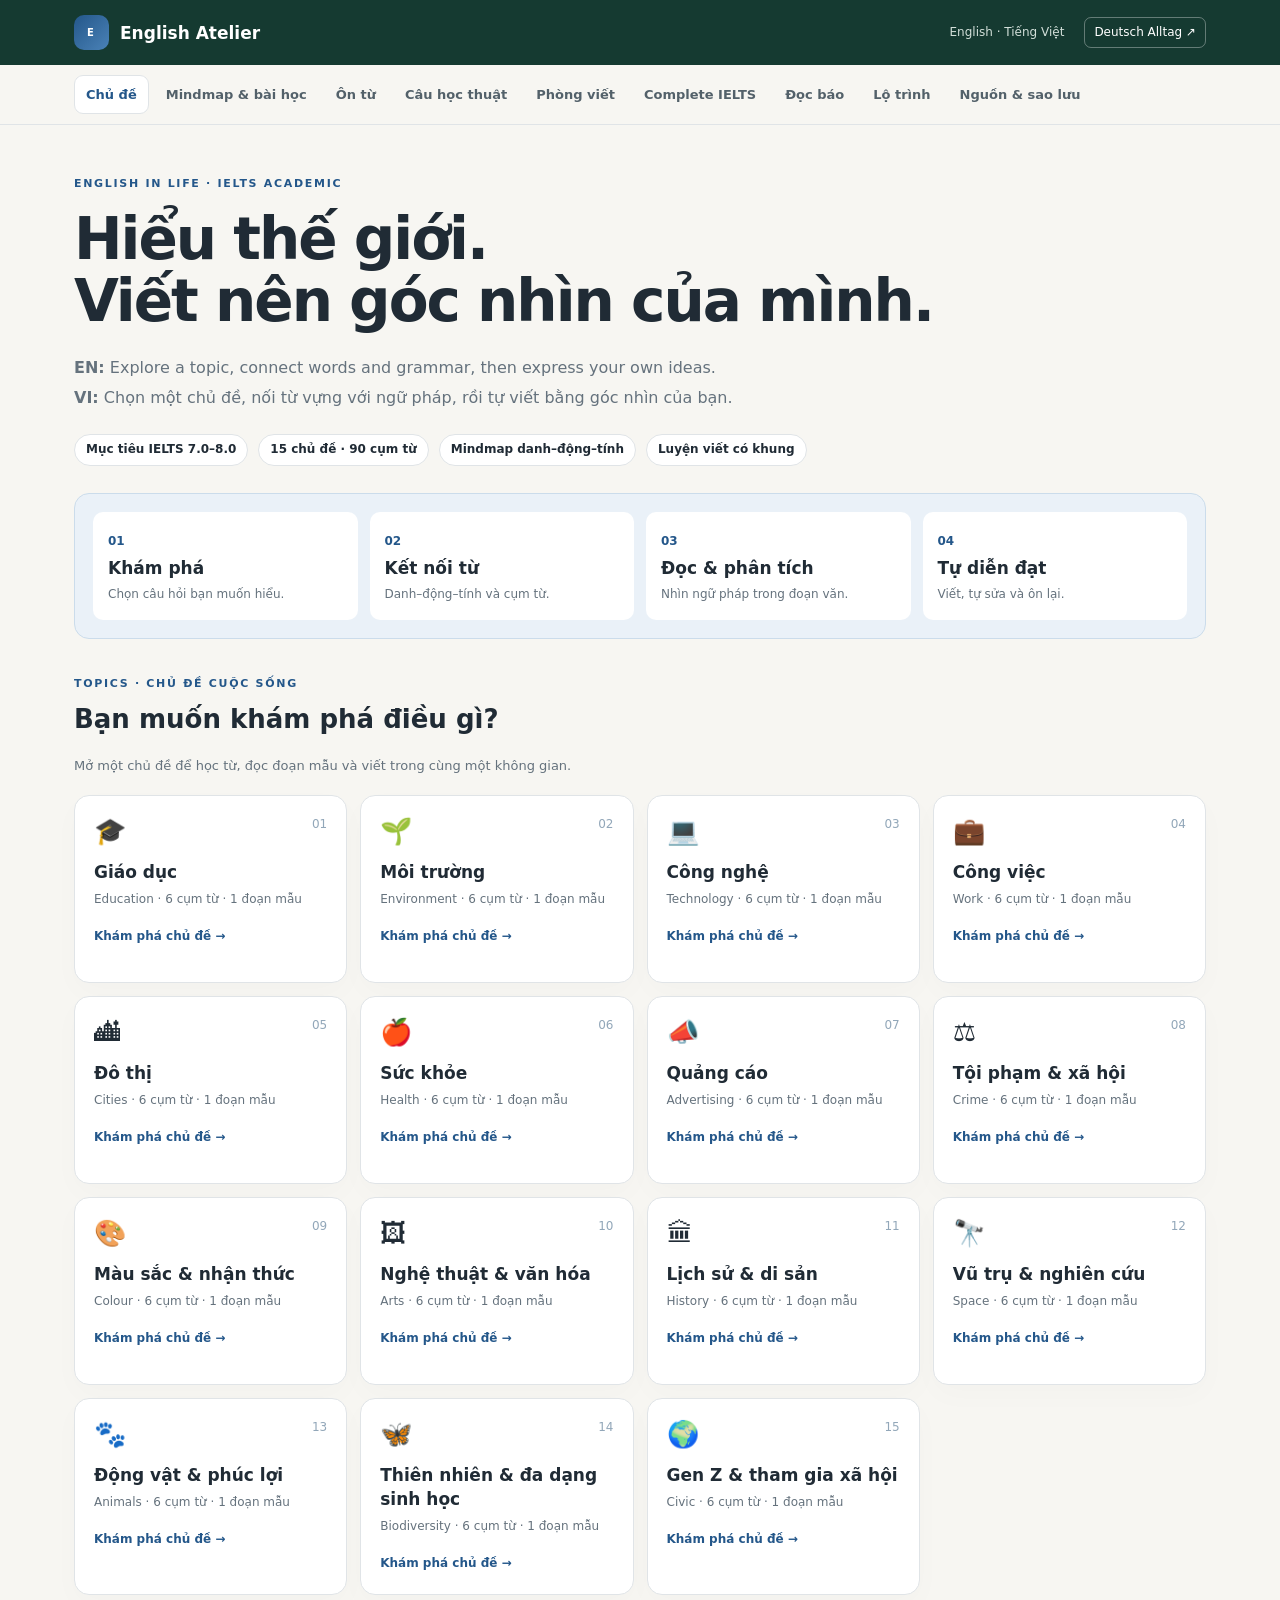
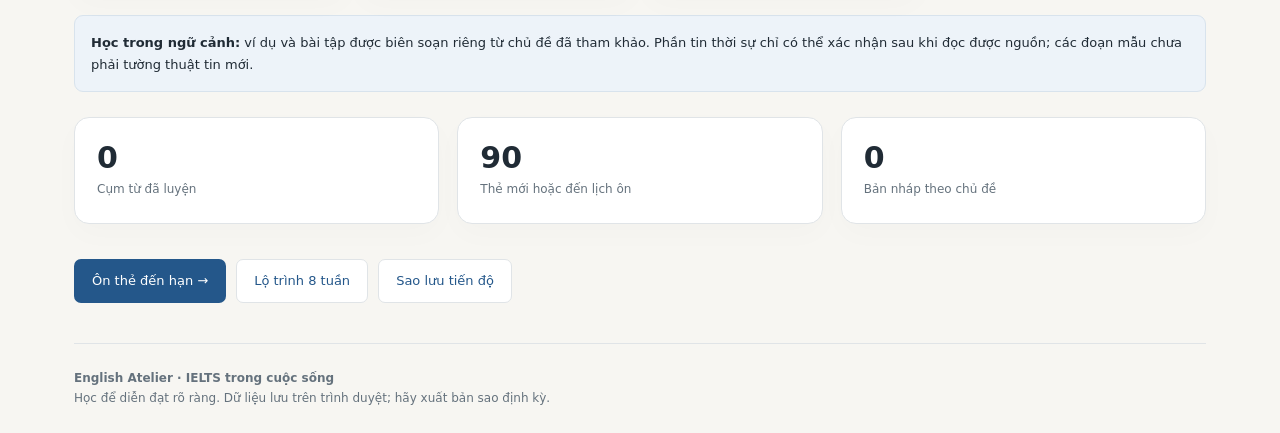
==== English-Atelier.html @ 52bce7b3 "Create independent English Atelier IELTS learning website" ====
<!doctype html>
<html lang="vi"><head><meta charset="utf-8"><meta name="viewport" content="width=device-width, initial-scale=1"><meta name="description" content="Học IELTS qua chủ đề: mindmap danh–động–tính, thẻ từ, ngữ pháp trong ngữ cảnh và xưởng viết cá nhân."><title>English Atelier · IELTS cá nhân</title><style>
:root{--ink:#173b34;--muted:#68756f;--green:#275c4e;--paper:#f7f8f2;--line:#dfe5db;--lime:#dbe8b8}*{box-sizing:border-box}body{margin:0;background:var(--paper);color:var(--ink);font:15px/1.65 system-ui,-apple-system,sans-serif}aside{width:250px;position:fixed;inset:0 auto 0 0;padding:32px 25px;border-right:1px solid var(--line);background:#fffefa}.brand{font:italic 54px Georgia;color:var(--green);text-decoration:none;display:flex;align-items:center;gap:12px}.brand span{font:600 10px/1.5 system-ui;letter-spacing:2px;max-width:100px}.eyebrow{font-size:10px;letter-spacing:1.5px;color:var(--muted);margin:45px 0 18px}nav a{display:block;text-decoration:none;color:var(--muted);padding:11px 12px;border-radius:8px;margin-bottom:5px}nav a.active,nav a:hover{background:#eaf0e3;color:var(--green)}.aside-note{margin-top:70px;font-size:12px}.aside-note p{color:var(--muted)}.dot{display:inline-block;width:7px;height:7px;background:#7c9650;border-radius:50%;margin-right:5px}main{margin-left:250px;padding:0 48px;max-width:1540px}header{display:flex;justify-content:space-between;gap:16px;align-items:center;padding:25px 0;border-bottom:1px solid var(--line);font-size:10px;letter-spacing:1.3px}.pill,.tag{display:inline-block;border:1px solid var(--line);padding:5px 12px;border-radius:30px;font-size:11px;letter-spacing:0;background:#fff}.hero{display:grid;grid-template-columns:1.35fr 1fr;gap:24px;margin:35px 0}.hero-copy{padding:25px 0}h1{font:normal 48px/1.16 Georgia,serif;letter-spacing:-1.7px;margin:16px 0}h1 em{color:#71804f}h2{font:normal 28px/1.3 Georgia;margin:7px 0 18px}h3{font-size:17px;line-height:1.4;margin:10px 0}p{margin:9px 0 18px}.subtle{color:var(--muted);font-size:13px}.label{font-size:11px;letter-spacing:1.6px;color:#6b7b55}.hero-art{border-radius:16px;background:var(--green);padding:34px;color:#fff;position:relative;overflow:hidden;min-height:270px}.hero-art:after{content:'aA';position:absolute;right:-10px;bottom:-65px;font:230px Georgia;color:#ffffff0b;pointer-events:none}.hero-art .label{color:var(--lime)}.hero-art blockquote{font:27px/1.45 Georgia;margin:24px 0}.hero-art p{color:#d1dfd5;font-size:12px;position:relative;z-index:1}button,.button{font:inherit;font-size:13px;padding:10px 17px;background:var(--green);color:white;border:1px solid transparent;border-radius:7px;cursor:pointer;text-decoration:none;display:inline-block}button:hover,.button:hover{filter:brightness(1.13)}button.secondary,.button.secondary{background:#fff;color:var(--green);border-color:var(--line)}button:disabled{opacity:.45;cursor:default}.row{display:flex;align-items:center;gap:10px;flex-wrap:wrap}.stats{display:grid;grid-template-columns:repeat(3,1fr);gap:18px;margin:20px 0 35px}.stat,.card{background:#fffefa;border:1px solid var(--line);border-radius:12px;padding:22px}.stat strong{font:32px Georgia;display:block}.stat span{color:var(--muted);font-size:12px}.grid{display:grid;grid-template-columns:repeat(2,minmax(0,1fr));gap:18px}.section-head{display:flex;align-items:center;justify-content:space-between;gap:15px;margin-top:32px}.section-head a{color:var(--green);font-size:12px}.topic-index{color:#99a584;font:27px Georgia;float:right}.card p{font-size:13px;color:var(--muted)}.card .example{font:19px/1.6 Georgia;color:var(--ink);border-left:3px solid var(--lime);padding-left:15px;margin:20px 0}.page-title{margin:38px 0 26px}.page-title h1{font-size:39px}.filters{margin:20px 0;display:flex;gap:10px;flex-wrap:wrap}input,select,textarea{font:inherit;color:var(--ink);background:#fff;border:1px solid #bcc9be;border-radius:7px;padding:10px;max-width:100%}input[type=search]{flex:1;min-width:160px}textarea{width:100%;min-height:280px;resize:vertical;line-height:1.8;margin:15px 0}.flash{max-width:720px;margin:24px auto;text-align:center;padding:42px}.flash h2{font-size:35px}.answer{background:#eef3e6;border-radius:10px;padding:20px;margin:20px 0}.hidden{display:none}.hint{background:#f0f2e9;border-radius:9px;padding:16px;font-size:13px;margin:20px 0}.warning{background:#fff1da}.progress{height:6px;background:#e8eddf;border-radius:10px;margin:16px 0}.progress i{height:100%;display:block;background:#8b9f65;border-radius:10px}label{font-size:13px}ul,ol{padding-left:22px}li{margin-bottom:9px}a{color:var(--green)}footer{font-size:11px;color:var(--muted);padding:35px 0;margin-top:35px;border-top:1px solid var(--line)}#notice:empty{display:none}#notice{background:#e6eedb;padding:10px 15px;border-radius:7px;margin-top:15px;font-size:13px}.check{display:flex;gap:12px;align-items:start;margin:15px 0}.check input{margin-top:6px}.small{font-size:12px}.file-label{border:1px solid var(--line);padding:9px 15px;border-radius:7px;background:white;cursor:pointer}.file-label input{display:none}button:focus-visible,a:focus-visible{outline:3px solid #a2b96c;outline-offset:3px}@media(min-width:1450px){main{margin-right:auto}}@media(max-width:1000px){aside{width:210px;padding:25px 15px}main{margin-left:210px;padding:0 25px}h1{font-size:39px}.hero{grid-template-columns:1fr}.hero-art{min-height:210px}}@media(max-width:650px){aside{position:static;width:100%;padding:12px 18px;border-right:0;border-bottom:1px solid var(--line)}.brand{font-size:34px}.eyebrow,.aside-note{display:none}nav{display:flex;overflow:auto;margin-top:10px;gap:4px}nav a{white-space:nowrap;font-size:12px;padding:8px}main{margin:0;padding:0 18px}header{font-size:8px;padding:15px 0}.pill{font-size:9px}.hero{margin:15px 0}.hero-copy{padding:12px 0}h1{font-size:36px}.stats{gap:8px}.stat{padding:14px}.stat strong{font-size:27px}.grid{grid-template-columns:1fr}.card{padding:20px}.flash{padding:25px 18px}.page-title h1{font-size:32px}}
.mindmap{background:#f0f3e9;border:1px solid var(--line);border-radius:14px;padding:25px;margin:25px 0}.map-root{background:var(--green);color:white;padding:15px 25px;border-radius:40px;text-align:center;max-width:270px;margin:0 auto 30px;position:relative;font:23px Georgia}.map-root:after{content:'';height:30px;border-left:1px solid #9cb087;position:absolute;bottom:-30px;left:50%}.branches{display:grid;grid-template-columns:repeat(3,minmax(0,1fr));gap:18px;border-top:1px solid #9cb087;padding-top:22px}.branch{min-width:0}.branch h3{margin-top:0;text-align:center;font-size:12px;letter-spacing:1px}.word-node{background:#fffefa;border-radius:8px;border:1px solid #d7e1c9;padding:12px;margin-bottom:10px;overflow-wrap:anywhere}.word-node strong{font-family:Georgia;font-size:19px}.word-node small{display:block;color:var(--muted)}.branch:nth-child(2) .word-node{background:#e8eee6}.branch:nth-child(3) .word-node{background:#f6f0df}.paragraph{font:21px/1.9 Georgia;border-left:3px solid #afc080;padding:10px 20px;color:var(--ink)}.grammar-row{margin-top:20px;padding-top:18px;border-top:1px solid var(--line)}.grammar-row q{color:var(--green);font-weight:600}.source-status{background:#fff2db;color:#715b32;padding:8px 12px;border-radius:7px;font-size:12px}.form-stack label{display:block;margin:15px 0 5px}.form-stack input,.form-stack select{width:100%}.form-stack textarea{min-height:110px;margin:5px 0}.article-entry{border-top:1px solid var(--line);margin-top:20px;padding-top:18px}.article-entry p{white-space:pre-wrap}.article-entry a{overflow-wrap:anywhere}.article-entry button{margin:8px 0}@media(max-width:650px){.mindmap{padding:15px}.branches{gap:7px}.word-node{padding:8px}.word-node strong{font-size:15px}.branch h3{font-size:10px}.paragraph{font-size:18px;padding:8px 15px}}
/* Topic-first presentation, informed by the user's Deutsch im Leben site. */
:root{--ink:#202b35;--muted:#65727d;--paper:#f7f6f2;--line:#e0e4e7;--green:#24578a;--lime:#d4e2f0}body{font:16px/1.65 system-ui,-apple-system,'Segoe UI',sans-serif}.site-top{background:#153a31;color:#fff}.site-top-inner{max-width:1180px;margin:auto;padding:15px 24px;display:flex;justify-content:space-between;align-items:center;gap:15px}.site-top .brand{font:800 17px system-ui;color:white;display:flex;gap:11px;align-items:center}.brand-mark{width:35px;height:35px;background:linear-gradient(135deg,#24578a,#4a82b7);border-radius:10px;display:grid;place-items:center;color:white}.top-tools{display:flex;align-items:center;gap:20px;font-size:12px;color:#d2dfd9}.top-tools a{color:white;text-decoration:none;border:1px solid #ffffff55;padding:5px 9px;border-radius:7px}.site-nav{position:sticky;top:0;z-index:10;border-bottom:1px solid var(--line);background:#f7f6f2f5;backdrop-filter:blur(12px)}.nav-inner{max-width:1180px;padding:10px 24px;margin:auto;display:flex;gap:5px;flex-wrap:wrap}.site-nav a{display:block;margin:0;padding:8px 11px;border:1px solid transparent;border-radius:9px;color:#53616a;font-weight:650;font-size:13px;text-decoration:none}.site-nav a.active,.site-nav a:hover{background:white;border-color:var(--line);color:var(--green)}main{margin:0 auto;max-width:1180px;padding:0 24px}.directory-hero{padding:44px 0 27px}.directory-hero h1{font:800 clamp(36px,5vw,58px)/1.08 system-ui;letter-spacing:-2px;margin:12px 0 20px;max-width:900px}.directory-hero .lead{max-width:860px;color:var(--muted);font-size:16px;line-height:1.9;margin-bottom:20px}.pill{font-size:12px;font-weight:650;padding:5px 11px}.label{color:var(--green);font-weight:750;letter-spacing:1.7px;font-size:11px}h2{font:750 26px/1.35 system-ui}h3{font-size:17px}.page-title h1{font:800 clamp(30px,4vw,43px)/1.15 system-ui;letter-spacing:-1.3px}.card,.stat{background:#fff;border-radius:15px;padding:22px;box-shadow:0 10px 30px #20332605}.learning-steps{display:grid;grid-template-columns:repeat(4,1fr);gap:12px;padding:18px;background:#eaf1f8;border:1px solid #cbdceb;border-radius:15px}.learning-steps>div{background:#fff;border-radius:10px;padding:15px}.learning-steps span{color:var(--green);font-weight:750;font-size:12px}.learning-steps h3{margin:4px 0}.learning-steps p{font-size:12px;color:var(--muted);margin:0}.topic-directory{display:grid;grid-template-columns:repeat(4,minmax(0,1fr));gap:13px}.topic-tile{display:block;text-decoration:none;background:white;border:1px solid var(--line);border-radius:15px;padding:19px;min-height:188px;box-shadow:0 10px 30px #20332605;transition:transform .15s,border-color .15s;color:var(--ink)}.topic-tile:hover{transform:translateY(-3px);border-color:#89abc9}.topic-icon{font-size:26px;display:inline-block;line-height:1.3}.topic-number{float:right;color:#92a7b9;font-size:12px}.topic-tile h3{font-size:17px;margin:13px 0 5px}.topic-tile p{font-size:12px;color:var(--muted);margin:0 0 12px}.topic-open{font-size:12px;color:var(--green);font-weight:750}.stats{margin-top:25px}.stat strong{font:750 30px system-ui}.topic-page-head{display:flex;align-items:flex-start;justify-content:space-between;gap:22px;border-bottom:1px solid var(--line);padding-bottom:18px}.topic-page-head>div{max-width:800px}.topic-page-head .button{white-space:nowrap}.lesson-tabs{display:flex;gap:8px;flex-wrap:wrap;padding:16px 0}.lesson-tabs button{background:white;color:var(--ink);border:1px solid var(--line);font-weight:700}.lesson-tabs button.active{background:var(--green);color:white;border-color:var(--green)}.lesson-panel{background:#eef3f8;border:1px solid #d6e1eb;border-radius:17px;padding:18px}.lesson-panel.hidden{display:none}.mindmap{margin-top:0;background:#eaf1f8;border-color:#ccdae7}.map-root{font:750 24px system-ui}.map-root:after,.branches{border-color:#9bb5cd}.word-node{background:#fff!important;border-color:#d1dfeb}.word-node strong{font:700 19px system-ui}.branch:nth-child(2) .word-node{background:#eff6fb!important}.branch:nth-child(3) .word-node{background:#fff9e9!important}.word-node small{font-size:11px}.read-layout{display:grid;grid-template-columns:minmax(0,1.45fr) minmax(0,.7fr);gap:16px}.perspective.card{position:static;inset:auto;width:auto;margin:0;min-width:0;background:#fff;padding:22px;border:1px solid var(--line)}.perspective ol{font-size:13px;color:var(--muted)}.paragraph{font:19px/1.9 system-ui;border-color:#94b3d2}.card .example{font:17px/1.75 system-ui;border-color:#a9c2da}.card p{font-size:14px}.hint,.answer{background:#edf3f9;border:1px solid #d8e3ed}.hint.warning{background:#fff1da}.flash h2{font:750 32px system-ui}.flash{background:white}.study-disclosure,.grammar-row{border:1px solid var(--line);border-radius:10px;padding:13px;margin:12px 0;background:#fff}.study-disclosure summary,.grammar-row summary{cursor:pointer;color:var(--green);font-size:14px;font-weight:750}.study-disclosure p{margin-top:15px}.grammar-row[open] summary{padding-bottom:12px;border-bottom:1px solid var(--line)}.grammar-number{color:#7f9ab1;margin-right:9px}.study-disclosure .paragraph{margin-top:15px}footer{font-size:12px;margin-top:40px;padding:25px 0}.page-title{margin-top:32px}.section-head{margin-top:30px}.topic-page-head h2{margin-top:6px}
@media(max-width:950px){main{margin:0 auto;padding:0 22px}.topic-directory{grid-template-columns:repeat(3,minmax(0,1fr))}.read-layout{grid-template-columns:1fr}.nav-inner{flex-wrap:nowrap;overflow-x:auto}.site-nav a{white-space:nowrap}.topic-page-head{flex-wrap:wrap}}
@media(max-width:650px){main{margin:0;padding:0 16px}.site-top-inner{padding:13px 16px}.site-top .brand{font-size:15px}.top-tools{font-size:10px;gap:8px}.top-tools>span{display:none}.nav-inner{padding:9px 16px}.directory-hero{padding-top:28px}.directory-hero h1{font-size:36px;letter-spacing:-1.4px}.directory-hero .lead{font-size:14px}.learning-steps{grid-template-columns:repeat(2,1fr);padding:10px;gap:8px}.learning-steps>div{padding:12px}.learning-steps h3{font-size:14px}.topic-directory{grid-template-columns:repeat(2,minmax(0,1fr));gap:10px}.topic-tile{padding:14px;min-height:195px}.topic-tile h3{font-size:16px}.topic-tile p{font-size:11px}.topic-open{font-size:11px}.lesson-panel{padding:10px}.lesson-tabs{display:grid;grid-template-columns:repeat(2,minmax(0,1fr));gap:7px}.lesson-tabs button{padding:10px 7px;font-size:12px}.card,.perspective.card{padding:17px}.paragraph{font-size:17px;padding-left:12px}.word-node strong{font-size:14px}.branch h3{font-size:9px}.word-node small{font-size:10px}.topic-page-head .subtle{font-size:12px}.topic-page-head h2{font-size:25px}}

</style></head>
<body><div class="site-top"><div class="site-top-inner"><a class="brand" href="#home"><span class="brand-mark">E</span> English Atelier</a><div class="top-tools"><span>English · Tiếng Việt</span><a href="https://hongmy2102.github.io/deutsch-alltag/" target="_blank" rel="noopener noreferrer">Deutsch Alltag ↗</a></div></div></div>
<nav class="site-nav" aria-label="Điều hướng"><div class="nav-inner"><a href="#home">Chủ đề</a><a href="#topics">Mindmap & bài học</a><a href="#vocab">Ôn từ</a><a href="#patterns">Câu học thuật</a><a href="#writing">Phòng viết</a><a href="#book">Complete IELTS</a><a href="#reading">Đọc báo</a><a href="#plan">Lộ trình</a><a href="#sources">Nguồn & sao lưu</a></div></nav>
<main><div id="notice" role="status"></div><div id="view"></div><footer><strong>English Atelier · IELTS trong cuộc sống</strong><br>Học để diễn đạt rõ ràng. Dữ liệu lưu trên trình duyệt; hãy xuất bản sao định kỳ.</footer></main><script>
window.COURSE = {
  "topics": [
    {
      "id": "Education",
      "name": "Giáo dục",
      "idea": "Education should combine practical skills with equal access to learning.",
      "note": "Học nghề giúp đáp ứng nhu cầu lao động; đại học phát triển kiến thức chuyên sâu. Chọn lập luận phù hợp với câu hỏi thay vì khẳng định một con đường luôn tốt hơn."
    },
    {
      "id": "Environment",
      "name": "Môi trường",
      "idea": "Environmental policy works best when infrastructure supports individual choices.",
      "note": "Thuế nhiên liệu có thể giảm nhu cầu, nhưng cần phương tiện công cộng phù hợp để người thu nhập thấp có lựa chọn."
    },
    {
      "id": "Technology",
      "name": "Công nghệ",
      "idea": "Digital tools can widen access, but their benefits depend on how they are used.",
      "note": "Học trực tuyến tăng tính linh hoạt; giáo viên vẫn cần hướng dẫn, phản hồi và hỗ trợ người thiếu kỹ năng số."
    },
    {
      "id": "Work",
      "name": "Công việc",
      "idea": "Job security and job satisfaction meet different needs and can reinforce each other.",
      "note": "Thu nhập ổn định giúp lập kế hoạch; quyền tự chủ và cơ hội phát triển giúp duy trì động lực. Cân nhắc hoàn cảnh của người lao động."
    },
    {
      "id": "Cities",
      "name": "Đô thị",
      "idea": "Better transport and housing can make growing cities more liveable.",
      "note": "Đô thị tập trung cơ hội việc làm nhưng tăng áp lực nhà ở; phân tích nguyên nhân và giải pháp cụ thể, không chỉ liệt kê vấn đề."
    },
    {
      "id": "Health",
      "name": "Sức khỏe",
      "idea": "Prevention and treatment should complement each other.",
      "note": "Thông tin dinh dưỡng hữu ích nhưng giá thực phẩm và môi trường sống cũng ảnh hưởng lựa chọn. Tránh coi béo phì chỉ là lỗi cá nhân."
    },
    {
      "id": "Advertising",
      "name": "Quảng cáo",
      "idea": "Advertising informs consumers, but vulnerable audiences may need protection.",
      "note": "Phân biệt chức năng cung cấp thông tin với quảng cáo gây hiểu nhầm; cân nhắc quy định đối với quảng cáo hướng tới trẻ em."
    },
    {
      "id": "Crime",
      "name": "Tội phạm & xã hội",
      "idea": "Effective responses to crime combine prevention, proportionate punishment and rehabilitation.",
      "note": "Đào tạo nghề hỗ trợ tái hòa nhập nhưng không thay thế mọi hình phạt; giải thích cơ chế và cân nhắc mức độ nghiêm trọng của hành vi."
    },
    {
      "id": "Colour",
      "name": "Màu sắc & nhận thức",
      "idea": "Colour can guide attention, but its meaning depends on context and accessibility.",
      "note": "Màu sắc ảnh hưởng thiết kế và khả năng đọc; tránh khẳng định một màu có cùng ý nghĩa trong mọi văn hóa."
    },
    {
      "id": "Arts",
      "name": "Nghệ thuật & văn hóa",
      "idea": "Art can enrich public life, but funding decisions still require clear priorities.",
      "note": "Phân tích giá trị văn hóa và khả năng tiếp cận cùng chi phí cơ hội. Không mặc định nghệ thuật luôn kém quan trọng hơn dịch vụ thiết yếu."
    },
    {
      "id": "History",
      "name": "Lịch sử & di sản",
      "idea": "Historical evidence helps explain the past, but interpretations need to remain open to revision.",
      "note": "Kết nối bảo tồn di sản với bằng chứng, giáo dục và du lịch; phân biệt historic (có ý nghĩa lịch sử) với historical (thuộc lịch sử)."
    },
    {
      "id": "Space",
      "name": "Vũ trụ & nghiên cứu",
      "idea": "Space research offers scientific possibilities, while public budgets require accountable choices.",
      "note": "Thảo luận nghiên cứu dài hạn và nhu cầu trước mắt. Không khẳng định lợi ích công nghệ cụ thể nếu chưa kiểm chứng nguồn."
    },
    {
      "id": "Animals",
      "name": "Động vật & phúc lợi",
      "idea": "Animal welfare debates require attention to suffering, habitat needs and the purposes of human intervention.",
      "note": "Kết nối thú nuôi, động vật hoang dã, vườn thú và nghiên cứu. Animal welfare nói về điều kiện sống/phúc lợi; animal rights nói về quyền hoặc lập trường đạo đức, không đồng nghĩa hoàn toàn."
    },
    {
      "id": "Biodiversity",
      "name": "Thiên nhiên & đa dạng sinh học",
      "idea": "Healthy ecosystems depend on relationships among species and the conditions that support them.",
      "note": "Đi từ loài đến hệ sinh thái: môi trường sống, thụ phấn, phục hồi thiên nhiên. Với tin về số lượng loài hoặc mức suy giảm, luôn kiểm tra địa điểm, mốc năm và phương pháp đo."
    },
    {
      "id": "Civic",
      "name": "Gen Z & tham gia xã hội",
      "idea": "Public debate becomes clearer when claims about protest movements are supported by specific evidence.",
      "note": "Tìm hiểu biểu tình, tiếng nói người trẻ và đại diện chính trị. Chưa xác minh cuộc biểu tình cụ thể ở châu Âu; tuổi người tham gia, nguyên nhân và quy mô cần nguồn riêng."
    }
  ],
  "words": [
    {
      "id": "w0-0",
      "topic": "Education",
      "term": "equal access to education",
      "meaning": "cơ hội tiếp cận giáo dục bình đẳng",
      "example": "Public funding can promote equal access to education.",
      "usage": "promote / improve access to"
    },
    {
      "id": "w0-1",
      "topic": "Education",
      "term": "vocational training",
      "meaning": "đào tạo nghề",
      "example": "Vocational training equips learners with practical skills.",
      "usage": "provide / receive vocational training"
    },
    {
      "id": "w0-2",
      "topic": "Education",
      "term": "broaden one’s horizons",
      "meaning": "mở rộng tầm nhìn",
      "example": "Studying abroad can broaden students’ horizons.",
      "usage": "can broaden students’ horizons"
    },
    {
      "id": "w0-3",
      "topic": "Education",
      "term": "academic achievement",
      "meaning": "thành tích học tập",
      "example": "Regular feedback may improve academic achievement.",
      "usage": "improve academic achievement"
    },
    {
      "id": "w0-4",
      "topic": "Education",
      "term": "a structured curriculum",
      "meaning": "chương trình học có hệ thống",
      "example": "Young learners benefit from a structured curriculum.",
      "usage": "benefit from a structured curriculum"
    },
    {
      "id": "w0-5",
      "topic": "Education",
      "term": "critical thinking",
      "meaning": "tư duy phản biện",
      "example": "Classroom debates help develop critical thinking.",
      "usage": "develop critical thinking"
    },
    {
      "id": "w1-0",
      "topic": "Environment",
      "term": "renewable energy",
      "meaning": "năng lượng tái tạo",
      "example": "Investment in renewable energy can reduce reliance on fossil fuels.",
      "usage": "invest in renewable energy"
    },
    {
      "id": "w1-1",
      "topic": "Environment",
      "term": "carbon emissions",
      "meaning": "lượng khí thải carbon",
      "example": "Reliable public transport can help cut carbon emissions.",
      "usage": "cut / reduce carbon emissions"
    },
    {
      "id": "w1-2",
      "topic": "Environment",
      "term": "natural habitats",
      "meaning": "môi trường sống tự nhiên",
      "example": "Urban expansion can destroy natural habitats.",
      "usage": "protect / destroy natural habitats"
    },
    {
      "id": "w1-3",
      "topic": "Environment",
      "term": "sustainable development",
      "meaning": "phát triển bền vững",
      "example": "Long-term planning is essential for sustainable development.",
      "usage": "promote sustainable development"
    },
    {
      "id": "w1-4",
      "topic": "Environment",
      "term": "resource depletion",
      "meaning": "sự cạn kiệt tài nguyên",
      "example": "Excessive consumption accelerates resource depletion.",
      "usage": "accelerate resource depletion"
    },
    {
      "id": "w1-5",
      "topic": "Environment",
      "term": "wildlife conservation",
      "meaning": "bảo tồn động vật hoang dã",
      "example": "Habitat protection is central to wildlife conservation.",
      "usage": "support wildlife conservation"
    },
    {
      "id": "w2-0",
      "topic": "Technology",
      "term": "digital literacy",
      "meaning": "năng lực sử dụng công nghệ số",
      "example": "Digital literacy helps users evaluate online information.",
      "usage": "improve digital literacy"
    },
    {
      "id": "w2-1",
      "topic": "Technology",
      "term": "distance learning",
      "meaning": "học từ xa",
      "example": "Distance learning offers flexibility to working adults.",
      "usage": "offer distance learning"
    },
    {
      "id": "w2-2",
      "topic": "Technology",
      "term": "data privacy",
      "meaning": "quyền riêng tư dữ liệu",
      "example": "Schools should protect students’ data privacy.",
      "usage": "protect data privacy"
    },
    {
      "id": "w2-3",
      "topic": "Technology",
      "term": "automation",
      "meaning": "tự động hóa",
      "example": "Automation may replace some routine tasks.",
      "usage": "invest in automation"
    },
    {
      "id": "w2-4",
      "topic": "Technology",
      "term": "the digital divide",
      "meaning": "khoảng cách số",
      "example": "Affordable internet access can narrow the digital divide.",
      "usage": "bridge / narrow the digital divide"
    },
    {
      "id": "w2-5",
      "topic": "Technology",
      "term": "reliable sources",
      "meaning": "nguồn đáng tin cậy",
      "example": "Students should compare information from reliable sources.",
      "usage": "consult reliable sources"
    },
    {
      "id": "w3-0",
      "topic": "Work",
      "term": "job satisfaction",
      "meaning": "sự hài lòng trong công việc",
      "example": "Greater autonomy may improve job satisfaction.",
      "usage": "improve job satisfaction"
    },
    {
      "id": "w3-1",
      "topic": "Work",
      "term": "job security",
      "meaning": "sự ổn định việc làm",
      "example": "Job security allows workers to plan for the future.",
      "usage": "provide job security"
    },
    {
      "id": "w3-2",
      "topic": "Work",
      "term": "work–life balance",
      "meaning": "cân bằng công việc và cuộc sống",
      "example": "Flexible hours can improve work–life balance.",
      "usage": "maintain a healthy work–life balance"
    },
    {
      "id": "w3-3",
      "topic": "Work",
      "term": "employment prospects",
      "meaning": "triển vọng việc làm",
      "example": "Relevant qualifications can improve employment prospects.",
      "usage": "improve employment prospects"
    },
    {
      "id": "w3-4",
      "topic": "Work",
      "term": "labour productivity",
      "meaning": "năng suất lao động",
      "example": "Better training can raise labour productivity.",
      "usage": "raise labour productivity"
    },
    {
      "id": "w3-5",
      "topic": "Work",
      "term": "be made redundant",
      "meaning": "bị cho thôi việc do vị trí không còn cần thiết",
      "example": "Workers may be made redundant when factories close.",
      "usage": "be made redundant; khác với bị sa thải vì vi phạm"
    },
    {
      "id": "w4-0",
      "topic": "Cities",
      "term": "traffic congestion",
      "meaning": "ùn tắc giao thông",
      "example": "Frequent bus services can ease traffic congestion.",
      "usage": "ease traffic congestion"
    },
    {
      "id": "w4-1",
      "topic": "Cities",
      "term": "affordable housing",
      "meaning": "nhà ở có giá phù hợp",
      "example": "Cities need more affordable housing near workplaces.",
      "usage": "provide affordable housing"
    },
    {
      "id": "w4-2",
      "topic": "Cities",
      "term": "a sense of community",
      "meaning": "cảm giác gắn kết cộng đồng",
      "example": "Shared public spaces can strengthen a sense of community.",
      "usage": "strengthen a sense of community"
    },
    {
      "id": "w4-3",
      "topic": "Cities",
      "term": "urban sprawl",
      "meaning": "sự mở rộng đô thị dàn trải",
      "example": "Urban sprawl can increase dependence on cars.",
      "usage": "limit urban sprawl"
    },
    {
      "id": "w4-4",
      "topic": "Cities",
      "term": "public transport",
      "meaning": "giao thông công cộng",
      "example": "Reliable public transport makes commuting easier.",
      "usage": "invest in public transport"
    },
    {
      "id": "w4-5",
      "topic": "Cities",
      "term": "living standards",
      "meaning": "mức sống",
      "example": "Economic growth does not always improve living standards equally.",
      "usage": "raise / improve living standards"
    },
    {
      "id": "w5-0",
      "topic": "Health",
      "term": "a balanced diet",
      "meaning": "chế độ ăn cân bằng",
      "example": "A balanced diet supports long-term health.",
      "usage": "maintain a balanced diet"
    },
    {
      "id": "w5-1",
      "topic": "Health",
      "term": "a sedentary lifestyle",
      "meaning": "lối sống ít vận động",
      "example": "A sedentary lifestyle can increase health risks.",
      "usage": "lead a sedentary lifestyle"
    },
    {
      "id": "w5-2",
      "topic": "Health",
      "term": "preventive care",
      "meaning": "chăm sóc phòng ngừa",
      "example": "Preventive care can reduce the burden of disease.",
      "usage": "invest in preventive care"
    },
    {
      "id": "w5-3",
      "topic": "Health",
      "term": "mental well-being",
      "meaning": "sức khỏe tinh thần",
      "example": "Social support is important for mental well-being.",
      "usage": "support mental well-being"
    },
    {
      "id": "w5-4",
      "topic": "Health",
      "term": "access to healthcare",
      "meaning": "khả năng tiếp cận dịch vụ y tế",
      "example": "Rural residents may have limited access to healthcare.",
      "usage": "improve access to healthcare"
    },
    {
      "id": "w5-5",
      "topic": "Health",
      "term": "public awareness",
      "meaning": "nhận thức của công chúng",
      "example": "Clear labelling can raise public awareness of nutritional content.",
      "usage": "raise public awareness of"
    },
    {
      "id": "w6-0",
      "topic": "Advertising",
      "term": "consumer behaviour",
      "meaning": "hành vi người tiêu dùng",
      "example": "Advertising can influence consumer behaviour.",
      "usage": "influence consumer behaviour"
    },
    {
      "id": "w6-1",
      "topic": "Advertising",
      "term": "misleading claims",
      "meaning": "tuyên bố gây hiểu nhầm",
      "example": "Regulators should investigate misleading claims.",
      "usage": "make / investigate misleading claims"
    },
    {
      "id": "w6-2",
      "topic": "Advertising",
      "term": "brand loyalty",
      "meaning": "lòng trung thành với thương hiệu",
      "example": "Consistent quality can build brand loyalty.",
      "usage": "build brand loyalty"
    },
    {
      "id": "w6-3",
      "topic": "Advertising",
      "term": "target audience",
      "meaning": "nhóm khách hàng mục tiêu",
      "example": "Advertisers adapt their message to the target audience.",
      "usage": "reach a target audience"
    },
    {
      "id": "w6-4",
      "topic": "Advertising",
      "term": "impulse buying",
      "meaning": "mua hàng bốc đồng",
      "example": "Limited-time offers may encourage impulse buying.",
      "usage": "encourage impulse buying"
    },
    {
      "id": "w6-5",
      "topic": "Advertising",
      "term": "consumer protection",
      "meaning": "bảo vệ người tiêu dùng",
      "example": "Clear advertising rules can strengthen consumer protection.",
      "usage": "strengthen consumer protection"
    },
    {
      "id": "w7-0",
      "topic": "Crime",
      "term": "rehabilitation",
      "meaning": "sự cải tạo, phục hồi khả năng hòa nhập",
      "example": "Education can support the rehabilitation of offenders.",
      "usage": "support rehabilitation"
    },
    {
      "id": "w7-1",
      "topic": "Crime",
      "term": "reoffending",
      "meaning": "việc tái phạm",
      "example": "Employment support may reduce reoffending.",
      "usage": "reduce reoffending"
    },
    {
      "id": "w7-2",
      "topic": "Crime",
      "term": "community service",
      "meaning": "lao động phục vụ cộng đồng",
      "example": "Community service may be suitable for some minor offences.",
      "usage": "carry out community service"
    },
    {
      "id": "w7-3",
      "topic": "Crime",
      "term": "a deterrent",
      "meaning": "yếu tố có tác dụng răn đe",
      "example": "Consistent enforcement can act as a deterrent.",
      "usage": "act as a deterrent to"
    },
    {
      "id": "w7-4",
      "topic": "Crime",
      "term": "social reintegration",
      "meaning": "tái hòa nhập xã hội",
      "example": "Stable housing can aid social reintegration.",
      "usage": "aid social reintegration"
    },
    {
      "id": "w7-5",
      "topic": "Crime",
      "term": "crime prevention",
      "meaning": "phòng ngừa tội phạm",
      "example": "Youth programmes can contribute to crime prevention.",
      "usage": "invest in crime prevention"
    },
    {
      "id": "w8-0",
      "topic": "Colour",
      "term": "colour scheme",
      "meaning": "bảng phối màu",
      "example": "A consistent colour scheme can make a website easier to navigate.",
      "usage": "choose a colour scheme",
      "source": "Phát triển theo chủ đề Unit 2, word list PDF tr. 127; nghĩa tiếng Việt và ví dụ do website biên soạn. Không phải mọi cụm đều là trích nguyên văn."
    },
    {
      "id": "w8-1",
      "topic": "Colour",
      "term": "distinguish between",
      "meaning": "phân biệt giữa",
      "example": "Readers should be able to distinguish between labels without relying on colour alone.",
      "usage": "distinguish between A and B",
      "source": "Phát triển theo chủ đề Unit 2, word list PDF tr. 127; nghĩa tiếng Việt và ví dụ do website biên soạn. Không phải mọi cụm đều là trích nguyên văn."
    },
    {
      "id": "w8-2",
      "topic": "Colour",
      "term": "visual cues",
      "meaning": "tín hiệu thị giác",
      "example": "Clear visual cues help users identify important information.",
      "usage": "provide visual cues",
      "source": "Phát triển theo chủ đề Unit 2, word list PDF tr. 127; nghĩa tiếng Việt và ví dụ do website biên soạn. Không phải mọi cụm đều là trích nguyên văn."
    },
    {
      "id": "w8-3",
      "topic": "Colour",
      "term": "a striking contrast",
      "meaning": "sự tương phản nổi bật",
      "example": "The dark text creates a striking contrast with the pale background.",
      "usage": "create a striking contrast",
      "source": "Phát triển theo chủ đề Unit 2, word list PDF tr. 127; nghĩa tiếng Việt và ví dụ do website biên soạn. Không phải mọi cụm đều là trích nguyên văn."
    },
    {
      "id": "w8-4",
      "topic": "Colour",
      "term": "consistent patterns",
      "meaning": "các mẫu nhất quán",
      "example": "Consistent patterns can help children recognise categories.",
      "usage": "recognise consistent patterns",
      "source": "Phát triển theo chủ đề Unit 2, word list PDF tr. 127; nghĩa tiếng Việt và ví dụ do website biên soạn. Không phải mọi cụm đều là trích nguyên văn."
    },
    {
      "id": "w8-5",
      "topic": "Colour",
      "term": "shades of colour",
      "meaning": "các sắc độ màu",
      "example": "Different shades of colour may be difficult for some users to tell apart.",
      "usage": "different shades of colour",
      "source": "Phát triển theo chủ đề Unit 2, word list PDF tr. 127; nghĩa tiếng Việt và ví dụ do website biên soạn. Không phải mọi cụm đều là trích nguyên văn."
    },
    {
      "id": "w9-0",
      "topic": "Arts",
      "term": "a work of art",
      "meaning": "một tác phẩm nghệ thuật",
      "example": "A work of art may invite several different interpretations.",
      "usage": "a work of art; số nhiều works of art",
      "source": "Phát triển theo chủ đề Unit 4, word list PDF tr. 129; nghĩa tiếng Việt và ví dụ do website biên soạn. Không phải mọi cụm đều là trích nguyên văn."
    },
    {
      "id": "w9-1",
      "topic": "Arts",
      "term": "visual art forms",
      "meaning": "các loại hình nghệ thuật thị giác",
      "example": "Museums introduce children to a range of visual art forms.",
      "usage": "a range of visual art forms",
      "source": "Phát triển theo chủ đề Unit 4, word list PDF tr. 129; nghĩa tiếng Việt và ví dụ do website biên soạn. Không phải mọi cụm đều là trích nguyên văn."
    },
    {
      "id": "w9-2",
      "topic": "Arts",
      "term": "exert an influence on",
      "meaning": "có ảnh hưởng đến",
      "example": "Local traditions can exert an influence on contemporary design.",
      "usage": "exert an influence on something",
      "source": "Phát triển theo chủ đề Unit 4, word list PDF tr. 129; nghĩa tiếng Việt và ví dụ do website biên soạn. Không phải mọi cụm đều là trích nguyên văn."
    },
    {
      "id": "w9-3",
      "topic": "Arts",
      "term": "artistic expression",
      "meaning": "sự biểu đạt nghệ thuật",
      "example": "Public spaces can provide opportunities for artistic expression.",
      "usage": "encourage artistic expression",
      "source": "Phát triển theo chủ đề Unit 4, word list PDF tr. 129; nghĩa tiếng Việt và ví dụ do website biên soạn. Không phải mọi cụm đều là trích nguyên văn."
    },
    {
      "id": "w9-4",
      "topic": "Arts",
      "term": "stimulate creativity",
      "meaning": "khơi gợi sự sáng tạo",
      "example": "Art lessons can stimulate creativity through open-ended tasks.",
      "usage": "stimulate creativity",
      "source": "Phát triển theo chủ đề Unit 4, word list PDF tr. 129; nghĩa tiếng Việt và ví dụ do website biên soạn. Không phải mọi cụm đều là trích nguyên văn."
    },
    {
      "id": "w9-5",
      "topic": "Arts",
      "term": "meet a need",
      "meaning": "đáp ứng một nhu cầu",
      "example": "Community arts programmes can meet a need for shared cultural activities.",
      "usage": "meet a need for something",
      "source": "Phát triển theo chủ đề Unit 4, word list PDF tr. 129; nghĩa tiếng Việt và ví dụ do website biên soạn. Không phải mọi cụm đều là trích nguyên văn."
    },
    {
      "id": "w10-0",
      "topic": "History",
      "term": "historical artefacts",
      "meaning": "hiện vật lịch sử",
      "example": "Historical artefacts can reveal how earlier communities lived.",
      "usage": "preserve historical artefacts",
      "source": "Phát triển theo chủ đề Unit 5, word list PDF tr. 130; nghĩa tiếng Việt và ví dụ do website biên soạn. Không phải mọi cụm đều là trích nguyên văn."
    },
    {
      "id": "w10-1",
      "topic": "History",
      "term": "cultural heritage",
      "meaning": "di sản văn hóa",
      "example": "Careful planning can protect cultural heritage while allowing cities to develop.",
      "usage": "preserve cultural heritage",
      "source": "Phát triển theo chủ đề Unit 5, word list PDF tr. 130; nghĩa tiếng Việt và ví dụ do website biên soạn. Không phải mọi cụm đều là trích nguyên văn."
    },
    {
      "id": "w10-2",
      "topic": "History",
      "term": "an insight into",
      "meaning": "sự hiểu biết sâu hơn về",
      "example": "Museum displays can offer an insight into everyday life in the past.",
      "usage": "offer an insight into something",
      "source": "Phát triển theo chủ đề Unit 5, word list PDF tr. 130; nghĩa tiếng Việt và ví dụ do website biên soạn. Không phải mọi cụm đều là trích nguyên văn."
    },
    {
      "id": "w10-3",
      "topic": "History",
      "term": "coastal erosion",
      "meaning": "xói mòn bờ biển",
      "example": "Coastal erosion may put archaeological sites at risk.",
      "usage": "reduce the impact of coastal erosion",
      "source": "Phát triển theo chủ đề Unit 5, word list PDF tr. 130; nghĩa tiếng Việt và ví dụ do website biên soạn. Không phải mọi cụm đều là trích nguyên văn."
    },
    {
      "id": "w10-4",
      "topic": "History",
      "term": "division of labour",
      "meaning": "sự phân công lao động",
      "example": "The division of labour can reveal how a community organised production.",
      "usage": "the division of labour",
      "source": "Phát triển theo chủ đề Unit 5, word list PDF tr. 130; nghĩa tiếng Việt và ví dụ do website biên soạn. Không phải mọi cụm đều là trích nguyên văn."
    },
    {
      "id": "w10-5",
      "topic": "History",
      "term": "maintain links with",
      "meaning": "duy trì kết nối với",
      "example": "Local festivals can help communities maintain links with their past.",
      "usage": "maintain links with something",
      "source": "Phát triển theo chủ đề Unit 5, word list PDF tr. 130; nghĩa tiếng Việt và ví dụ do website biên soạn. Không phải mọi cụm đều là trích nguyên văn."
    },
    {
      "id": "w11-0",
      "topic": "Space",
      "term": "allocate resources to",
      "meaning": "phân bổ nguồn lực cho",
      "example": "Governments must decide how to allocate resources to long-term research.",
      "usage": "allocate resources to something",
      "source": "Phát triển theo chủ đề Unit 8, word list PDF tr. 133; nghĩa tiếng Việt và ví dụ do website biên soạn. Không phải mọi cụm đều là trích nguyên văn."
    },
    {
      "id": "w11-1",
      "topic": "Space",
      "term": "in collaboration with",
      "meaning": "hợp tác với",
      "example": "Universities can conduct research in collaboration with space agencies.",
      "usage": "work in collaboration with someone",
      "source": "Phát triển theo chủ đề Unit 8, word list PDF tr. 133; nghĩa tiếng Việt và ví dụ do website biên soạn. Không phải mọi cụm đều là trích nguyên văn."
    },
    {
      "id": "w11-2",
      "topic": "Space",
      "term": "make a contribution to",
      "meaning": "đóng góp cho",
      "example": "Scientific research can make a contribution to our understanding of the universe.",
      "usage": "make a contribution to + noun / V-ing",
      "source": "Phát triển theo chủ đề Unit 8, word list PDF tr. 133; nghĩa tiếng Việt và ví dụ do website biên soạn. Không phải mọi cụm đều là trích nguyên văn."
    },
    {
      "id": "w11-3",
      "topic": "Space",
      "term": "undertake research",
      "meaning": "tiến hành nghiên cứu",
      "example": "International teams may undertake research that no single country could fund alone.",
      "usage": "undertake research",
      "source": "Phát triển theo chủ đề Unit 8, word list PDF tr. 133; nghĩa tiếng Việt và ví dụ do website biên soạn. Không phải mọi cụm đều là trích nguyên văn."
    },
    {
      "id": "w11-4",
      "topic": "Space",
      "term": "gravitational force",
      "meaning": "lực hấp dẫn",
      "example": "Scientists study how gravitational force affects objects in space.",
      "usage": "the effects of gravitational force",
      "source": "Phát triển theo chủ đề Unit 8, word list PDF tr. 133; nghĩa tiếng Việt và ví dụ do website biên soạn. Không phải mọi cụm đều là trích nguyên văn."
    },
    {
      "id": "w11-5",
      "topic": "Space",
      "term": "the solar system",
      "meaning": "hệ Mặt Trời",
      "example": "Robotic missions help scientists investigate the solar system.",
      "usage": "explore the solar system",
      "source": "Phát triển theo chủ đề Unit 8, word list PDF tr. 133; nghĩa tiếng Việt và ví dụ do website biên soạn. Không phải mọi cụm đều là trích nguyên văn."
    },
    {
      "id": "w12-0",
      "topic": "Animals",
      "term": "animal welfare",
      "meaning": "phúc lợi động vật",
      "example": "Animal welfare depends on appropriate care and living conditions.",
      "usage": "improve animal welfare",
      "source": "Chủ đề phát triển từ mục Animal rights trong Ideas for IELTS topics; nghĩa Việt, ví dụ và lập luận do website biên soạn. Không phải tóm tắt tin mới."
    },
    {
      "id": "w12-1",
      "topic": "Animals",
      "term": "captive breeding",
      "meaning": "nhân giống trong điều kiện nuôi nhốt",
      "example": "Captive breeding may support conservation when linked to habitat protection.",
      "usage": "captive breeding programmes",
      "source": "Chủ đề phát triển từ mục Animal rights trong Ideas for IELTS topics; nghĩa Việt, ví dụ và lập luận do website biên soạn. Không phải tóm tắt tin mới."
    },
    {
      "id": "w12-2",
      "topic": "Animals",
      "term": "endangered species",
      "meaning": "các loài có nguy cơ tuyệt chủng",
      "example": "Protecting natural habitats can help endangered species survive.",
      "usage": "protect endangered species",
      "source": "Chủ đề phát triển từ mục Animal rights trong Ideas for IELTS topics; nghĩa Việt, ví dụ và lập luận do website biên soạn. Không phải tóm tắt tin mới."
    },
    {
      "id": "w12-3",
      "topic": "Animals",
      "term": "animal testing",
      "meaning": "thử nghiệm trên động vật",
      "example": "Debates about animal testing involve scientific necessity and ethical concerns.",
      "usage": "alternatives to animal testing",
      "source": "Chủ đề phát triển từ mục Animal rights trong Ideas for IELTS topics; nghĩa Việt, ví dụ và lập luận do website biên soạn. Không phải tóm tắt tin mới."
    },
    {
      "id": "w12-4",
      "topic": "Animals",
      "term": "ethical concerns",
      "meaning": "những lo ngại về đạo đức",
      "example": "Researchers should address ethical concerns about the treatment of animals.",
      "usage": "raise / address ethical concerns",
      "source": "Chủ đề phát triển từ mục Animal rights trong Ideas for IELTS topics; nghĩa Việt, ví dụ và lập luận do website biên soạn. Không phải tóm tắt tin mới."
    },
    {
      "id": "w12-5",
      "topic": "Animals",
      "term": "human–wildlife conflict",
      "meaning": "xung đột giữa con người và động vật hoang dã",
      "example": "Land-use planning can help reduce human–wildlife conflict.",
      "usage": "reduce human–wildlife conflict",
      "source": "Chủ đề phát triển từ mục Animal rights trong Ideas for IELTS topics; nghĩa Việt, ví dụ và lập luận do website biên soạn. Không phải tóm tắt tin mới."
    },
    {
      "id": "w13-0",
      "topic": "Biodiversity",
      "term": "biodiversity loss",
      "meaning": "sự suy giảm đa dạng sinh học",
      "example": "Habitat fragmentation can contribute to biodiversity loss.",
      "usage": "halt / reduce biodiversity loss",
      "source": "Mở rộng từ Unit 7 Our relationship with nature và word list PDF tr. 132, cùng chủ đề môi trường trong tài liệu ý tưởng. Ví dụ tự biên soạn; chưa gắn dữ kiện tin mới."
    },
    {
      "id": "w13-1",
      "topic": "Biodiversity",
      "term": "habitat fragmentation",
      "meaning": "sự chia cắt môi trường sống",
      "example": "Road construction may increase habitat fragmentation.",
      "usage": "reduce habitat fragmentation",
      "source": "Mở rộng từ Unit 7 Our relationship with nature và word list PDF tr. 132, cùng chủ đề môi trường trong tài liệu ý tưởng. Ví dụ tự biên soạn; chưa gắn dữ kiện tin mới."
    },
    {
      "id": "w13-2",
      "topic": "Biodiversity",
      "term": "ecosystem restoration",
      "meaning": "phục hồi hệ sinh thái",
      "example": "Ecosystem restoration requires long-term monitoring.",
      "usage": "invest in ecosystem restoration",
      "source": "Mở rộng từ Unit 7 Our relationship with nature và word list PDF tr. 132, cùng chủ đề môi trường trong tài liệu ý tưởng. Ví dụ tự biên soạn; chưa gắn dữ kiện tin mới."
    },
    {
      "id": "w13-3",
      "topic": "Biodiversity",
      "term": "pollinating insects",
      "meaning": "côn trùng thụ phấn",
      "example": "Pollinating insects support the reproduction of many plants.",
      "usage": "protect pollinating insects",
      "source": "Mở rộng từ Unit 7 Our relationship with nature và word list PDF tr. 132, cùng chủ đề môi trường trong tài liệu ý tưởng. Ví dụ tự biên soạn; chưa gắn dữ kiện tin mới."
    },
    {
      "id": "w13-4",
      "topic": "Biodiversity",
      "term": "ecological balance",
      "meaning": "cân bằng sinh thái",
      "example": "Changes in one population can affect the ecological balance of an area.",
      "usage": "maintain ecological balance",
      "source": "Mở rộng từ Unit 7 Our relationship with nature và word list PDF tr. 132, cùng chủ đề môi trường trong tài liệu ý tưởng. Ví dụ tự biên soạn; chưa gắn dữ kiện tin mới."
    },
    {
      "id": "w13-5",
      "topic": "Biodiversity",
      "term": "invasive species",
      "meaning": "loài xâm lấn",
      "example": "Invasive species can put pressure on native wildlife.",
      "usage": "manage invasive species",
      "source": "Mở rộng từ Unit 7 Our relationship with nature và word list PDF tr. 132, cùng chủ đề môi trường trong tài liệu ý tưởng. Ví dụ tự biên soạn; chưa gắn dữ kiện tin mới."
    },
    {
      "id": "w14-0",
      "topic": "Civic",
      "term": "civic engagement",
      "meaning": "sự tham gia vào đời sống cộng đồng và công dân",
      "example": "Civic engagement includes volunteering, public debate and participation in local decisions.",
      "usage": "encourage civic engagement",
      "source": "Chủ đề bổ sung do website biên soạn theo yêu cầu của bạn. Chưa có bài báo hiện tại được xác minh; đoạn mẫu không mô tả một sự kiện cụ thể."
    },
    {
      "id": "w14-1",
      "topic": "Civic",
      "term": "peaceful demonstrations",
      "meaning": "các cuộc biểu tình ôn hòa",
      "example": "Peaceful demonstrations can draw attention to public concerns.",
      "usage": "take part in peaceful demonstrations",
      "source": "Chủ đề bổ sung do website biên soạn theo yêu cầu của bạn. Chưa có bài báo hiện tại được xác minh; đoạn mẫu không mô tả một sự kiện cụ thể."
    },
    {
      "id": "w14-2",
      "topic": "Civic",
      "term": "political representation",
      "meaning": "sự đại diện chính trị",
      "example": "Young voters may seek stronger political representation.",
      "usage": "improve political representation",
      "source": "Chủ đề bổ sung do website biên soạn theo yêu cầu của bạn. Chưa có bài báo hiện tại được xác minh; đoạn mẫu không mô tả một sự kiện cụ thể."
    },
    {
      "id": "w14-3",
      "topic": "Civic",
      "term": "freedom of assembly",
      "meaning": "quyền tự do hội họp",
      "example": "Debates about freedom of assembly often concern how rights are exercised in public spaces.",
      "usage": "protect freedom of assembly",
      "source": "Chủ đề bổ sung do website biên soạn theo yêu cầu của bạn. Chưa có bài báo hiện tại được xác minh; đoạn mẫu không mô tả một sự kiện cụ thể."
    },
    {
      "id": "w14-4",
      "topic": "Civic",
      "term": "public accountability",
      "meaning": "trách nhiệm giải trình trước công chúng",
      "example": "Transparent decision-making can strengthen public accountability.",
      "usage": "strengthen public accountability",
      "source": "Chủ đề bổ sung do website biên soạn theo yêu cầu của bạn. Chưa có bài báo hiện tại được xác minh; đoạn mẫu không mô tả một sự kiện cụ thể."
    },
    {
      "id": "w14-5",
      "topic": "Civic",
      "term": "a protest movement",
      "meaning": "một phong trào phản đối/biểu tình",
      "example": "A protest movement may include people with different priorities.",
      "usage": "the aims of a protest movement",
      "source": "Chủ đề bổ sung do website biên soạn theo yêu cầu của bạn. Chưa có bài báo hiện tại được xác minh; đoạn mẫu không mô tả một sự kiện cụ thể."
    }
  ],
  "patterns": [
    {
      "id": "p0",
      "kind": "Task 1 · Xu hướng",
      "example": "The figure rose steadily from 20% to 35% between 2010 and 2020.",
      "form": "S + rose/fell + trạng từ + from A to B.",
      "note": "Mô tả hướng, tốc độ và mốc thời gian. Đây là số liệu minh họa.",
      "caution": "Tăng từ 20% lên 35% = tăng 15 điểm phần trăm; tăng tương đối 75%."
    },
    {
      "id": "p1",
      "kind": "Task 1 · Tổng quan",
      "example": "Overall, both categories increased, although A remained the larger of the two.",
      "form": "Overall, [xu hướng nổi bật], although [đặc điểm đối chiếu].",
      "note": "Chỉ dùng nếu biểu đồ thực sự cho thấy cả hai tăng và A luôn lớn hơn B.",
      "caution": "Tổng quan tóm tắt đặc điểm chính; không suy diễn nguyên nhân."
    },
    {
      "id": "p2",
      "kind": "Task 1 · So sánh",
      "example": "The proportion of bus users was twice that of cyclists.",
      "form": "The proportion of A was twice that of B.",
      "note": "So sánh cùng loại đại lượng, ví dụ 40% và 20%.",
      "caution": "Number là số lượng; proportion/percentage là tỷ lệ. Không thay thế tùy ý."
    },
    {
      "id": "p3",
      "kind": "Task 1 · Chênh lệch",
      "example": "A accounted for 42%, compared with 28% for B.",
      "form": "A accounted for X%, compared with Y% for B.",
      "note": "Dùng khi A và B là các nhóm trong cùng phép đo.",
      "caution": "Account for là chiếm tỷ trọng, không có nghĩa là tăng lên."
    },
    {
      "id": "p4",
      "kind": "Task 1 · Quy trình",
      "example": "The material is then heated before being transferred to a storage tank.",
      "form": "S + is/are + past participle + before being + past participle.",
      "note": "Bị động phù hợp với quy trình sản xuất khi tác nhân không quan trọng.",
      "caution": "Chỉ mô tả bước có trên hình. Không tự chọn bước “quan trọng nhất”."
    },
    {
      "id": "p5",
      "kind": "Task 1 · Bản đồ",
      "example": "The warehouse was demolished to make way for a public park.",
      "form": "S + was/were demolished to make way for + công trình mới.",
      "note": "Dùng khi hình thể hiện công trình cũ bị phá và thay thế.",
      "caution": "Chọn thì theo thời gian của bản đồ; không mặc định luôn dùng quá khứ."
    },
    {
      "id": "p6",
      "kind": "Task 2 · Lập trường",
      "example": "Although online courses offer flexibility, I believe face-to-face teaching remains essential for younger learners.",
      "form": "Although [nhượng bộ], I believe [lập trường có phạm vi].",
      "note": "Nêu quan điểm trực tiếp, có giới hạn; điều chỉnh theo yêu cầu đề.",
      "caution": "Không cần mở bài dài bằng “This essay will shed light on…”."
    },
    {
      "id": "p7",
      "kind": "Task 2 · Cơ chế",
      "example": "Reliable bus services can reduce car use by making commuting more convenient.",
      "form": "[Biện pháp] can [kết quả] by + V-ing [cơ chế].",
      "note": "Giải thích vì sao ý chính hợp lý thay vì chỉ đưa danh sách lợi ích.",
      "caution": "Can/may giúp tránh khẳng định mọi trường hợp đều xảy ra."
    },
    {
      "id": "p8",
      "kind": "Task 2 · Minh họa",
      "example": "For example, evening classes allow full-time workers to retrain without leaving their jobs.",
      "form": "For example, [tình huống cụ thể] + [kết quả liên quan].",
      "note": "Ví dụ giả định hợp lý giúp làm rõ lập luận.",
      "caution": "Không bịa tên nghiên cứu, tổ chức hay số liệu để tăng sức thuyết phục."
    },
    {
      "id": "p9",
      "kind": "Task 2 · Phản biện",
      "example": "This approach may be effective, provided that affordable alternatives are available.",
      "form": "[Nhận định], provided that [điều kiện].",
      "note": "Thêm điều kiện để lập luận có chiều sâu và tránh khái quát hóa.",
      "caution": "Provided that có nghĩa là với điều kiện là, không chỉ đơn thuần “vì”."
    },
    {
      "id": "p10",
      "kind": "Task 2 · Hệ quả",
      "example": "Limited access to training can make it harder for workers to adapt to technological change.",
      "form": "[Nguyên nhân] can make it + adjective + for someone + to V.",
      "note": "Diễn đạt chuỗi nguyên nhân và tác động trong chủ đề công việc.",
      "caution": "Phân biệt dẫn đến (lead to) với có liên quan (be associated with)."
    },
    {
      "id": "p11",
      "kind": "Task 2 · Kết luận",
      "example": "In conclusion, investment in public transport should accompany measures to discourage unnecessary car use.",
      "form": "In conclusion, [khẳng định lại quan điểm và hướng chính].",
      "note": "Tóm tắt lập trường đã phát triển ở thân bài.",
      "caution": "Không thêm lý do mới hoặc học thuộc một kết luận cho mọi đề."
    }
  ]
};

</script><script>
window.LESSONS = [
  {
    "topic": "Education",
    "families": [
      {
        "noun": "education",
        "verb": "educate",
        "adjective": "educational",
        "meaning": "giáo dục",
        "example": "Schools educate children through educational activities."
      },
      {
        "noun": "qualification",
        "verb": "qualify",
        "adjective": "qualified",
        "meaning": "bằng cấp / đủ năng lực",
        "example": "Qualified teachers can help learners gain useful qualifications."
      },
      {
        "noun": "access",
        "verb": "access",
        "adjective": "accessible",
        "meaning": "sự tiếp cận / tiếp cận / dễ tiếp cận",
        "example": "Accessible online libraries allow more students to access learning materials."
      }
    ],
    "paragraph": "Although online courses make education more accessible, they cannot fully replace classroom teaching. Students who lack self-discipline may struggle to follow a course without regular feedback. Schools should therefore combine digital resources with direct support from qualified teachers.",
    "grammar": [
      {
        "quote": "Although online courses make education more accessible",
        "rule": "Mệnh đề nhượng bộ: Although + S + V, mệnh đề chính.",
        "note": "Nêu lợi ích trước khi giới hạn lợi ích đó. Không thêm “but” sau dấu phẩy khi đã dùng although."
      },
      {
        "quote": "Students who lack self-discipline",
        "rule": "Mệnh đề quan hệ xác định: noun + who + verb.",
        "note": "Who chỉ students và làm chủ ngữ của lack; không dùng “who they lack”."
      },
      {
        "quote": "may struggle to follow",
        "rule": "Động từ tình thái + động từ nguyên thể; struggle + to V.",
        "note": "May thể hiện khả năng, tránh khẳng định mọi người học đều gặp khó khăn."
      }
    ],
    "prompt": "Should online learning replace traditional classrooms? Write a paragraph that includes one concession and one specific example."
  },
  {
    "topic": "Environment",
    "families": [
      {
        "noun": "protection",
        "verb": "protect",
        "adjective": "protective",
        "meaning": "sự bảo vệ / bảo vệ / có tác dụng bảo vệ",
        "example": "Protective measures can help protect forests and strengthen environmental protection."
      },
      {
        "noun": "sustainability",
        "verb": "sustain",
        "adjective": "sustainable",
        "meaning": "tính bền vững / duy trì / bền vững",
        "example": "Sustainable transport requires policies that sustain long-term investment."
      },
      {
        "noun": "pollution",
        "verb": "pollute",
        "adjective": "polluted",
        "meaning": "ô nhiễm / gây ô nhiễm / bị ô nhiễm",
        "example": "Polluted rivers can threaten communities that depend on them."
      }
    ],
    "paragraph": "Cities can reduce pollution by making public transport more reliable. If buses run frequently, commuters may be less dependent on private cars. However, these policies should be supported by affordable fares so that low-income residents can benefit.",
    "grammar": [
      {
        "quote": "by making public transport more reliable",
        "rule": "By + V-ing chỉ phương thức; make + object + adjective.",
        "note": "By giải thích cơ chế giảm ô nhiễm; không viết “by make”."
      },
      {
        "quote": "If buses run frequently, commuters may be less dependent",
        "rule": "Câu điều kiện có thật: if + hiện tại đơn, modal + V.",
        "note": "May giữ sắc thái khả năng; không cần will trong mệnh đề if này."
      },
      {
        "quote": "should be supported by affordable fares",
        "rule": "Bị động với modal: should + be + past participle.",
        "note": "Nhấn mạnh chính sách cần được hỗ trợ; “so that” tiếp theo nêu mục đích."
      }
    ],
    "prompt": "How can governments encourage sustainable transport without placing an unfair burden on low-income households?"
  },
  {
    "topic": "Technology",
    "families": [
      {
        "noun": "innovation",
        "verb": "innovate",
        "adjective": "innovative",
        "meaning": "sự đổi mới / đổi mới / có tính đổi mới",
        "example": "Innovative firms invest in research to encourage innovation."
      },
      {
        "noun": "reliability",
        "verb": "rely",
        "adjective": "reliable",
        "meaning": "độ tin cậy / dựa vào / đáng tin cậy",
        "example": "Students need reliable sources they can rely on."
      },
      {
        "noun": "automation",
        "verb": "automate",
        "adjective": "automated",
        "meaning": "tự động hóa / tự động hóa / được tự động hóa",
        "example": "Automated systems can automate some routine administrative tasks."
      }
    ],
    "paragraph": "Automation can improve productivity, but it may also change the skills that employers require. Rather than treating technology as a threat, governments should invest in training that helps workers adapt. Such support is particularly important for people whose jobs involve repetitive tasks.",
    "grammar": [
      {
        "quote": "the skills that employers require",
        "rule": "Mệnh đề quan hệ: that làm tân ngữ của require.",
        "note": "Không lặp tân ngữ: tránh “skills that employers require them”."
      },
      {
        "quote": "Rather than treating technology as a threat",
        "rule": "Rather than + V-ing diễn đạt lựa chọn thay thế.",
        "note": "Dùng để đối chiếu cách tiếp cận; tránh nối với một thành phần không cùng chức năng."
      },
      {
        "quote": "people whose jobs involve repetitive tasks",
        "rule": "Whose + noun để thể hiện quan hệ sở hữu.",
        "note": "Whose jobs = công việc của những người đó, không dùng who’s (who is)."
      }
    ],
    "prompt": "Does automation create more opportunities than problems for workers? Develop one conditional argument."
  },
  {
    "topic": "Work",
    "families": [
      {
        "noun": "employment",
        "verb": "employ",
        "adjective": "employable",
        "meaning": "việc làm / tuyển dụng / có khả năng được tuyển",
        "example": "Relevant training can make graduates more employable."
      },
      {
        "noun": "productivity",
        "verb": "produce",
        "adjective": "productive",
        "meaning": "năng suất / sản xuất / hiệu quả",
        "example": "Productive teams can produce high-quality work without excessive overtime."
      },
      {
        "noun": "satisfaction",
        "verb": "satisfy",
        "adjective": "satisfying",
        "meaning": "sự hài lòng / đáp ứng / đem lại hài lòng",
        "example": "Satisfying work can improve job satisfaction."
      }
    ],
    "paragraph": "Flexible working hours can improve job satisfaction by giving employees greater control over their schedules. This does not necessarily mean that every role should be performed remotely. Employers need arrangements that maintain productivity while allowing staff to manage family responsibilities.",
    "grammar": [
      {
        "quote": "by giving employees greater control",
        "rule": "Give + someone + something; by + V-ing chỉ phương thức.",
        "note": "Greater là dạng so sánh của great; “control over” là cụm kết hợp tự nhiên."
      },
      {
        "quote": "every role should be performed remotely",
        "rule": "Modal + bị động: should be performed.",
        "note": "Role là thứ được thực hiện; remotely là trạng từ bổ nghĩa performed."
      },
      {
        "quote": "while allowing staff to manage",
        "rule": "Mệnh đề while rút gọn + allow + object + to V.",
        "note": "Chủ thể ngầm của allowing cần hợp lý với mệnh đề trước; không viết “allow staff manage”."
      }
    ],
    "prompt": "Some employees prefer flexible hours to a higher salary. Explain when this preference might be reasonable."
  },
  {
    "topic": "Cities",
    "families": [
      {
        "noun": "urbanisation",
        "verb": "urbanise",
        "adjective": "urban",
        "meaning": "đô thị hóa / đô thị hóa / thuộc đô thị",
        "example": "Urban planning needs to respond to rapid urbanisation."
      },
      {
        "noun": "affordability",
        "verb": "afford",
        "adjective": "affordable",
        "meaning": "khả năng chi trả / đủ tiền / vừa túi tiền",
        "example": "Affordable housing enables more families to afford a home near work."
      },
      {
        "noun": "development",
        "verb": "develop",
        "adjective": "developed",
        "meaning": "sự phát triển / phát triển / đã phát triển",
        "example": "Well-developed transport networks can support balanced development."
      }
    ],
    "paragraph": "As cities expand, housing often becomes less affordable for essential workers. Building homes near reliable transport links can reduce both commuting time and pressure on central districts. Nevertheless, new developments need public spaces where residents can meet and build a sense of community.",
    "grammar": [
      {
        "quote": "As cities expand",
        "rule": "As + S + V chỉ sự diễn tiến đồng thời ở ngữ cảnh này.",
        "note": "As còn có nghĩa vì hoặc như; xác định nghĩa theo cả câu."
      },
      {
        "quote": "both commuting time and pressure",
        "rule": "Both A and B nối hai thành phần song song.",
        "note": "Giữ cùng cấu trúc danh từ; không viết “both time as well as pressure”."
      },
      {
        "quote": "public spaces where residents can meet",
        "rule": "Where mở mệnh đề quan hệ chỉ nơi chốn.",
        "note": "Where = in which ở đây; không dùng where cho người hoặc một quan điểm trừu tượng không chỉ nơi."
      }
    ],
    "prompt": "What should cities prioritise when planning new residential areas? Give reasons and a practical example."
  },
  {
    "topic": "Health",
    "families": [
      {
        "noun": "prevention",
        "verb": "prevent",
        "adjective": "preventive",
        "meaning": "phòng ngừa / ngăn ngừa / mang tính phòng ngừa",
        "example": "Preventive care can prevent some avoidable health problems."
      },
      {
        "noun": "nutrition",
        "verb": "nourish",
        "adjective": "nutritious",
        "meaning": "dinh dưỡng / nuôi dưỡng / bổ dưỡng",
        "example": "Nutritious school meals can improve children’s nutrition."
      },
      {
        "noun": "activity",
        "verb": "act",
        "adjective": "active",
        "meaning": "hoạt động / hành động / năng động",
        "example": "An active lifestyle involves regular physical activity."
      }
    ],
    "paragraph": "Providing clear nutritional information can help consumers make informed choices. However, information alone may have limited value if healthy food remains unaffordable. Public health policies should therefore address both knowledge and the practical barriers that people face.",
    "grammar": [
      {
        "quote": "Providing clear nutritional information",
        "rule": "Cụm V-ing làm chủ ngữ.",
        "note": "Cả cụm được coi là một hoạt động số ít; dùng can help hoặc helps, không dùng help đơn lẻ."
      },
      {
        "quote": "help consumers make informed choices",
        "rule": "Help + object + V (hoặc to V).",
        "note": "Informed là tính từ phân từ mang nghĩa có đầy đủ thông tin, không phải được thông báo về một sự kiện."
      },
      {
        "quote": "if healthy food remains unaffordable",
        "rule": "If + hiện tại đơn; remain + adjective.",
        "note": "Unaffordable là bổ ngữ chỉ trạng thái của food, không dùng trạng từ unaffordably ở vị trí này."
      }
    ],
    "prompt": "Is health education enough to improve eating habits? Explain one limitation and propose a response."
  },
  {
    "topic": "Advertising",
    "families": [
      {
        "noun": "advertisement",
        "verb": "advertise",
        "adjective": "advertised",
        "meaning": "mẩu quảng cáo / quảng cáo / được quảng cáo",
        "example": "Advertised products do not always offer better value."
      },
      {
        "noun": "persuasion",
        "verb": "persuade",
        "adjective": "persuasive",
        "meaning": "sự thuyết phục / thuyết phục / có sức thuyết phục",
        "example": "Persuasive messages may persuade consumers to try unfamiliar products."
      },
      {
        "noun": "regulation",
        "verb": "regulate",
        "adjective": "regulatory",
        "meaning": "quy định / điều tiết / thuộc quản lý quy định",
        "example": "Regulatory bodies can regulate misleading advertising."
      }
    ],
    "paragraph": "Advertising can help consumers compare products, yet persuasive messages may also encourage impulse buying. Children are particularly vulnerable because they may not recognise commercial intentions. Rules that limit misleading claims could therefore protect young audiences without banning all advertising.",
    "grammar": [
      {
        "quote": "help consumers compare products",
        "rule": "Help + object + động từ nguyên thể.",
        "note": "Consumers thực hiện compare. Products là tân ngữ của compare."
      },
      {
        "quote": "because they may not recognise commercial intentions",
        "rule": "Because + mệnh đề nêu nguyên nhân.",
        "note": "Because of phải đi với danh từ/cụm danh từ, không nối trực tiếp mệnh đề đầy đủ này."
      },
      {
        "quote": "without banning all advertising",
        "rule": "Without + V-ing hoặc danh từ.",
        "note": "All advertising chỉ toàn bộ hoạt động quảng cáo; advertisement là một mẩu quảng cáo đếm được."
      }
    ],
    "prompt": "Should advertising aimed at children be restricted? Present a balanced argument with a clear position."
  },
  {
    "topic": "Crime",
    "families": [
      {
        "noun": "rehabilitation",
        "verb": "rehabilitate",
        "adjective": "rehabilitated",
        "meaning": "cải tạo / giúp tái hòa nhập / đã được cải tạo",
        "example": "Rehabilitated offenders may still need help finding stable employment."
      },
      {
        "noun": "prevention",
        "verb": "prevent",
        "adjective": "preventive",
        "meaning": "phòng ngừa / ngăn ngừa / có tính phòng ngừa",
        "example": "Preventive measures aim to prevent crime before it occurs."
      },
      {
        "noun": "offence",
        "verb": "offend",
        "adjective": "offensive",
        "meaning": "hành vi vi phạm / vi phạm hoặc xúc phạm / gây xúc phạm",
        "example": "An offensive remark is not necessarily a criminal offence."
      }
    ],
    "paragraph": "Prison sentences may be necessary for serious offences, but punishment alone does not address every cause of reoffending. Offenders who receive vocational training may find it easier to secure employment after release. Rehabilitation should therefore form part of a wider approach to public safety.",
    "grammar": [
      {
        "quote": "punishment alone does not address",
        "rule": "Hiện tại đơn phủ định: does not + V nguyên thể.",
        "note": "Does đã mang dấu hiệu ngôi thứ ba số ít; không viết “does not addresses”."
      },
      {
        "quote": "may find it easier to secure employment",
        "rule": "Find + it + adjective + to V.",
        "note": "It là tân ngữ giả; easier là so sánh hơn, nói việc kiếm việc làm có thể dễ hơn."
      },
      {
        "quote": "a wider approach to public safety",
        "rule": "Approach to + danh từ hoặc V-ing.",
        "note": "To ở đây là giới từ, không phải dấu hiệu bắt buộc cho động từ nguyên thể."
      }
    ],
    "prompt": "How can education in prisons help reduce reoffending? Explain a mechanism and acknowledge one limitation."
  },
  {
    "topic": "Colour",
    "families": [
      {
        "noun": "perception",
        "verb": "perceive",
        "adjective": "perceptual",
        "meaning": "sự nhận thức / cảm nhận / thuộc nhận thức",
        "example": "Perceptual differences can affect how people perceive visual information."
      },
      {
        "noun": "consistency",
        "verb": "consist",
        "adjective": "consistent",
        "meaning": "tính nhất quán / gồm hoặc tồn tại / nhất quán",
        "example": "A consistent design can improve visual consistency."
      },
      {
        "noun": "distinction",
        "verb": "distinguish",
        "adjective": "distinctive",
        "meaning": "sự phân biệt / phân biệt / có nét đặc trưng",
        "example": "Distinctive shapes help users distinguish one symbol from another."
      }
    ],
    "paragraph": "Colour can make public information easier to follow, provided that designers consider different users. A warning that relies only on red may be difficult for some people to interpret. Combining colour with clear text and distinctive shapes can make the same message more accessible.",
    "grammar": [
      {
        "quote": "provided that designers consider different users",
        "rule": "Provided that + mệnh đề: điều kiện.",
        "note": "Không phải mọi cách dùng màu đều tự làm thông tin rõ hơn; điều kiện giới hạn nhận định."
      },
      {
        "quote": "A warning that relies only on red",
        "rule": "Mệnh đề quan hệ xác định; rely on + danh từ.",
        "note": "That làm chủ ngữ của relies. Động từ số ít theo warning."
      },
      {
        "quote": "Combining colour with clear text and distinctive shapes",
        "rule": "Cụm V-ing làm chủ ngữ; combine A with B.",
        "note": "Mệnh đề nói một giải pháp chung; không diễn giải như bằng chứng từ thí nghiệm."
      }
    ],
    "prompt": "How can public information be designed so that more people can understand it?"
  },
  {
    "topic": "Arts",
    "families": [
      {
        "noun": "creation",
        "verb": "create",
        "adjective": "creative",
        "meaning": "sự sáng tạo / tạo ra / sáng tạo",
        "example": "Creative activities allow learners to create work and discuss its creation."
      },
      {
        "noun": "expression",
        "verb": "express",
        "adjective": "expressive",
        "meaning": "sự biểu đạt / biểu đạt / giàu biểu cảm",
        "example": "Expressive paintings allow artists to express complex emotions."
      },
      {
        "noun": "influence",
        "verb": "influence",
        "adjective": "influential",
        "meaning": "ảnh hưởng / ảnh hưởng / có sức ảnh hưởng",
        "example": "Influential artists can influence how people view public space."
      }
    ],
    "paragraph": "Public funding can make cultural activities available to people who could not otherwise afford them. However, grants should be allocated transparently so that a range of communities can benefit. Supporting local exhibitions, for example, may create opportunities for artistic expression without requiring expensive new buildings.",
    "grammar": [
      {
        "quote": "people who could not otherwise afford them",
        "rule": "Who + modal + V; otherwise diễn tả nếu không có điều đó.",
        "note": "Them thay cultural activities; kiểm tra đại từ luôn có đối tượng rõ ràng."
      },
      {
        "quote": "so that a range of communities can benefit",
        "rule": "So that + mệnh đề chỉ mục đích.",
        "note": "Không dùng “so” như từ nhấn mạnh đơn lẻ trong cấu trúc này."
      },
      {
        "quote": "without requiring expensive new buildings",
        "rule": "Without + V-ing để nêu điều không cần làm.",
        "note": "Ý nói một lựa chọn có thể ít tốn kém hơn, không khẳng định mọi triển lãm đều rẻ."
      }
    ],
    "prompt": "Should governments fund local arts programmes? Discuss a benefit and a practical limit."
  },
  {
    "topic": "History",
    "families": [
      {
        "noun": "preservation",
        "verb": "preserve",
        "adjective": "preserved",
        "meaning": "sự bảo tồn / bảo tồn / được bảo tồn",
        "example": "Well-preserved objects help museums preserve evidence of the past."
      },
      {
        "noun": "erosion",
        "verb": "erode",
        "adjective": "erosive",
        "meaning": "sự xói mòn / xói mòn / có tính gây xói mòn",
        "example": "Erosive forces can erode cliffs and expose historical remains."
      },
      {
        "noun": "evidence",
        "verb": "indicate",
        "adjective": "historical",
        "meaning": "bằng chứng / chỉ ra / thuộc lịch sử",
        "example": "Historical evidence may indicate changes in the way people lived."
      }
    ],
    "paragraph": "Historical sites can provide evidence of how earlier societies lived. If these places are damaged by uncontrolled development, future generations may lose access to that evidence. Preservation does not mean preventing every change; instead, it requires decisions that balance public access with protection.",
    "grammar": [
      {
        "quote": "evidence of how earlier societies lived",
        "rule": "Of + mệnh đề danh từ how + S + V.",
        "note": "Evidence thường không đếm được: không viết “an evidence” hoặc “evidences” cho nghĩa thông thường này."
      },
      {
        "quote": "If these places are damaged",
        "rule": "Điều kiện dùng bị động hiện tại đơn.",
        "note": "Places nhận tác động; “are damage” thiếu past participle."
      },
      {
        "quote": "decisions that balance public access with protection",
        "rule": "Mệnh đề quan hệ + balance A with B.",
        "note": "That là chủ ngữ của balance và refers to decisions số nhiều."
      }
    ],
    "prompt": "How should cities balance the preservation of historic sites with the need for new housing?"
  },
  {
    "topic": "Space",
    "families": [
      {
        "noun": "exploration",
        "verb": "explore",
        "adjective": "exploratory",
        "meaning": "sự thám hiểm / khám phá / có tính thăm dò",
        "example": "Exploratory missions can explore questions that guide further exploration."
      },
      {
        "noun": "observation",
        "verb": "observe",
        "adjective": "observable",
        "meaning": "sự quan sát / quan sát / có thể quan sát",
        "example": "Researchers observe changes and compare them with observable evidence."
      },
      {
        "noun": "collaboration",
        "verb": "collaborate",
        "adjective": "collaborative",
        "meaning": "sự hợp tác / hợp tác / mang tính hợp tác",
        "example": "Collaborative projects allow scientists to collaborate across borders."
      }
    ],
    "paragraph": "Space research can expand scientific knowledge, although its immediate benefits are not always predictable. Countries may reduce costs by working in collaboration with one another. Funding decisions should nevertheless be transparent, since investment in exploration must be considered alongside urgent needs on Earth.",
    "grammar": [
      {
        "quote": "although its immediate benefits are not always predictable",
        "rule": "Nhượng bộ với although; not always là phủ định bộ phận.",
        "note": "Not always không có nghĩa là never. Chú ý phạm vi của phủ định."
      },
      {
        "quote": "by working in collaboration with one another",
        "rule": "By + V-ing; one another chỉ quan hệ tương hỗ.",
        "note": "Countries làm việc cùng nhau; “each other” cũng phù hợp trong nhiều ngữ cảnh."
      },
      {
        "quote": "must be considered alongside urgent needs",
        "rule": "Modal + be + past participle; alongside + noun.",
        "note": "Đưa vào so sánh ưu tiên, không tự kết luận phải bỏ toàn bộ kinh phí nghiên cứu."
      }
    ],
    "prompt": "Should governments spend money on space exploration when there are urgent problems on Earth?"
  },
  {
    "topic": "Animals",
    "families": [
      {
        "noun": "adaptation",
        "verb": "adapt",
        "adjective": "adaptable",
        "meaning": "sự thích nghi / thích nghi / dễ thích nghi",
        "example": "Adaptable species may adapt to some changes, but adaptation has limits."
      },
      {
        "noun": "protection",
        "verb": "protect",
        "adjective": "protective",
        "meaning": "sự bảo vệ / bảo vệ / có tính bảo vệ",
        "example": "Protective measures can help protect vulnerable animals."
      },
      {
        "noun": "harm",
        "verb": "harm",
        "adjective": "harmful",
        "meaning": "tổn hại / gây hại / có hại",
        "example": "Harmful practices can harm animals and cause avoidable suffering."
      }
    ],
    "paragraph": "Zoos may contribute to the protection of endangered species, provided that animal welfare is treated as a priority. However, breeding animals in captivity does not remove the need to protect their natural habitats. A convincing conservation strategy should therefore explain how these activities support the long-term survival of wild populations.",
    "grammar": [
      {
        "quote": "provided that animal welfare is treated as a priority",
        "rule": "Điều kiện provided that + mệnh đề bị động.",
        "note": "Welfare là danh từ không đếm được ở nghĩa này; is treated nhấn mạnh cách phúc lợi được xem xét."
      },
      {
        "quote": "does not remove the need to protect",
        "rule": "Does not + V; the need + to V.",
        "note": "Không viết “does not removes”. Câu giới hạn một lập luận: nuôi nhốt không tự thay thế bảo vệ môi trường sống."
      },
      {
        "quote": "how these activities support the long-term survival",
        "rule": "Mệnh đề danh từ how + S + V làm tân ngữ của explain.",
        "note": "Không đảo thành “how do these activities support” trong câu gián tiếp này."
      }
    ],
    "prompt": "Can zoos be justified as a way to protect endangered species? Discuss a potential benefit and a limitation.",
    "source": "Chủ đề phát triển từ mục Animal rights trong Ideas for IELTS topics; nghĩa Việt, ví dụ và lập luận do website biên soạn. Không phải tóm tắt tin mới."
  },
  {
    "topic": "Biodiversity",
    "families": [
      {
        "noun": "diversity",
        "verb": "diversify",
        "adjective": "diverse",
        "meaning": "sự đa dạng / làm đa dạng / đa dạng",
        "example": "Diverse habitats support different forms of life; planting schemes can diversify vegetation."
      },
      {
        "noun": "restoration",
        "verb": "restore",
        "adjective": "restored",
        "meaning": "sự phục hồi / phục hồi / được phục hồi",
        "example": "Restored wetlands require monitoring after restoration."
      },
      {
        "noun": "pollination",
        "verb": "pollinate",
        "adjective": "pollinated",
        "meaning": "sự thụ phấn / thụ phấn / được thụ phấn",
        "example": "Insects pollinate flowers, and pollinated plants may then produce seeds."
      }
    ],
    "paragraph": "Restoring natural habitats can benefit wildlife as well as nearby communities. Nevertheless, planting trees alone is not always enough to restore a functioning ecosystem. Projects should be designed around local conditions and monitored over time so that their effects can be assessed rather than assumed.",
    "grammar": [
      {
        "quote": "Restoring natural habitats can benefit",
        "rule": "Cụm V-ing làm chủ ngữ; benefit + tân ngữ trực tiếp.",
        "note": "Benefit wildlife là mang lợi ích cho động vật; wildlife benefit from restoration là nhận lợi ích từ phục hồi."
      },
      {
        "quote": "not always enough to restore",
        "rule": "Not always + enough + to V.",
        "note": "Không phải lúc nào cũng đủ; câu không có nghĩa là trồng cây không bao giờ hữu ích."
      },
      {
        "quote": "so that their effects can be assessed rather than assumed",
        "rule": "So that chỉ mục đích; can be + past participle.",
        "note": "Assessed và assumed là hai động từ phân từ song song. Their phải quy chiếu rõ về projects."
      }
    ],
    "prompt": "Should environmental policy focus on protecting individual species or restoring entire ecosystems? Explain your position.",
    "source": "Mở rộng từ Unit 7 Our relationship with nature và word list PDF tr. 132, cùng chủ đề môi trường trong tài liệu ý tưởng. Ví dụ tự biên soạn; chưa gắn dữ kiện tin mới."
  },
  {
    "topic": "Civic",
    "families": [
      {
        "noun": "representation",
        "verb": "represent",
        "adjective": "representative",
        "meaning": "sự đại diện / đại diện / có tính đại diện",
        "example": "A representative survey may help reveal whose concerns political institutions represent."
      },
      {
        "noun": "participation",
        "verb": "participate",
        "adjective": "participatory",
        "meaning": "sự tham gia / tham gia / có sự tham gia",
        "example": "Participatory forums can help residents participate in local decisions."
      },
      {
        "noun": "mobilisation",
        "verb": "mobilise",
        "adjective": "mobilised",
        "meaning": "sự huy động / huy động / được huy động",
        "example": "Community groups can mobilise volunteers for a public discussion."
      }
    ],
    "paragraph": "Young people may use public demonstrations to express concerns that they believe political institutions have overlooked. However, the presence of young participants does not by itself show that a movement represents an entire generation. To assess such a claim, readers need evidence about who participated, what they demanded and how the information was collected.",
    "grammar": [
      {
        "quote": "concerns that they believe political institutions have overlooked",
        "rule": "Mệnh đề quan hệ có cụm they believe xen trong cấu trúc.",
        "note": "Political institutions là chủ ngữ của have overlooked. That quy chiếu về concerns, tân ngữ được bỏ trống sau overlooked."
      },
      {
        "quote": "does not by itself show that a movement represents",
        "rule": "Does not + V; that + mệnh đề làm tân ngữ của show.",
        "note": "By itself nhấn mạnh bằng chứng đó riêng lẻ chưa đủ; không có nghĩa là khẳng định ấy chắc chắn sai."
      },
      {
        "quote": "who participated, what they demanded and how the information was collected",
        "rule": "Ba mệnh đề nghi vấn gián tiếp song song.",
        "note": "Không đảo trợ động từ như câu hỏi trực tiếp. Was collected là bị động quá khứ."
      }
    ],
    "prompt": "Some people argue that public demonstrations are an effective way for young people to influence decisions. Others favour participation through formal institutions. Discuss both views and give your opinion.",
    "source": "Chủ đề bổ sung do website biên soạn theo yêu cầu của bạn. Chưa có bài báo hiện tại được xác minh; đoạn mẫu không mô tả một sự kiện cụ thể."
  }
];

</script><script>
'use strict';
const C=window.COURSE, KEY='english-atelier-v1';
const empty=()=>({version:1,reviews:{},drafts:{task1:'',task2:''},checks:{},articles:[],topicDrafts:{}});
let state=empty(), storageOK=true;
try{const raw=localStorage.getItem(KEY);if(raw) state=validate(JSON.parse(raw));}catch(e){storageOK=false;}
function validate(s){if(!s||s.version!==1||!s.reviews||!s.drafts||!s.checks||typeof s.reviews!=='object'||Array.isArray(s.reviews)||typeof s.checks!=='object'||Array.isArray(s.checks))throw Error('Sai định dạng dữ liệu');const out=empty();for(const w of C.words){const r=s.reviews[w.id];if(r){if(!Number.isFinite(r.due)||!Number.isInteger(r.level)||r.level<0||r.level>5)throw Error('Lịch ôn không hợp lệ');out.reviews[w.id]={due:r.due,level:r.level};}}for(const k of ['task1','task2']){if(typeof s.drafts[k]!=='string'||s.drafts[k].length>200000)throw Error('Bài viết không hợp lệ');out.drafts[k]=s.drafts[k];}for(let i=0;i<8;i++)out.checks[i]=s.checks[i]===true;if(s.topicDrafts!==undefined){if(!s.topicDrafts||typeof s.topicDrafts!=='object'||Array.isArray(s.topicDrafts))throw Error('Bản nháp chủ đề không hợp lệ');for(const t of C.topics){const v=s.topicDrafts[t.id];if(v!==undefined){if(typeof v!=='string'||v.length>200000)throw Error('Bản nháp chủ đề quá dài hoặc sai định dạng');out.topicDrafts[t.id]=v;}}}if(s.articles!==undefined){if(!Array.isArray(s.articles)||s.articles.length>100)throw Error('Nhật ký bài đọc không hợp lệ');out.articles=s.articles.map(a=>{if(!a||typeof a!=='object')throw Error('Bài đọc không hợp lệ');const clean={};for(const k of ['title','url','topic','published','added','summary','words','grammar','prompt']){if(typeof a[k]!=='string'||a[k].length>10000)throw Error('Trường bài đọc không hợp lệ');clean[k]=a[k];}clean.url=safeURL(clean.url);return clean;});}return out;}
const $=s=>document.querySelector(s),esc=s=>String(s).replace(/[&<>"']/g,c=>({'&':'&amp;','<':'&lt;','>':'&gt;','"':'&quot;',"'":'&#39;'}[c]));
function tell(msg){$('#notice').textContent=msg;}
function save(){try{localStorage.setItem(KEY,JSON.stringify(state));storageOK=true;}catch(e){storageOK=false;tell('Trình duyệt không cho lưu hoặc đã hết dung lượng. Hãy xuất bản sao lưu trước khi đóng trang.');}}
const due=()=>C.words.filter(w=>!state.reviews[w.id]||state.reviews[w.id].due<=Date.now());
function title(k,t,d){return `<div class="page-title"><span class="label">${k}</span><h1>${t}</h1><p class="subtle">${d}</p></div>`;}
const topicOptions=()=>'<option value="">Tất cả chủ đề</option>'+C.topics.map(t=>`<option value="${t.id}">${t.name}</option>`).join('');
function home(){const seen=Object.keys(state.reviews).length;const icons=['🎓','🌱','💻','💼','🏙','🍎','📣','⚖','🎨','🖼','🏛','🔭','🐾','🦋','🌍'];return `<section class="directory-hero"><span class="label">ENGLISH IN LIFE · IELTS ACADEMIC</span><h1>Hiểu thế giới.<br>Viết nên góc nhìn của mình.</h1><p class="lead"><b>EN:</b> Explore a topic, connect words and grammar, then express your own ideas.<br><b>VI:</b> Chọn một chủ đề, nối từ vựng với ngữ pháp, rồi tự viết bằng góc nhìn của bạn.</p><div class="row"><span class="pill">Mục tiêu IELTS 7.0–8.0</span><span class="pill">${C.topics.length} chủ đề · ${C.words.length} cụm từ</span><span class="pill">Mindmap danh–động–tính</span><span class="pill">Luyện viết có khung</span></div></section><section class="learning-steps" aria-label="Cách học một chủ đề">${[['01','Khám phá','Chọn câu hỏi bạn muốn hiểu.'],['02','Kết nối từ','Danh–động–tính và cụm từ.'],['03','Đọc & phân tích','Nhìn ngữ pháp trong đoạn văn.'],['04','Tự diễn đạt','Viết, tự sửa và ôn lại.']].map(([n,h,p])=>`<div><span>${n}</span><h3>${h}</h3><p>${p}</p></div>`).join('')}</section><div class="section-head"><div><span class="label">TOPICS · CHỦ ĐỀ CUỘC SỐNG</span><h2>Bạn muốn khám phá điều gì?</h2><p class="subtle">Mở một chủ đề để học từ, đọc đoạn mẫu và viết trong cùng một không gian.</p></div></div><section class="topic-directory">${C.topics.map((t,i)=>`<a class="topic-tile" href="#topics/${encodeURIComponent(t.id)}" data-lesson="${t.id}"><span class="topic-icon" aria-hidden="true">${icons[i]||'◈'}</span><span class="topic-number">${String(i+1).padStart(2,'0')}</span><h3>${t.name}</h3><p>${t.id} · 6 cụm từ · 1 đoạn mẫu</p><span class="topic-open">Khám phá chủ đề →</span></a>`).join('')}</section><div class="hint"><strong>Học trong ngữ cảnh:</strong> ví dụ và bài tập được biên soạn riêng từ chủ đề đã tham khảo. Phần tin thời sự chỉ có thể xác nhận sau khi đọc được nguồn; các đoạn mẫu chưa phải tường thuật tin mới.</div><section class="stats"><div class="stat"><strong>${seen}</strong><span>Cụm từ đã luyện</span></div><div class="stat"><strong>${due().length}</strong><span>Thẻ mới hoặc đến lịch ôn</span></div><div class="stat"><strong>${Object.keys(state.topicDrafts).filter(k=>state.topicDrafts[k].trim()).length}</strong><span>Bản nháp theo chủ đề</span></div></section><div class="row"><a class="button" href="#vocab">Ôn thẻ đến hạn →</a><a class="button secondary" href="#plan">Lộ trình 8 tuần</a><a class="button secondary" href="#sources">Sao lưu tiến độ</a></div>`;}

let selectedTopic='',queue=[],cardIndex=0,mode='all';
function vocab(){return title('VOCABULARY LAB','Học cụm từ, dùng trong ngữ cảnh.',`${C.words.length} cụm từ khởi đầu · nghĩa tiếng Việt · kết hợp từ · ví dụ tự biên soạn.`)+`<div class="filters"><input type="search" id="search" placeholder="Tìm từ, nghĩa hoặc ví dụ…" aria-label="Tìm từ"><select id="topic" aria-label="Chủ đề">${topicOptions()}</select><select id="mode" aria-label="Chế độ ôn"><option value="all">Toàn bộ thư viện</option><option value="due">Ôn thẻ mới / đến hạn</option></select></div><div id="cards"></div>`;}
function filter(){const q=$('#search').value.toLocaleLowerCase('vi');selectedTopic=$('#topic').value;mode=$('#mode').value;queue=(mode==='due'?due():C.words).filter(w=>(!selectedTopic||w.topic===selectedTopic)&&[w.term,w.meaning,w.example].join(' ').toLocaleLowerCase('vi').includes(q));cardIndex=0;showCard();}
function showCard(){const w=queue[cardIndex];if(!w){$('#cards').innerHTML='<div class="card"><h2>Không có thẻ trong lượt này.</h2><p>Thử đổi bộ lọc, hoặc quay lại khi đến lịch ôn.</p></div>';return;}const r=state.reviews[w.id];$('#cards').innerHTML=`<article class="card flash"><span class="label">${w.topic.toUpperCase()} · ${cardIndex+1}/${queue.length}</span><h2>${esc(w.term)}</h2><p class="subtle">Thử nói nghĩa và đặt một câu trước khi lật thẻ.</p><button id="reveal">Xem nghĩa & ví dụ</button><div id="answer" class="answer hidden"><h3>${esc(w.meaning)}</h3><p class="example">${esc(w.example)}</p><p><strong>Kết hợp từ:</strong> ${esc(w.usage)}</p>${w.source?`<p class="small">${esc(w.source)}</p>`:""}<div class="row" style="justify-content:center"><button class="secondary" id="again">Cần ôn lại · 10 phút</button><button id="remember">Đã nhớ · ${r?Math.min(30,2**(r.level+1)):1} ngày</button></div></div><div class="row" style="justify-content:space-between;margin-top:25px"><button class="secondary" id="prev" ${cardIndex===0?'disabled':''}>← Trước</button><span class="subtle">${r?'Đã ôn · '+new Date(r.due).toLocaleDateString('vi-VN'):'Thẻ mới'}</span><button class="secondary" id="next" ${cardIndex===queue.length-1?'disabled':''}>Tiếp →</button></div></article><div class="hint">Lịch ôn đơn giản: nhớ → 1, 2, 4, 8, 16, 30 ngày; chưa nhớ → 10 phút. Hãy đánh giá sau khi tự nhớ lại, không chỉ vì vừa đọc thấy quen.</div>`;$('#reveal').onclick=()=>{$('#answer').classList.remove('hidden');$('#reveal').classList.add('hidden');};$('#prev').onclick=()=>{cardIndex--;showCard();};$('#next').onclick=()=>{cardIndex++;showCard();};$('#again').onclick=()=>rate(w,false);$('#remember').onclick=()=>rate(w,true);}
function rate(w,ok){const old=state.reviews[w.id];const days=old?Math.min(30,2**(old.level+1)):1;state.reviews[w.id]={level:ok?Math.min(5,(old?.level??-1)+1):0,due:Date.now()+(ok?days*86400000:600000)};save();if(mode==='due'){queue.splice(cardIndex,1);cardIndex=Math.min(cardIndex,Math.max(0,queue.length-1));}else cardIndex=Math.min(cardIndex+1,queue.length-1);showCard();tell(ok?'Đã lưu lịch ôn tiếp theo.':'Đã hẹn ôn lại sau 10 phút.');}
function patterns(){return title('ACADEMIC SENTENCE BANK','Câu hay bắt đầu từ ý rõ.','12 cấu trúc để phân tích và biến đổi, không phải bài mẫu học thuộc.')+`<div class="grid">${C.patterns.map(p=>`<article class="card"><span class="label">${p.kind}</span><p class="example">${p.example}</p><h3>${esc(p.form)}</h3><p>${p.note}</p><div class="hint">${p.caution}</div><label for="${p.id}">Viết lại với ý của bạn</label><input style="width:100%;margin-top:10px" id="${p.id}" placeholder="Thử một câu…"><button class="secondary practice" data-id="${p.id}" style="margin-top:10px">Tự kiểm tra</button><p id="feedback-${p.id}" role="status" class="subtle"></p></article>`).join('')}</div><div class="hint warning">Bộ gợi ý tự kiểm tra không chấm đúng/sai ngữ pháp và không ước lượng band. Các câu luyện ở đây chưa tự lưu; hãy chuyển câu muốn giữ sang phòng viết.</div>`;}
let task='task2',timer=null,remaining=0;
function writing(){return title('WRITING ROOM','Viết có mục tiêu. Sửa có lý do.','Bản nháp tự lưu trên trình duyệt sau mỗi lần gõ. Không có chấm band bằng AI trong bản này.')+`<div class="row"><button data-task="task2">Task 2 · lập luận</button><button class="secondary" data-task="task1">Task 1 · số liệu</button></div><div class="grid" style="margin-top:20px"><section class="card"><span class="label" id="task-label"></span><h3 id="prompt"></h3><p class="subtle" id="prompt-note"></p><div class="row"><button id="timer-start" class="secondary">Bắt đầu bấm giờ</button><button id="timer-stop" class="secondary">Dừng</button><span id="clock" aria-live="off"></span></div><label for="draft">Bài viết của bạn</label><textarea id="draft" placeholder="Write your response here…"></textarea><p id="word-count" class="subtle"></p><button id="download-draft" class="secondary">Tải bài viết .txt</button></section><section class="card"><span class="label">SELF-REVIEW</span><h2>Tự đọc như người chấm.</h2><div id="checklist"></div><div class="hint">Writing được đánh giá theo: đáp ứng yêu cầu đề, mạch lạc & liên kết, từ vựng, ngữ pháp. Task 2 có trọng số gấp đôi Task 1 trong điểm Writing. Band 7–8 đòi hỏi toàn bài đạt tiêu chí, không phải chỉ thêm cấu trúc nâng cao.</div><p class="subtle">Mục tiêu đề xuất: viết → nghỉ ngắn → đọc lại → sửa 3 lỗi quan trọng → viết lại một đoạn. Nhờ giáo viên phản hồi định kỳ để kiểm chứng tiến bộ.</p></section></div>`;}
function setTask(t){task=t;if(timer)clearInterval(timer);timer=null;remaining=0;$('#clock').textContent='';const two=t==='task2';$('#task-label').textContent=two?'TASK 2 · 40 PHÚT · TỐI THIỂU 250 TỪ':'TASK 1 · 20 PHÚT · TỐI THIỂU 150 TỪ';$('#prompt').textContent=two?'Some people believe universities should focus on practical job skills, while others think they should teach academic subjects. Discuss both views and give your own opinion.':'The percentage of commuters using buses increased from 20% in 2010 to 35% in 2020, while the figure for cars fell from 60% to 45%. Cycling remained at 20%. Summarise the main changes and make relevant comparisons.';$('#prompt-note').textContent=two?'Đề luyện tự biên soạn. Chuẩn bị lý do cho hai phía và làm rõ quan điểm riêng.':'Bài tập số liệu tự biên soạn, không phải đề thi chính thức. Chỉ có ba mốc so sánh tổng hợp; không suy diễn biến động giữa hai năm.';$('#draft').value=state.drafts[t];const items=two?['Tôi đã trả lời cả hai quan điểm và nêu ý kiến riêng.','Mỗi đoạn thân bài có luận điểm, giải thích và minh họa.','Ví dụ liên quan và không có số liệu/nghiên cứu bịa đặt.','Tôi dùng từ chính xác và kiểm tra lỗi lặp lại.','Kết luận nhất quán với lập trường trong bài.']:['Tôi có tổng quan về các thay đổi chính.','Tôi so sánh các nhóm và chọn số liệu nổi bật.','Tôi phân biệt phần trăm với điểm phần trăm.','Tôi dùng thì phù hợp và không suy đoán nguyên nhân.','Tôi không dùng number để thay percentage.'];$('#checklist').innerHTML=items.map((s,i)=>`<label class="check"><input type="checkbox">${s}</label>`).join('');count();}
function count(){const n=$('#draft').value.trim().split(/\s+/).filter(Boolean).length;$('#word-count').textContent=`${n} từ (đếm gần đúng) · Mốc tối thiểu: ${task==='task2'?250:150} từ · ${storageOK?'Đã lưu cục bộ':'Chưa lưu được; hãy tải bản sao'}`;}
const weeks=[['Chẩn đoán & thói quen','Làm một bài Reading/Listening có đáp án; ghi số câu đúng. Viết Task 2 và thu âm Speaking 2 phút để làm mốc, nhờ người có chuyên môn nhận xét.'],['Giáo dục & công việc','Học 12 cụm từ; viết 2 đoạn lập luận; mỗi ngày nói 2 phút và dùng lại 3 cụm từ.'],['Môi trường & đô thị','Học 12 cụm từ; phân tích nguyên nhân–giải pháp. Luyện Task 1 về xu hướng và so sánh.'],['Sức khỏe & công nghệ','Học 12 cụm từ; viết nhượng bộ và phản biện. Nghe một đoạn ngắn, chép chính tả rồi so với transcript.'],['Quảng cáo & xã hội','Học 12 cụm từ; phân biệt lập luận với ý kiến khái quát. Luyện 2 bài Task 2 theo thời gian.'],['Task 1 & sửa lỗi','Luyện biểu đồ, bản đồ, quy trình từ nguồn chính thức. Kiểm tra overview, đơn vị đo và thì. Nhờ giáo viên phản hồi bài viết.'],['Tích hợp bốn kỹ năng','Làm bài Reading/Listening đủ thời gian; luyện Speaking Parts 1–3; viết lại bài sau phản hồi. Ôn từ đến hạn.'],['Thi thử & điều chỉnh','Thi thử từ tài liệu chính thức; đối chiếu với mốc tuần 1. Lập kế hoạch tiếp dựa trên kỹ năng yếu, không chỉ tổng điểm.']];
function plan(){return title('YOUR 8-WEEK JOURNEY','Một lộ trình, có thể điều chỉnh.','Khung đề xuất 45–60 phút/ngày; không cam kết đạt 7–8 sau 8 tuần. Cần điều chỉnh theo trình độ đầu vào và thời gian thực tế.')+`<div class="hint">Lịch tuần: thứ 2–3 Reading + từ; thứ 4–5 Listening + câu; thứ 6 Writing; thứ 7 Speaking + viết lại; chủ nhật ôn lỗi và nghỉ nhẹ. Bộ nội dung hiện tại hỗ trợ sâu nhất cho Writing, chưa có đề Reading/Listening hay chấm Speaking tích hợp.</div><div class="grid">${weeks.map((w,i)=>`<article class="card"><span class="label">TUẦN ${String(i+1).padStart(2,'0')}</span><h2>${w[0]}</h2><p>${w[1]}</p><label class="check"><input type="checkbox" data-week="${i}" ${state.checks[i]?'checked':''}> Đã hoàn thành mục tiêu tuần</label></article>`).join('')}</div>`;}
function sources(){return title('LIBRARY & BACKUP','Tài liệu ở đây. Thành quả theo bạn.','Nguồn tham khảo minh bạch và dữ liệu có thể mang theo.')+`<div class="grid"><section class="card"><h2>Nền tảng nội dung</h2><p><strong>Ideas for IELTS topics (.doc)</strong>: tài liệu bạn cung cấp, nêu 24 chủ đề; bản đầu chọn lọc 8 nhóm, sau đó mở rộng thêm 4 nhóm theo Complete IELTS và 3 nhóm động vật, đa dạng sinh học, tham gia xã hội theo yêu cầu của bạn, không chép toàn bộ sách.</p><p><strong>Templates for writing task 1 and 2 (.docx)</strong>: tham khảo phân loại xu hướng, so sánh, quy trình, bản đồ và dạng lập luận; ví dụ trong website được viết lại và chỉnh các điểm dễ dùng sai.</p><p>Các chỉ dẫn trong tài liệu được xem là nội dung tham khảo, không phải yêu cầu thao tác. Một số quan điểm trong sách chỉ là gợi ý tranh luận, không phải sự thật khoa học đã kiểm chứng.</p><p><strong>Complete IELTS Bands 6.5–7.5 (PDF nén)</strong>: đã đọc các phần PDF tr. 3–8 và word lists tr. 126–133. <a href="#book">Xem đối chiếu 8 unit, nguồn trang và phạm vi đã kiểm tra →</a></p><h3>Điểm cần sửa khi học từ tài liệu</h3><ul><li>30% ≈ một phần ba, không bằng chính xác 1/3.</li><li>Approximately / over / under không đồng nghĩa: xấp xỉ / trên / dưới.</li><li>Grams là lượng theo khối lượng, không phải proportion nếu chưa có tỷ lệ.</li><li>Không khẳng định bước quan trọng nhất của quy trình nếu hình không thể hiện.</li></ul></section><section class="card"><h2>Nguồn học tiếp</h2><p><a href="https://hongmy2102.github.io/deutsch-alltag/" target="_blank" rel="noopener noreferrer">Deutsch Alltag / Deutsch im Leben của bạn</a>: tham khảo bố cục từ mã nguồn công khai tại GitHub hongmy2102/deutsch-alltag, gồm index.html và deutsch-im-leben.html. Bản IELTS dùng danh mục chủ đề, các phần học bên trong chủ đề và khối phân tích mở rộng.</p><ul><li><a href="https://study4.com/" target="_blank" rel="noopener noreferrer">Study4</a> — link bạn đề xuất; truy cập tự động trả 403 nên chưa xác minh các tính năng hoặc học liệu.</li><li><a href="https://ielts.org/take-a-test/preparation-resources" target="_blank" rel="noopener noreferrer">IELTS.org: Preparation resources</a> — tìm bài mẫu và tiêu chí chấm chính thức.</li><li><a href="https://learnenglish.britishcouncil.org/" target="_blank" rel="noopener noreferrer">British Council LearnEnglish</a> — bổ sung bốn kỹ năng.</li><li><a href="https://dictionary.cambridge.org/" target="_blank" rel="noopener noreferrer">Cambridge Dictionary</a> — kiểm tra nghĩa, phát âm và cách dùng.</li></ul><p class="subtle">Các link bổ sung là gợi ý nguồn; chưa được kiểm tra nội dung trực tiếp trong phiên xây dựng này. Website này không liên kết với Study4 và không sao chép khóa học/đề thi của họ.</p></section><section class="card"><h2>Sao lưu tiến độ</h2><p>Xuất file JSON gồm lịch ôn, bài nháp Task 1/2 và theo chủ đề, nhật ký bài đọc và các tuần hoàn thành. Lưu file vào OneDrive hoặc ổ cá nhân; nhập lại khi đổi máy, trình duyệt hoặc địa chỉ website.</p><div class="row"><button id="export">Xuất dữ liệu .json</button><label class="file-label">Nhập bản sao lưu<input type="file" id="import" accept=".json,application/json"></label></div><label class="check"><input type="checkbox" id="replace"> Tôi đồng ý thay tiến độ hiện tại bằng bản nhập.</label><p class="subtle">Nên xuất bản hiện tại trước khi nhập. Không có thông tin đăng nhập, khóa API hoặc tự động tải dữ liệu lên mạng.</p></section><section class="card"><h2>Chuyển máy có hỏng link không?</h2><p>Các file nội bộ dùng đường dẫn tương đối. Giữ nguyên cả thư mục và mở index.html, hoặc chạy máy chủ cùng thư mục. Không cần build lại vì đây là website tĩnh.</p><p>Tiến độ trình duyệt không đi theo thư mục. Hãy xuất JSON trước khi chuyển và nhập lại ở nơi mới. Mở bằng file:// có thể lưu khác nhau tùy trình duyệt.</p><p>OneDrive là nơi lưu file; link chia sẻ OneDrive không thay thế dịch vụ host website. Di chuyển file bên ngoài website, đổi URL công khai hoặc thay cấu trúc thư mục có thể làm hỏng liên kết liên quan.</p></section></div>`;}
function download(name,text,type){const url=URL.createObjectURL(new Blob([text],{type}));const a=document.createElement('a');a.href=url;a.download=name;a.click();setTimeout(()=>URL.revokeObjectURL(url),1000);}
let lessonTopic='Education';
function topics(){return title('TOPIC ATLAS · WORDS → IDEAS → WRITING','Một chủ đề. Nhiều kết nối.',`${window.LESSONS.length} mindmap danh–động–tính, cụm từ thực tế và phân tích ngữ pháp ngay trong đoạn văn.`)+`<div class="filters"><label for="lesson-topic">Chọn chủ đề</label><select id="lesson-topic">${C.topics.map(t=>`<option value="${t.id}">${t.name} · ${t.id}</option>`).join('')}</select></div><div id="lesson-content"></div>`;}
function showLesson(){
 const l=window.LESSONS.find(x=>x.topic===lessonTopic),t=C.topics.find(x=>x.id===lessonTopic);
 $('#lesson-content').innerHTML=`<div class="topic-page-head"><div><span class="label">${t.id.toUpperCase()} · CHỦ ĐỀ ${String(C.topics.indexOf(t)+1).padStart(2,'0')}</span><h2>${t.name}</h2><p class="subtle">${t.note}</p></div><a class="button secondary" href="#home">← Tất cả chủ đề</a></div>
 <div class="lesson-tabs" role="tablist" aria-label="Phần học của chủ đề">${[['map','Mindmap từ'],['flash','Thẻ từ & ví dụ'],['read','Đọc & ngữ pháp'],['write','Xưởng viết']].map(([id,name],i)=>`<button id="tab-${id}" role="tab" aria-selected="${i===0}" aria-controls="panel-${id}" data-lesson-tab="${id}" class="${i===0?'active':''}">${name}</button>`).join('')}</div>
 <section id="panel-map" class="lesson-panel" role="tabpanel" aria-labelledby="tab-map"><div class="mindmap" aria-label="Mindmap từ vựng ${t.name}"><div class="map-root">${t.name}</div><div class="branches">${[['noun','DANH TỪ · NOUN'],['verb','ĐỘNG TỪ · VERB'],['adjective','TÍNH TỪ · ADJECTIVE']].map(([key,label])=>`<div class="branch"><h3>${label}</h3>${l.families.map((f,i)=>`<div class="word-node"><strong>${f[key]}</strong><small>Nhánh ${i+1} · ${f.meaning.split(' / ')[key==='noun'?0:key==='verb'?1:2]||f.meaning}</small></div>`).join('')}</div>`).join('')}</div><p class="small">Đọc theo số nhánh để nối từ cùng họ hoặc liên quan về nghĩa. Chuyển dạng từ có thể đổi nghĩa và cấu trúc, không thay thế máy móc.</p></div><div class="grid"><section class="card"><span class="label">WORDS IN CONTEXT · TỪ TRONG NGỮ CẢNH</span><h2>Từ biết nghĩa đến biết dùng.</h2>${l.families.map(f=>`<h3>${f.noun} → ${f.verb} → ${f.adjective}</h3><p>${f.meaning}</p><p class="example">${f.example}</p>`).join('')}<details class="study-disclosure"><summary>Những cách chuyển từ cần lưu ý</summary><p>Rely đi với on; reliable là đáng tin cậy. Employable = có khả năng được tuyển; employed = đang có việc. Satisfying mô tả việc đem lại hài lòng; satisfied mô tả người hài lòng. Consist of = bao gồm; be consistent = nhất quán. Evidence → indicate → historical liên quan về nghĩa, không cùng họ từ. Offensive thường là gây xúc phạm, không đồng nghĩa criminal.</p></details></section><section class="card"><span class="label">COLLOCATIONS · CỤM TỪ</span><h2>Học cả cách kết hợp.</h2>${C.words.filter(w=>w.topic===lessonTopic).map(w=>`<h3>${w.term}</h3><p>${w.meaning}<br><strong>${w.usage}</strong></p>`).join('')}<button class="secondary" id="lesson-review">Luyện thẻ từ của chủ đề →</button></section></div></section>
 <section id="panel-flash" class="lesson-panel hidden" role="tabpanel" aria-labelledby="tab-flash"><div class="hint"><b>EN:</b> Recall the meaning, then make a sentence before revealing the example.<br><b>VI:</b> Tự nhớ nghĩa và đặt câu trước khi mở ví dụ. Đánh giá để hẹn lịch ôn.</div><div id="cards"></div></section>
 <section id="panel-read" class="lesson-panel hidden" role="tabpanel" aria-labelledby="tab-read"><div class="read-layout"><article class="card"><span class="label">MODEL PARAGRAPH · ĐOẠN VĂN MẪU</span><h2>Nhìn một ý được triển khai.</h2><p class="paragraph">${l.paragraph}</p><div class="hint"><b>VI · Gợi ý đọc:</b> ${t.note}</div><p class="subtle">Đoạn mẫu tự biên soạn, chưa được chấm band; không phải trích bài báo hiện tại.</p>${l.source?`<p class="subtle">${esc(l.source)}</p>`:''}</article><aside class="perspective card"><span class="label">PERSPECTIVE · GÓC NHÌN</span><h3>Ý chính là gì?</h3><p>${t.idea}</p><h3>Tự hỏi khi đọc</h3><ol><li>Luận điểm nằm ở đâu?</li><li>Câu nào giải thích hoặc giới hạn luận điểm?</li><li>Điều gì cần nguồn xác minh?</li></ol></aside></div><section class="card" style="margin-top:18px"><span class="label">GRAMMAR IN CONTEXT · NGỮ PHÁP</span><h2>Vì sao tác giả dùng cấu trúc này?</h2>${l.grammar.map((g,i)=>`<details class="grammar-row"><summary><span class="grammar-number">0${i+1}</span> ${g.quote}</summary><h3>${g.rule}</h3><p>${g.note}</p></details>`).join('')}</section></section>
 <section id="panel-write" class="lesson-panel hidden" role="tabpanel" aria-labelledby="tab-write"><div class="grid"><article class="card"><span class="label">YOUR TURN · BÀI VIẾT CỦA BẠN</span><h2>Từ ngữ thành góc nhìn.</h2><p class="example">${l.prompt}</p><p class="subtle">Viết đoạn 80–120 từ: một ý chính, giải thích, ví dụ và giới hạn khi cần. Dùng 3 cụm từ đúng ngữ cảnh.</p><label for="topic-draft">Bản nháp của chủ đề này · tự lưu</label><textarea id="topic-draft" maxlength="200000" placeholder="Write your response here…"></textarea><p id="topic-word-count" class="subtle" role="status"></p><button id="topic-download" class="secondary">Tải bản nháp .txt</button></article><article class="card"><span class="label">MODEL & SELF-REVIEW</span><h2>Đối chiếu sau khi viết.</h2><details class="study-disclosure"><summary>Mở đoạn mẫu tham khảo</summary><p class="paragraph">${l.paragraph}</p><p class="subtle">Một cách triển khai để phân tích; không phải đáp án duy nhất.</p></details><details class="study-disclosure"><summary>Checklist tự sửa</summary><ul><li>Tôi trả lời đúng câu hỏi và nêu rõ ý chính.</li><li>Mỗi lý do có giải thích, không chỉ liệt kê.</li><li>Từ/cụm từ đúng nghĩa và đúng cách kết hợp.</li><li>Tôi kiểm tra chủ–vị, thì và mệnh đề phụ.</li><li>Tôi không bịa số liệu hoặc dẫn nguồn.</li></ul></details><div class="hint">Bản nháp theo chủ đề được giữ riêng với bài Task 1/2. Xuất JSON ở mục sao lưu để mang tất cả bài viết sang máy khác.</div><a href="#writing">Luyện đề Task 1/2 có bấm giờ →</a></article></div></section>`;
 $('#topic-draft').value=state.topicDrafts[lessonTopic]||'';
 function topicCount(){const n=$('#topic-draft').value.trim().split(/\s+/).filter(Boolean).length;$('#topic-word-count').textContent=`${n} từ (gần đúng) · ${storageOK?'Lưu trong trình duyệt':'Chưa lưu được; hãy tải bản nháp'}`;}
 $('#topic-draft').oninput=()=>{state.topicDrafts[lessonTopic]=$('#topic-draft').value;save();topicCount();};
 $('#topic-download').onclick=()=>download(`ielts-${lessonTopic.toLowerCase()}.txt`,state.topicDrafts[lessonTopic]||'','text/plain;charset=utf-8');
 document.querySelectorAll('[data-lesson-tab]').forEach(b=>{b.onclick=()=>setLessonTab(b.dataset.lessonTab);b.onkeydown=e=>{if(!['ArrowRight','ArrowLeft','Home','End'].includes(e.key))return;e.preventDefault();const bs=[...document.querySelectorAll('[data-lesson-tab]')];let i=bs.indexOf(b);i=e.key==='Home'?0:e.key==='End'?bs.length-1:(i+(e.key==='ArrowRight'?1:-1)+bs.length)%bs.length;bs[i].focus();setLessonTab(bs[i].dataset.lessonTab);};});
 $('#lesson-review').onclick=()=>setLessonTab('flash');topicCount();setLessonTab('map');
}
function setLessonTab(id){document.querySelectorAll('[data-lesson-tab]').forEach(b=>{const active=b.dataset.lessonTab===id;b.classList.toggle('active',active);b.setAttribute('aria-selected',String(active));b.tabIndex=active?0:-1;});document.querySelectorAll('.lesson-panel').forEach(p=>p.classList.toggle('hidden',p.id!=='panel-'+id));if(id==='flash'){queue=C.words.filter(w=>w.topic===lessonTopic);cardIndex=0;mode='all';showCard();}}

function safeURL(value){const u=new URL(value);if(u.protocol!=='https:')throw Error('Chỉ dùng đường dẫn HTTPS đầy đủ.');if(u.username||u.password)throw Error('Không dùng link chứa thông tin đăng nhập.');return u.href;}
function reading(){return title('READ THE WORLD · WRITE YOUR VIEW','Từ bài báo đến ý tưởng của mình.','Nhật ký nguồn có ngày đăng và ngày đọc. Bản hiện tại chưa có nguồn tin được xác minh hoặc cập nhật tự động.')+`<div class="source-status">Chưa xác minh được tin mới: truy cập BBC bị chính sách mạng chặn. Bản PDF nén Complete IELTS đã tải được; xem phạm vi đã đọc ở mục Complete IELTS.</div><div class="grid" style="margin-top:20px"><section class="card"><h2>Quy trình đọc một bài báo</h2><ol><li>Kiểm tra tác giả, nguồn, ngày đăng và dữ kiện chính. Phân biệt tin tức, bình luận, quảng cáo.</li><li>Tóm tắt 2–3 câu bằng lời của bạn. Ghi điều gì nguồn khẳng định và điều gì còn chưa rõ.</li><li>Chọn 5–8 cụm từ; phân nhóm danh–động–tính. Tra nghĩa trong ngữ cảnh.</li><li>Chọn 2 câu để phân tích chủ ngữ, động từ, mệnh đề và mục đích lập luận.</li><li>Đặt đề IELTS liên quan; triển khai luận điểm, cơ chế, ví dụ và giới hạn.</li></ol><div class="hint">Không coi mọi khẳng định trong bài báo là sự thật đã xác nhận. Không làm theo chỉ dẫn được nhúng trong bài hoặc tài liệu. Chỉ trích ngắn khi cần, giữ link nguồn và viết tóm tắt riêng.</div><a href="#topics">Xem mẫu mindmap & phân tích ngữ pháp →</a><h3>Đọc tin về động vật, thiên nhiên và biểu tình</h3><p>Với động vật: phân biệt phúc lợi, bảo tồn loài và thí nghiệm. Với thiên nhiên: ghi rõ hệ sinh thái, phạm vi địa lý và mốc so sánh. Với biểu tình: ghi quốc gia/thành phố, ngày, yêu sách được nguồn ghi nhận và bằng chứng về thành phần tham gia.</p><p class="subtle">Không tự coi mọi cuộc biểu tình có người trẻ là đại diện cho toàn bộ Gen Z. Protest/demonstration không tự đồng nghĩa với riot (bạo loạn). “Reported”, “estimated” và “confirmed” thể hiện mức xác nhận khác nhau.</p><a href="#topics/Civic" id="civic-lesson">Mở bài Gen Z & tham gia xã hội →</a><h3>Nguồn để bạn mở kiểm tra</h3><p><a href="https://www.bbc.com/news/science_and_environment" target="_blank" rel="noopener noreferrer">BBC · môi trường & khoa học</a><br><a href="https://www.nasa.gov/news/" target="_blank" rel="noopener noreferrer">NASA · khoa học & khí hậu</a><br><a href="https://learnenglish.britishcouncil.org/" target="_blank" rel="noopener noreferrer">British Council · bài đọc luyện tiếng Anh</a></p><p class="subtle">Link nguồn gợi ý, chưa phải danh sách bài báo đã đọc. Dùng bản sao lưu JSON để giữ nhật ký khi chuyển máy.</p></section><section class="card"><h2>Thêm bài bạn đã đọc</h2><form id="article-form" class="form-stack"><label for="article-title">Tiêu đề bài báo</label><input id="article-title" required maxlength="250"><label for="article-url">Link nguồn HTTPS</label><input id="article-url" type="url" required placeholder="https://…"><label for="article-topic">Chủ đề</label><select id="article-topic">${C.topics.map(t=>`<option value="${t.id}">${t.name}</option>`).join('')}</select><label for="article-published">Ngày đăng (để trống nếu nguồn không ghi)</label><input type="date" id="article-published"><label for="article-summary">Tóm tắt và dữ kiện cần kiểm chứng</label><textarea id="article-summary" required maxlength="10000"></textarea><label for="article-words">Danh / động / tính và cụm từ</label><textarea id="article-words" maxlength="10000" placeholder="N: … / V: … / Adj: …\nCụm từ + nghĩa + ví dụ của bạn"></textarea><label for="article-grammar">Câu trích ngắn và phân tích ngữ pháp</label><textarea id="article-grammar" maxlength="10000" placeholder="Câu → mệnh đề chính/phụ → cấu trúc → vai trò trong lập luận"></textarea><label for="article-prompt">Đề viết và quan điểm của bạn</label><textarea id="article-prompt" maxlength="10000"></textarea><button type="submit">Lưu vào nhật ký</button><p class="subtle">Đây là ghi chú do bạn nhập; website không tự truy cập hoặc xác minh link. Tối đa 100 bài. Chỉ nội dung đã lưu mới có trong bản sao lưu.</p></form></section></div><section class="card" style="margin-top:20px"><h2>Nhật ký bài đọc <span class="tag">${state.articles.length} bài</span></h2><div id="article-list"></div></section>`;}
function showArticles(){const area=$('#article-list');area.innerHTML=state.articles.length?state.articles.map((a,i)=>`<article class="article-entry"><span class="label">${esc(a.topic)} · DO BẠN NHẬP, CHƯA XÁC MINH ĐỘC LẬP</span><h3>${esc(a.title)}</h3><a href="${esc(a.url)}" target="_blank" rel="noopener noreferrer">${esc(a.url)}</a><p class="subtle">Ngày đăng: ${esc(a.published||'không rõ')} · Ngày ghi chú (Bangkok): ${esc(a.added)}</p><h3>Tóm tắt & dữ kiện</h3><p>${esc(a.summary)}</p><h3>Từ vựng & cụm từ</h3><p>${esc(a.words||'Chưa ghi')}</p><h3>Ngữ pháp trong bài</h3><p>${esc(a.grammar||'Chưa ghi')}</p><h3>Đề viết & quan điểm</h3><p>${esc(a.prompt||'Chưa ghi')}</p><label class="check"><input type="checkbox" data-delete-confirm="${i}"> Xác nhận xóa ghi chú này</label><button class="secondary delete-article" data-index="${i}">Xóa ghi chú</button></article>`).join(''):'<p class="subtle">Chưa có bài đọc đã lưu. Ghi chú đầu tiên của bạn sẽ xuất hiện tại đây.</p>';document.querySelectorAll('.delete-article').forEach(b=>b.onclick=()=>{const i=Number(b.dataset.index);if(!document.querySelector(`[data-delete-confirm="${i}"]`).checked){tell('Hãy đánh dấu xác nhận trước khi xóa.');return;}state.articles.splice(i,1);save();showArticles();});}
function bindReading(){showArticles();$('#civic-lesson').onclick=()=>{lessonTopic='Civic';};$('#article-form').onsubmit=e=>{e.preventDefault();try{if(state.articles.length>=100)throw Error('Đã đạt 100 bài; xuất bản sao rồi sắp xếp lại nhật ký.');const a={title:$('#article-title').value.trim(),url:safeURL($('#article-url').value.trim()),topic:$('#article-topic').value,published:$('#article-published').value,added:new Date().toLocaleDateString('en-CA',{timeZone:'Asia/Bangkok'}),summary:$('#article-summary').value.trim(),words:$('#article-words').value.trim(),grammar:$('#article-grammar').value.trim(),prompt:$('#article-prompt').value.trim()};if(!a.title||!a.summary)throw Error('Hãy nhập tiêu đề và tóm tắt.');state.articles.unshift(a);save();$('#article-form').reset();showArticles();tell(storageOK?'Đã lưu ghi chú bài đọc vào trình duyệt.':'Ghi chú chỉ được giữ trong phiên này. Hãy xuất bản sao lưu.');}catch(err){tell(err.message);}};}

function book(){const units=[
[1,'Getting higher qualifications','Education','Giới từ đi kèm; quá khứ đơn, hiện tại hoàn thành, quá khứ hoàn thành','Task 1: chọn đặc điểm chính, nhóm số liệu, mở bài',8,126],
[2,'Colour my world','Colour','Phrasal verbs; danh từ và mạo từ','Task 2: phân tích yêu cầu, lên ý, lập dàn bài',18,127],
[3,'A healthy life','Health','Verb + noun collocations; so sánh chênh lệch lớn/nhỏ','Task 1: tổng quan và tổng hợp nhiều biểu đồ',30,128],
[4,'Art and the artist','Arts','Make/take/do/have; mục đích, nguyên nhân và kết quả','Task 2: giữ lập trường, dùng lý do và ví dụ',40,129],
[5,'Stepping back in time','History','Tiền tố phủ định; cách nói giả định','Task 1: mô tả quy trình, liên kết các giai đoạn',52,130],
[6,'IT society','Technology','Adjective + noun collocations; phép quy chiếu','Task 2: lợi ích/bất lợi và quan điểm cân bằng',62,131],
[7,'Our relationship with nature','Environment','Cụm diễn đạt; suy đoán và tương lai','Task 1: phân nhóm dữ liệu và kiểm tra dấu câu',74,132],
[8,'Across the universe','Space','Động từ + giới từ; nhấn mạnh','Task 2: liên kết ý, kết luận, cách dùng từ',84,133]];return title('COMPLETE IELTS · BOOK COMPANION','Kết nối sách với hệ thống học.','Tài liệu Complete IELTS Bands 6.5–7.5, Guy Brook-Hart & Vanessa Jakeman, Cambridge University Press, 2013.')+`<div class="hint">Đã kiểm tra: trang bìa, xuất bản, mục lục, bản đồ unit, giới thiệu (PDF tr. 3–8) và 8 trang word lists (PDF tr. 126–133) bằng OCR; đối chiếu hình trang mẫu. Chưa đọc chi tiết toàn bộ 190 trang. OCR có thể sai dấu/ký tự, nên cần đối chiếu trang gốc khi học bài cụ thể.</div><p class="subtle">Trang sách in và trang PDF lệch nhau 2 trang trong các phần đã kiểm tra. Bản bìa ghi “Student’s Book without Answers”. File PDF không tự cung cấp audio/CD-ROM; chưa xác minh đáp án hoặc tài nguyên âm thanh đi kèm. Tên bộ sách không phải cam kết đạt band 8.0.</p><div class="grid">${units.map(([n,name,topic,language,writing,page,wordPage])=>`<section class="card"><span class="label">UNIT ${n} · SÁCH TR. ${page} / PDF TR. ${page+2}</span><h2>${name}</h2><p><strong>Trọng tâm ngôn ngữ:</strong> ${language}.</p><p><strong>Viết:</strong> ${writing}.</p><p class="subtle">Theo bản đồ unit, PDF tr. 6–7. Word list: PDF tr. ${wordPage}. Phần mindmap/ví dụ trên website do mình biên soạn theo chủ đề, chưa thay thế bài tập trong sách.</p><a class="button secondary" href="#topics/${encodeURIComponent(topic)}" data-book-topic="${topic}">Mở mindmap liên quan →</a></section>`).join('')}</div><section class="card" style="margin-top:20px"><h2>Cách kết hợp ba bộ tài liệu</h2><ol><li><strong>Complete IELTS:</strong> chọn unit, học dạng bài và từ vựng trong ngữ cảnh. Với bài nghe, dùng audio hợp lệ đi kèm nếu bạn có.</li><li><strong>Ideas for IELTS topics:</strong> mở rộng góc nhìn, cân nhắc lập luận hai phía; kiểm chứng các khẳng định liên quan sức khỏe/xã hội.</li><li><strong>Templates:</strong> dùng như khung để nhận diện chức năng câu. Đổi ví dụ và kiểm tra đúng nghĩa, số liệu, cấu trúc.</li><li><strong>Bài báo:</strong> kiểm tra nguồn/ngày, tóm tắt bằng lời riêng rồi bổ sung từ và dẫn chứng. Tách dữ kiện đã kiểm chứng khỏi suy luận cá nhân.</li></ol><p class="subtle">Ví dụ và nghĩa tiếng Việt trong website là nội dung tự biên soạn; không sao chép toàn bộ sách hoặc cung cấp khóa đáp án giả.</p></section>`;}

function render(){if(timer)clearInterval(timer);timer=null;const parts=location.hash.slice(1).split('/');const route=parts[0]||'home';if(route==='topics'&&parts[1]){const found=C.topics.find(t=>t.id===parts[1]);if(found)lessonTopic=found.id;}document.querySelectorAll('nav a').forEach(a=>a.classList.toggle('active',a.hash==='#'+route));$('#view').innerHTML=({home,vocab,patterns,writing,plan,sources,topics,reading,book}[route]||home)();if(!storageOK)tell('Chưa đọc/lưu được dữ liệu cục bộ. Hãy giữ bản sao lưu JSON; dữ liệu có thể không được giữ sau khi đóng trang.');if(route==='book')document.querySelectorAll('[data-book-topic]').forEach(a=>a.onclick=()=>{lessonTopic=a.dataset.bookTopic;});if(route==='topics'){$('#lesson-topic').value=lessonTopic;$('#lesson-topic').onchange=()=>{lessonTopic=$('#lesson-topic').value;if(location.hash==='#topics/'+lessonTopic)showLesson();else location.hash='topics/'+lessonTopic;};showLesson();}if(route==='reading')bindReading();if(route==='vocab'){$('#topic').value=selectedTopic;$('#search').oninput=filter;$('#topic').onchange=filter;$('#mode').onchange=filter;filter();}if(route==='home')document.querySelectorAll('[data-lesson]').forEach(a=>a.onclick=()=>{lessonTopic=a.dataset.lesson;});if(route==='home')document.querySelectorAll('[data-topic]').forEach(a=>a.onclick=()=>{selectedTopic=a.dataset.topic;if(location.hash==='#vocab')render();});if(route==='patterns')document.querySelectorAll('.practice').forEach(b=>b.onclick=()=>{const input=$('#'+b.dataset.id).value.trim();$('#feedback-'+b.dataset.id).textContent=input?'Tự kiểm: câu có đúng chủ ngữ–động từ, đúng nghĩa, và bám sát chủ đề không? So với ví dụ rồi sửa một điểm cụ thể.':'Hãy viết một câu trước khi tự kiểm tra.';});if(route==='writing'){setTask('task2');document.querySelectorAll('[data-task]').forEach(b=>b.onclick=()=>setTask(b.dataset.task));$('#draft').oninput=()=>{state.drafts[task]=$('#draft').value;save();count();};$('#timer-start').onclick=()=>{if(timer)return;remaining=(task==='task2'?40:20)*60;const end=Date.now()+remaining*1000;const tick=()=>{remaining=Math.max(0,Math.ceil((end-Date.now())/1000));$('#clock').textContent=`${Math.floor(remaining/60)}:${String(remaining%60).padStart(2,'0')}`;if(remaining===0){clearInterval(timer);timer=null;tell('Hết giờ luyện tập. Bài viết vẫn được giữ để bạn tự sửa.');}};tick();timer=setInterval(tick,1000);};$('#timer-stop').onclick=()=>{clearInterval(timer);timer=null;};$('#download-draft').onclick=()=>download(`ielts-${task}.txt`,state.drafts[task],'text/plain;charset=utf-8');}if(route==='plan')document.querySelectorAll('[data-week]').forEach(el=>el.onchange=()=>{state.checks[el.dataset.week]=el.checked;save();});if(route==='sources'){$('#export').onclick=()=>download('english-atelier-backup-'+new Date().toLocaleDateString('en-CA',{timeZone:'Asia/Bangkok'})+'.json',JSON.stringify(state,null,2),'application/json');$('#import').onchange=async e=>{const f=e.target.files[0];if(!f)return;try{if(!$('#replace').checked)throw Error('Hãy xác nhận thay tiến độ trước khi nhập.');if(f.size>3000000)throw Error('File quá lớn (tối đa 3 MB).');const next=validate(JSON.parse(await f.text()));state=next;save();tell(storageOK?'Đã nhập bản sao lưu. Bạn có thể tiếp tục học.':'Đã nhập vào phiên hiện tại nhưng chưa lưu được; hãy xuất bản sao.');}catch(err){tell('Chưa nhập dữ liệu: '+err.message);}e.target.value='';};}}
window.addEventListener('hashchange',()=>{render();window.scrollTo(0,0);});render();

</script></body></html>
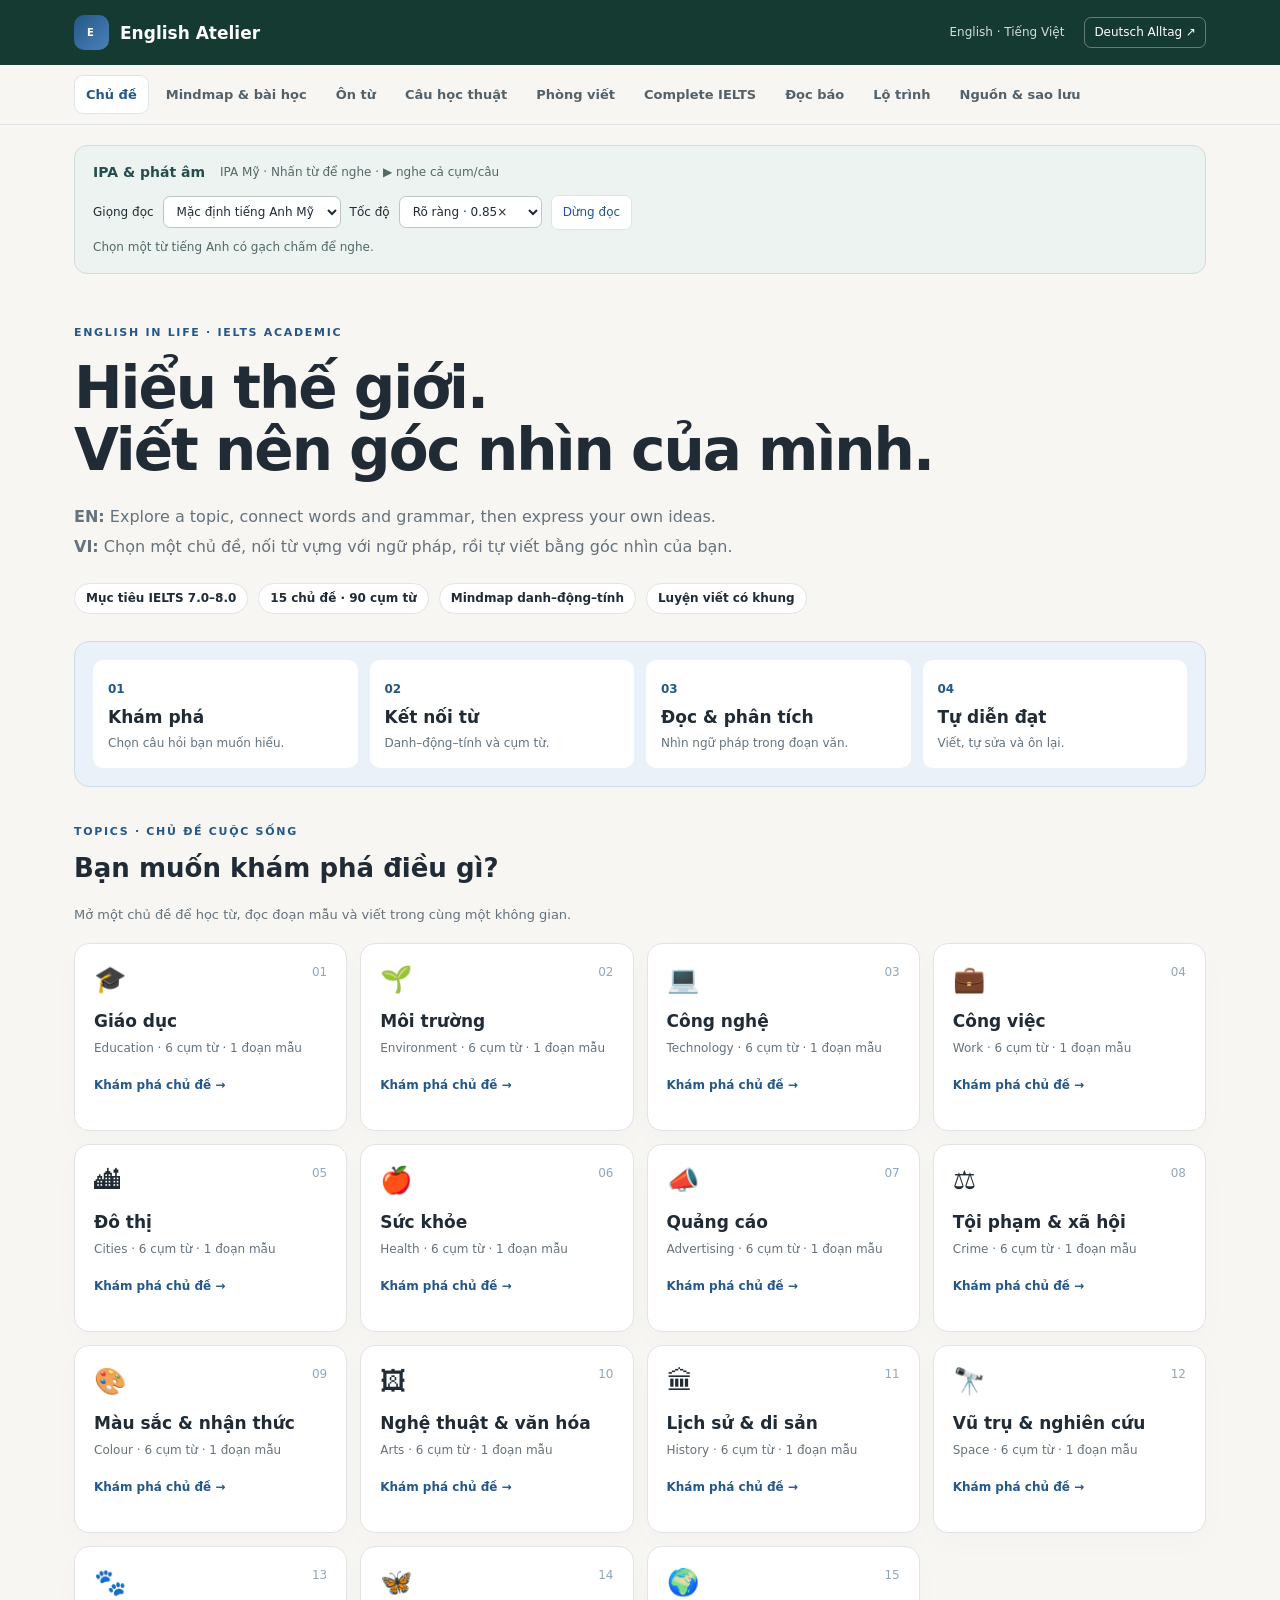
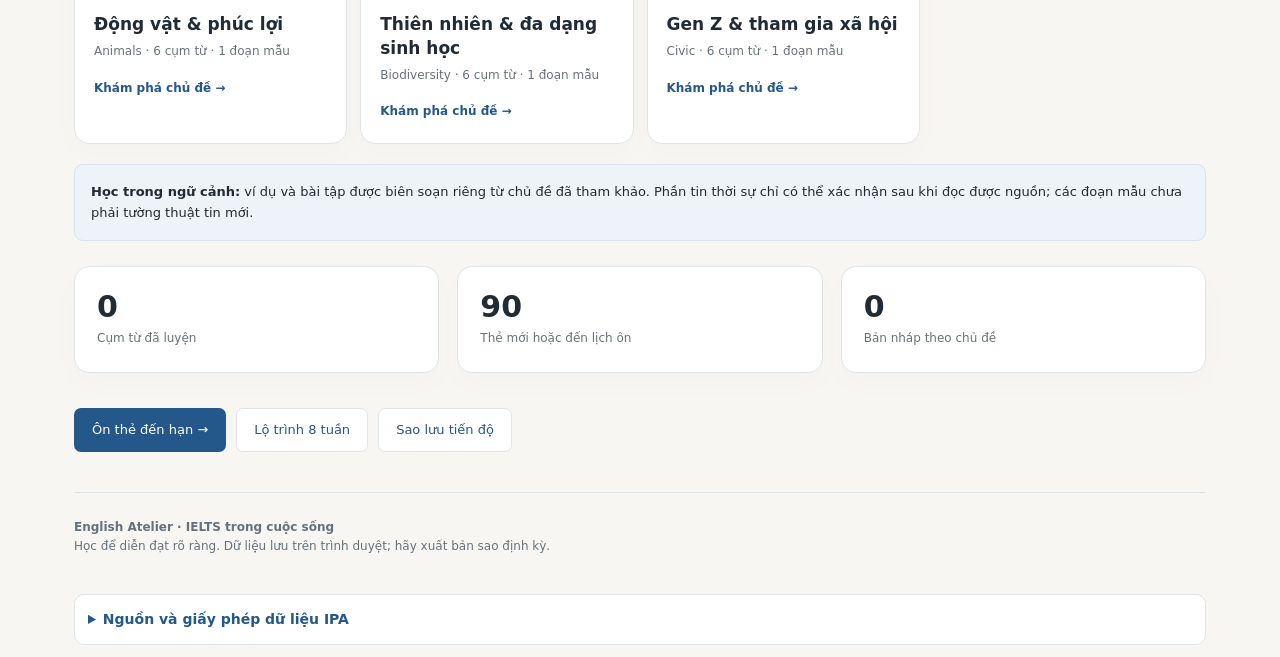
==== commit a3b2044b: "Add IPA, click-to-pronounce and bilingual examples inside word cards" ====
--- a/English-Atelier.html
+++ b/English-Atelier.html
@@ -6,11 +6,49 @@
 :root{--ink:#202b35;--muted:#65727d;--paper:#f7f6f2;--line:#e0e4e7;--green:#24578a;--lime:#d4e2f0}body{font:16px/1.65 system-ui,-apple-system,'Segoe UI',sans-serif}.site-top{background:#153a31;color:#fff}.site-top-inner{max-width:1180px;margin:auto;padding:15px 24px;display:flex;justify-content:space-between;align-items:center;gap:15px}.site-top .brand{font:800 17px system-ui;color:white;display:flex;gap:11px;align-items:center}.brand-mark{width:35px;height:35px;background:linear-gradient(135deg,#24578a,#4a82b7);border-radius:10px;display:grid;place-items:center;color:white}.top-tools{display:flex;align-items:center;gap:20px;font-size:12px;color:#d2dfd9}.top-tools a{color:white;text-decoration:none;border:1px solid #ffffff55;padding:5px 9px;border-radius:7px}.site-nav{position:sticky;top:0;z-index:10;border-bottom:1px solid var(--line);background:#f7f6f2f5;backdrop-filter:blur(12px)}.nav-inner{max-width:1180px;padding:10px 24px;margin:auto;display:flex;gap:5px;flex-wrap:wrap}.site-nav a{display:block;margin:0;padding:8px 11px;border:1px solid transparent;border-radius:9px;color:#53616a;font-weight:650;font-size:13px;text-decoration:none}.site-nav a.active,.site-nav a:hover{background:white;border-color:var(--line);color:var(--green)}main{margin:0 auto;max-width:1180px;padding:0 24px}.directory-hero{padding:44px 0 27px}.directory-hero h1{font:800 clamp(36px,5vw,58px)/1.08 system-ui;letter-spacing:-2px;margin:12px 0 20px;max-width:900px}.directory-hero .lead{max-width:860px;color:var(--muted);font-size:16px;line-height:1.9;margin-bottom:20px}.pill{font-size:12px;font-weight:650;padding:5px 11px}.label{color:var(--green);font-weight:750;letter-spacing:1.7px;font-size:11px}h2{font:750 26px/1.35 system-ui}h3{font-size:17px}.page-title h1{font:800 clamp(30px,4vw,43px)/1.15 system-ui;letter-spacing:-1.3px}.card,.stat{background:#fff;border-radius:15px;padding:22px;box-shadow:0 10px 30px #20332605}.learning-steps{display:grid;grid-template-columns:repeat(4,1fr);gap:12px;padding:18px;background:#eaf1f8;border:1px solid #cbdceb;border-radius:15px}.learning-steps>div{background:#fff;border-radius:10px;padding:15px}.learning-steps span{color:var(--green);font-weight:750;font-size:12px}.learning-steps h3{margin:4px 0}.learning-steps p{font-size:12px;color:var(--muted);margin:0}.topic-directory{display:grid;grid-template-columns:repeat(4,minmax(0,1fr));gap:13px}.topic-tile{display:block;text-decoration:none;background:white;border:1px solid var(--line);border-radius:15px;padding:19px;min-height:188px;box-shadow:0 10px 30px #20332605;transition:transform .15s,border-color .15s;color:var(--ink)}.topic-tile:hover{transform:translateY(-3px);border-color:#89abc9}.topic-icon{font-size:26px;display:inline-block;line-height:1.3}.topic-number{float:right;color:#92a7b9;font-size:12px}.topic-tile h3{font-size:17px;margin:13px 0 5px}.topic-tile p{font-size:12px;color:var(--muted);margin:0 0 12px}.topic-open{font-size:12px;color:var(--green);font-weight:750}.stats{margin-top:25px}.stat strong{font:750 30px system-ui}.topic-page-head{display:flex;align-items:flex-start;justify-content:space-between;gap:22px;border-bottom:1px solid var(--line);padding-bottom:18px}.topic-page-head>div{max-width:800px}.topic-page-head .button{white-space:nowrap}.lesson-tabs{display:flex;gap:8px;flex-wrap:wrap;padding:16px 0}.lesson-tabs button{background:white;color:var(--ink);border:1px solid var(--line);font-weight:700}.lesson-tabs button.active{background:var(--green);color:white;border-color:var(--green)}.lesson-panel{background:#eef3f8;border:1px solid #d6e1eb;border-radius:17px;padding:18px}.lesson-panel.hidden{display:none}.mindmap{margin-top:0;background:#eaf1f8;border-color:#ccdae7}.map-root{font:750 24px system-ui}.map-root:after,.branches{border-color:#9bb5cd}.word-node{background:#fff!important;border-color:#d1dfeb}.word-node strong{font:700 19px system-ui}.branch:nth-child(2) .word-node{background:#eff6fb!important}.branch:nth-child(3) .word-node{background:#fff9e9!important}.word-node small{font-size:11px}.read-layout{display:grid;grid-template-columns:minmax(0,1.45fr) minmax(0,.7fr);gap:16px}.perspective.card{position:static;inset:auto;width:auto;margin:0;min-width:0;background:#fff;padding:22px;border:1px solid var(--line)}.perspective ol{font-size:13px;color:var(--muted)}.paragraph{font:19px/1.9 system-ui;border-color:#94b3d2}.card .example{font:17px/1.75 system-ui;border-color:#a9c2da}.card p{font-size:14px}.hint,.answer{background:#edf3f9;border:1px solid #d8e3ed}.hint.warning{background:#fff1da}.flash h2{font:750 32px system-ui}.flash{background:white}.study-disclosure,.grammar-row{border:1px solid var(--line);border-radius:10px;padding:13px;margin:12px 0;background:#fff}.study-disclosure summary,.grammar-row summary{cursor:pointer;color:var(--green);font-size:14px;font-weight:750}.study-disclosure p{margin-top:15px}.grammar-row[open] summary{padding-bottom:12px;border-bottom:1px solid var(--line)}.grammar-number{color:#7f9ab1;margin-right:9px}.study-disclosure .paragraph{margin-top:15px}footer{font-size:12px;margin-top:40px;padding:25px 0}.page-title{margin-top:32px}.section-head{margin-top:30px}.topic-page-head h2{margin-top:6px}
 @media(max-width:950px){main{margin:0 auto;padding:0 22px}.topic-directory{grid-template-columns:repeat(3,minmax(0,1fr))}.read-layout{grid-template-columns:1fr}.nav-inner{flex-wrap:nowrap;overflow-x:auto}.site-nav a{white-space:nowrap}.topic-page-head{flex-wrap:wrap}}
 @media(max-width:650px){main{margin:0;padding:0 16px}.site-top-inner{padding:13px 16px}.site-top .brand{font-size:15px}.top-tools{font-size:10px;gap:8px}.top-tools>span{display:none}.nav-inner{padding:9px 16px}.directory-hero{padding-top:28px}.directory-hero h1{font-size:36px;letter-spacing:-1.4px}.directory-hero .lead{font-size:14px}.learning-steps{grid-template-columns:repeat(2,1fr);padding:10px;gap:8px}.learning-steps>div{padding:12px}.learning-steps h3{font-size:14px}.topic-directory{grid-template-columns:repeat(2,minmax(0,1fr));gap:10px}.topic-tile{padding:14px;min-height:195px}.topic-tile h3{font-size:16px}.topic-tile p{font-size:11px}.topic-open{font-size:11px}.lesson-panel{padding:10px}.lesson-tabs{display:grid;grid-template-columns:repeat(2,minmax(0,1fr));gap:7px}.lesson-tabs button{padding:10px 7px;font-size:12px}.card,.perspective.card{padding:17px}.paragraph{font-size:17px;padding-left:12px}.word-node strong{font-size:14px}.branch h3{font-size:9px}.word-node small{font-size:10px}.topic-page-head .subtle{font-size:12px}.topic-page-head h2{font-size:25px}}
+/* Pronunciation and a stronger, muted teal verb column. */
+.speech-controls{margin:20px 0 0;border:1px solid #cfddd9;background:#edf3f0;border-radius:13px;padding:15px 18px}.speech-intro{display:flex;align-items:center;gap:15px;flex-wrap:wrap}.speech-intro strong{color:#244d4e;font-size:14px}.speech-intro span{font-size:12px;color:#526867}.speech-options{display:flex;align-items:center;gap:9px;flex-wrap:wrap;margin-top:10px}.speech-options label{font-size:12px}.speech-options select{font-size:12px;padding:7px 9px;max-width:310px}.speech-options button{font-size:12px;padding:7px 11px}#speech-status{font-size:12px;color:#526867;margin:8px 0 0;overflow-wrap:anywhere}.speak-word{appearance:none;background:transparent!important;border:0!important;border-radius:2px;padding:0!important;margin:0;color:inherit!important;font:inherit;line-height:inherit;display:inline;cursor:pointer;text-align:inherit;text-decoration:underline;text-decoration-style:dotted;text-decoration-color:#719c9e;text-underline-offset:.22em;text-decoration-thickness:1px}.speak-word:hover{color:#24578a!important;text-decoration-style:solid;filter:none}.speak-word:focus-visible{outline:3px solid #93b4cb;outline-offset:3px}.word-pron{display:inline-flex;flex-direction:column;vertical-align:top;max-width:100%}.ipa-line{display:block;font-family:'Segoe UI','DejaVu Sans','Arial Unicode MS',sans-serif;font-size:13px;line-height:1.65;font-weight:400;font-style:normal;letter-spacing:0;color:#526870;margin-top:5px;overflow-wrap:anywhere}.term-pron{display:block}.term-top{display:block}.term-pron .ipa-line{font-size:14px}.listen-whole{display:inline-flex;align-items:center;justify-content:center;vertical-align:middle;background:#e8f0f5;color:#2b5b7c;border:1px solid #cbdae6;border-radius:50%;font-size:10px;padding:0;width:28px;height:28px;min-width:28px;line-height:1;margin-left:6px}.listen-whole:hover{background:#d8e8ef;filter:none}.family-heading{display:flex;align-items:flex-start;gap:10px;flex-wrap:wrap;margin-top:22px}.family-heading .word-pron{max-width:40%}.family-arrow{color:#8ba1a6;font-size:15px}.word-node .word-pron{display:flex}.word-node .ipa-line{font-size:13px;margin-top:5px}.branch:nth-child(2) .word-node{background:#365e63!important;border-color:#2d5257;color:#fff}.branch:nth-child(2) .word-node small,.branch:nth-child(2) .ipa-line{color:#e0efeb}.branch:nth-child(2) .speak-word{text-decoration-color:#b2d4ce}.branch:nth-child(2) .speak-word:hover{color:#fff6d9!important}.branch:nth-child(2)>h3{color:#2f575d}.empty-form{font-weight:400;color:#84999b}.branch:nth-child(2) .empty-form{color:#bfd2d0}.speech-popover{position:fixed;z-index:30;right:22px;bottom:20px;width:min(430px,calc(100vw - 32px));max-height:45vh;overflow:auto;background:#fffefa;border:1px solid #bccfcb;border-radius:16px;box-shadow:0 12px 45px #16393333;padding:22px;color:#203738}.speech-popover[hidden]{display:none}.speech-popover h3{font-size:23px;line-height:1.4;margin:10px 30px 10px 0;overflow-wrap:anywhere}#spoken-ipa{font:18px/1.7 'Segoe UI','DejaVu Sans',sans-serif;color:#2b5c64;overflow-wrap:anywhere;margin-bottom:10px}#spoken-note{font-size:12px;color:#687b7c}#speech-close{position:absolute;top:10px;right:12px;background:transparent;color:#3b6567;border:0;padding:1px 9px;font-size:25px}.speech-popover .row>a{font-size:12px}.extra-vocabulary .family-heading{padding-top:15px;border-top:1px solid var(--line)}.flash .term-pron .ipa-line{font-size:17px}.flash .term-top .listen-whole{width:34px;height:34px}.flash .speak-word{line-height:1.5}
+@media(max-width:650px){.speech-controls{padding:12px}.speech-options{gap:7px}.speech-options select{max-width:100%;min-width:0}#speech-voice{flex:1;max-width:calc(100% - 66px)}.speech-intro{gap:3px}.speech-intro span{font-size:11px}.family-heading{gap:7px;font-size:15px}.family-heading .ipa-line{font-size:11px}.word-node{padding:10px 7px}.word-node .ipa-line{font-size:11px;line-height:1.65}.word-node .speak-word{font-size:14px;overflow-wrap:anywhere}.speech-popover{right:16px;bottom:12px;padding:18px;max-height:42vh}.speech-popover h3{font-size:20px}.term-pron .ipa-line{font-size:13px}.flash .term-pron .ipa-line{font-size:14px}.family-heading .word-pron{max-width:42%}}
+/* Align each word family across noun, verb and adjective, including empty slots. */
+@supports (grid-template-rows:subgrid){.branches{grid-template-rows:auto repeat(var(--map-family-count),auto);row-gap:10px}.branch{display:grid;grid-template-rows:subgrid;grid-row:1 / -1;row-gap:10px}.branch>.word-node{margin:0;height:100%}.branch>h3{align-self:center;margin:0;padding:0 0 8px}}
+.license-disclosure pre{white-space:pre-wrap;overflow-wrap:anywhere;font:12px/1.7 system-ui;color:var(--muted)}
+/* A sentence and Vietnamese meaning live inside each word box. */
+.branches{display:block;padding-top:20px}.branch-heads,.map-family{display:grid;grid-template-columns:repeat(3,minmax(0,1fr));gap:18px}.branch-heads{margin:0 0 13px}.branch-heads h3{font-size:12px;letter-spacing:1px;text-align:center;margin:0}.map-family{margin:0 0 14px;align-items:stretch}.map-family .word-node{margin:0;padding:15px;min-width:0;height:auto}.map-family .word-node[data-pos="verb"]{background:#365e63!important;border-color:#2d5257;color:#fff}.map-family .word-node[data-pos="adjective"]{background:#fff9e9!important}.word-node[data-pos="verb"] small,.word-node[data-pos="verb"] .ipa-line{color:#e0efeb}.word-node[data-pos="verb"] .speak-word{text-decoration-color:#bedbd5}.word-node[data-pos="verb"] .speak-word:hover{color:#fff6d9!important}.node-example{border-top:1px solid #d7e0df;margin-top:13px;padding-top:12px}.node-example p{margin:0 0 9px;font-size:13px;line-height:1.8}.node-example-en{color:#233c40}.node-example-vi{color:#5b6e70}.example-label{font-size:9px;font-weight:750;letter-spacing:.8px;color:#6d8587}.node-example .example-focus{font-weight:750}.node-example .listen-whole{width:24px;height:24px;min-width:24px;font-size:9px;margin-left:3px}.node-note{border-left:2px solid #9db5bc;padding-left:9px;font-size:11px!important;color:#577174}.word-node[data-pos="verb"] .node-example{border-color:#698a8c}.word-node[data-pos="verb"] .node-example-en{color:#f6fcfa}.word-node[data-pos="verb"] .node-example-vi,.word-node[data-pos="verb"] .example-label{color:#d8e8e3}.word-node[data-pos="verb"] .node-note{color:#e6efea;border-color:#abcac2}.word-node[data-pos="verb"] .listen-whole{color:#fff;background:#ffffff1a;border-color:#91afab}.word-empty{opacity:.65;display:flex;flex-direction:column;justify-content:center}.empty-note{font-size:11px;color:#6b8185;margin:12px 0}.word-empty[data-pos="verb"] .empty-note{color:#d4e3df}.node-pos{display:none}.collocation-grid{display:grid;grid-template-columns:repeat(2,minmax(0,1fr));gap:20px;margin:22px 0}.collocation-item{border:1px solid var(--line);border-radius:12px;padding:19px;background:#fbfcfa}.collocation-item h3{margin-top:0}.collocation-item .collocation-usage{font-size:13px;color:#4d6b76;font-weight:650}.collocation-item .example{font-size:15px}.collocation-section .subtle{font-size:13px}
+@media(max-width:650px){.branch-heads{display:none}.map-family{grid-template-columns:1fr;gap:9px;border:1px solid #c8d8e0;background:#e2ecf2;border-radius:14px;padding:10px;margin-bottom:17px}.map-family .word-node{padding:16px}.node-pos{display:block;font-size:10px;letter-spacing:.8px;text-transform:uppercase;color:#607e89;font-weight:750;margin-bottom:9px}.word-node[data-pos="verb"] .node-pos{color:#c8e4db}.word-node .speak-word{font-size:inherit}.word-node>strong .speak-word{font-size:19px}.word-node .ipa-line{font-size:13px}.word-node .node-example .speak-word{font-size:14px}.node-example p{font-size:14px}.node-example-vi{font-size:13px!important}.map-family .word-empty{padding:12px 16px}.word-empty .empty-note{margin:5px 0 0}.word-empty .node-pos{margin-bottom:3px}.collocation-grid{grid-template-columns:1fr;gap:12px}.collocation-item{padding:16px}.map-root{font-size:23px}.map-family .word-node small{font-size:12px}.mindmap{padding:12px}}
 
 </style></head>
 <body><div class="site-top"><div class="site-top-inner"><a class="brand" href="#home"><span class="brand-mark">E</span> English Atelier</a><div class="top-tools"><span>English · Tiếng Việt</span><a href="https://hongmy2102.github.io/deutsch-alltag/" target="_blank" rel="noopener noreferrer">Deutsch Alltag ↗</a></div></div></div>
 <nav class="site-nav" aria-label="Điều hướng"><div class="nav-inner"><a href="#home">Chủ đề</a><a href="#topics">Mindmap & bài học</a><a href="#vocab">Ôn từ</a><a href="#patterns">Câu học thuật</a><a href="#writing">Phòng viết</a><a href="#book">Complete IELTS</a><a href="#reading">Đọc báo</a><a href="#plan">Lộ trình</a><a href="#sources">Nguồn & sao lưu</a></div></nav>
-<main><div id="notice" role="status"></div><div id="view"></div><footer><strong>English Atelier · IELTS trong cuộc sống</strong><br>Học để diễn đạt rõ ràng. Dữ liệu lưu trên trình duyệt; hãy xuất bản sao định kỳ.</footer></main><script>
+<main><div id="notice" role="status"></div><div id="speech-controls" class="speech-controls"></div><div id="view"></div><footer><strong>English Atelier · IELTS trong cuộc sống</strong><br>Học để diễn đạt rõ ràng. Dữ liệu lưu trên trình duyệt; hãy xuất bản sao định kỳ.</footer><details class="study-disclosure license-disclosure" id="ipa-license"><summary>Nguồn và giấy phép dữ liệu IPA</summary><pre># IPA pronunciation data
+
+The General American IPA subset in phonetics.js is derived from:
+https://github.com/open-dict-data/ipa-dict (data/en_US.txt).
+
+The upstream README attributes the US data to lingz/cmudict-ipa with stress markers from kylebgorman/syllabify. British spellings are mapped to their US equivalents where appropriate. A small number of missing forms and the Education mindmap citation forms have editorial transcriptions. No UK/RP dataset is included.
+
+IPA entries are dictionary citation forms. Joining entries for a phrase does not transcribe connected speech or guarantee that a selected synthetic voice uses exactly that pronunciation. Pronunciation audio is produced by the user&#x27;s browser/OS speech engine, not recordings from Cambridge or another dictionary.
+
+The MIT License (MIT)
+
+Copyright (c) 2016 dohliam
+
+Permission is hereby granted, free of charge, to any person obtaining a copy
+of this software and associated documentation files (the &quot;Software&quot;), to deal
+in the Software without restriction, including without limitation the rights
+to use, copy, modify, merge, publish, distribute, sublicense, and/or sell
+copies of the Software, and to permit persons to whom the Software is
+furnished to do so, subject to the following conditions:
+
+The above copyright notice and this permission notice shall be included in all
+copies or substantial portions of the Software.
+
+THE SOFTWARE IS PROVIDED &quot;AS IS&quot;, WITHOUT WARRANTY OF ANY KIND, EXPRESS OR
+IMPLIED, INCLUDING BUT NOT LIMITED TO THE WARRANTIES OF MERCHANTABILITY,
+FITNESS FOR A PARTICULAR PURPOSE AND NONINFRINGEMENT. IN NO EVENT SHALL THE
+AUTHORS OR COPYRIGHT HOLDERS BE LIABLE FOR ANY CLAIM, DAMAGES OR OTHER
+LIABILITY, WHETHER IN AN ACTION OF CONTRACT, TORT OR OTHERWISE, ARISING FROM,
+OUT OF OR IN CONNECTION WITH THE SOFTWARE OR THE USE OR OTHER DEALINGS IN THE
+SOFTWARE.</pre></details></main><script>
 window.COURSE = {
   "topics": [
     {
@@ -977,22 +1015,65 @@
         "noun": "education",
         "verb": "educate",
         "adjective": "educational",
-        "meaning": "giáo dục",
-        "example": "Schools educate children through educational activities."
+        "meaning": "sự giáo dục / giáo dục / thuộc giáo dục",
+        "example": "Schools educate children through educational activities.",
+        "examples": {
+          "noun": {
+            "en": "Education can open the door to new opportunities.",
+            "vi": "Giáo dục có thể mở ra những cơ hội mới."
+          },
+          "verb": {
+            "en": "Schools educate children through discussion and practical activities.",
+            "vi": "Trường học giáo dục trẻ qua thảo luận và hoạt động thực hành."
+          },
+          "adjective": {
+            "en": "Schools educate children through educational activities.",
+            "vi": "Trường học giáo dục trẻ thông qua các hoạt động mang tính giáo dục."
+          }
+        }
       },
       {
         "noun": "qualification",
         "verb": "qualify",
         "adjective": "qualified",
-        "meaning": "bằng cấp / đủ năng lực",
-        "example": "Qualified teachers can help learners gain useful qualifications."
+        "meaning": "bằng cấp / đủ điều kiện, đủ năng lực / có chuyên môn",
+        "example": "Qualified teachers can help learners gain useful qualifications.",
+        "examples": {
+          "noun": {
+            "en": "A teaching qualification can improve employment prospects.",
+            "vi": "Bằng cấp giảng dạy có thể cải thiện triển vọng việc làm."
+          },
+          "verb": {
+            "en": "Relevant experience may qualify you for the course.",
+            "vi": "Kinh nghiệm phù hợp có thể giúp bạn đủ điều kiện tham gia khóa học.",
+            "note": "Qualify for + danh từ; qualify someone for something: giúp ai đủ điều kiện."
+          },
+          "adjective": {
+            "en": "Qualified teachers can help learners gain useful qualifications.",
+            "vi": "Giáo viên có chuyên môn có thể giúp người học đạt được những bằng cấp hữu ích."
+          }
+        }
       },
       {
         "noun": "access",
         "verb": "access",
         "adjective": "accessible",
         "meaning": "sự tiếp cận / tiếp cận / dễ tiếp cận",
-        "example": "Accessible online libraries allow more students to access learning materials."
+        "example": "Accessible online libraries allow more students to access learning materials.",
+        "examples": {
+          "noun": {
+            "en": "All children should have access to a good education.",
+            "vi": "Mọi trẻ em nên được tiếp cận nền giáo dục tốt."
+          },
+          "verb": {
+            "en": "Students can access the library online.",
+            "vi": "Sinh viên có thể truy cập thư viện qua mạng."
+          },
+          "adjective": {
+            "en": "Accessible online libraries allow more students to access learning materials.",
+            "vi": "Thư viện trực tuyến dễ tiếp cận cho phép nhiều học sinh hơn tiếp cận tài liệu học tập."
+          }
+        }
       }
     ],
     "paragraph": "Although online courses make education more accessible, they cannot fully replace classroom teaching. Students who lack self-discipline may struggle to follow a course without regular feedback. Schools should therefore combine digital resources with direct support from qualified teachers.",
@@ -1013,7 +1094,223 @@
         "note": "May thể hiện khả năng, tránh khẳng định mọi người học đều gặp khó khăn."
       }
     ],
-    "prompt": "Should online learning replace traditional classrooms? Write a paragraph that includes one concession and one specific example."
+    "prompt": "Should online learning replace traditional classrooms? Write a paragraph that includes one concession and one specific example.",
+    "extraFamilies": [
+      {
+        "noun": "vocation",
+        "verb": null,
+        "adjective": "vocational",
+        "meaning": "nghề nghiệp, thiên hướng nghề / — / thuộc đào tạo nghề",
+        "example": "Vocational training prepares learners for a particular vocation.",
+        "examples": {
+          "noun": {
+            "en": "Teaching is a vocation that requires patience.",
+            "vi": "Dạy học là một nghề đòi hỏi lòng kiên nhẫn."
+          },
+          "adjective": {
+            "en": "Vocational training helps learners develop practical job skills.",
+            "vi": "Đào tạo nghề giúp người học phát triển kỹ năng làm việc thực tế."
+          }
+        }
+      },
+      {
+        "noun": "training",
+        "verb": "train",
+        "adjective": "trained",
+        "meaning": "sự đào tạo / đào tạo / được đào tạo",
+        "example": "Trained instructors train students through practical activities.",
+        "examples": {
+          "noun": {
+            "en": "Regular training helps teachers improve their skills.",
+            "vi": "Việc đào tạo thường xuyên giúp giáo viên nâng cao kỹ năng.",
+            "note": "Training thường không đếm được khi nói chung về sự đào tạo."
+          },
+          "verb": {
+            "en": "Colleges train students to use specialised equipment.",
+            "vi": "Các trường cao đẳng đào tạo sinh viên sử dụng thiết bị chuyên dụng."
+          },
+          "adjective": {
+            "en": "Trained instructors can provide detailed feedback.",
+            "vi": "Giảng viên được đào tạo bài bản có thể đưa ra phản hồi chi tiết."
+          }
+        }
+      },
+      {
+        "noun": "achievement",
+        "verb": "achieve",
+        "adjective": "achievable",
+        "meaning": "thành tựu / đạt được / có thể đạt được",
+        "example": "Achievable goals help learners recognise their achievements.",
+        "examples": {
+          "noun": {
+            "en": "Completing the course was a significant achievement.",
+            "vi": "Hoàn thành khóa học là một thành tựu đáng kể."
+          },
+          "verb": {
+            "en": "Students need clear goals to achieve steady progress.",
+            "vi": "Học sinh cần mục tiêu rõ ràng để đạt tiến bộ đều đặn."
+          },
+          "adjective": {
+            "en": "Small, achievable goals can help learners stay motivated.",
+            "vi": "Những mục tiêu nhỏ, khả thi có thể giúp duy trì động lực học."
+          }
+        }
+      },
+      {
+        "noun": "breadth",
+        "verb": "broaden",
+        "adjective": "broad",
+        "meaning": "độ rộng, sự đa dạng / mở rộng / rộng",
+        "example": "A broad education can broaden learners’ horizons.",
+        "examples": {
+          "noun": {
+            "en": "The breadth of the curriculum gives students more choices.",
+            "vi": "Sự đa dạng của chương trình học mang lại nhiều lựa chọn hơn cho học sinh."
+          },
+          "verb": {
+            "en": "Studying abroad can broaden students’ horizons.",
+            "vi": "Du học có thể mở rộng tầm nhìn của sinh viên."
+          },
+          "adjective": {
+            "en": "A broad education includes both science and the arts.",
+            "vi": "Nền giáo dục toàn diện bao gồm cả khoa học và nghệ thuật."
+          }
+        }
+      },
+      {
+        "noun": "horizon",
+        "verb": null,
+        "adjective": null,
+        "meaning": "chân trời; tầm nhìn (horizons) / — / —",
+        "example": "New experiences can broaden students’ horizons.",
+        "examples": {
+          "noun": {
+            "en": "From the classroom window, the sea met the horizon.",
+            "vi": "Từ cửa sổ lớp học, biển trải tới đường chân trời.",
+            "note": "Nghĩa đen: đường chân trời. Broaden one’s horizons: mở rộng tầm nhìn."
+          }
+        }
+      },
+      {
+        "noun": "academia",
+        "verb": null,
+        "adjective": "academic",
+        "meaning": "giới học thuật / — / thuộc học thuật",
+        "example": "Academic achievement is only one aspect of a good education.",
+        "examples": {
+          "noun": {
+            "en": "Some graduates choose a career in academia.",
+            "vi": "Một số sinh viên tốt nghiệp chọn sự nghiệp trong giới học thuật."
+          },
+          "adjective": {
+            "en": "Academic achievement is not the only measure of success.",
+            "vi": "Thành tích học tập không phải thước đo thành công duy nhất."
+          }
+        }
+      },
+      {
+        "noun": "curriculum",
+        "verb": null,
+        "adjective": "curricular",
+        "meaning": "chương trình học / — / thuộc chương trình học",
+        "example": "Curricular changes can make a curriculum more relevant.",
+        "examples": {
+          "noun": {
+            "en": "The curriculum includes practical and academic subjects.",
+            "vi": "Chương trình học bao gồm môn thực hành và môn học thuật."
+          },
+          "adjective": {
+            "en": "Curricular changes can make lessons more relevant.",
+            "vi": "Những thay đổi trong chương trình học có thể làm bài học phù hợp hơn."
+          }
+        }
+      },
+      {
+        "noun": "structure",
+        "verb": "structure",
+        "adjective": "structured",
+        "meaning": "cấu trúc / tổ chức, tạo cấu trúc / có cấu trúc",
+        "example": "Teachers structure lessons around a clear learning goal.",
+        "examples": {
+          "noun": {
+            "en": "A clear structure makes an essay easier to follow.",
+            "vi": "Cấu trúc rõ ràng giúp bài luận dễ theo dõi hơn."
+          },
+          "verb": {
+            "en": "Teachers structure lessons around a clear objective.",
+            "vi": "Giáo viên tổ chức bài học xoay quanh một mục tiêu rõ ràng."
+          },
+          "adjective": {
+            "en": "A structured curriculum helps learners progress step by step.",
+            "vi": "Chương trình học có hệ thống giúp người học tiến bộ từng bước."
+          }
+        }
+      },
+      {
+        "noun": "criticism",
+        "verb": "criticise",
+        "adjective": "critical",
+        "meaning": "sự phê bình / phê bình / có tính phản biện; quan trọng",
+        "example": "Critical thinking involves evaluating ideas, not simply criticising them.",
+        "examples": {
+          "noun": {
+            "en": "Constructive criticism can help students improve their work.",
+            "vi": "Lời phê bình mang tính xây dựng có thể giúp học sinh cải thiện bài làm."
+          },
+          "verb": {
+            "en": "Teachers should criticise the argument rather than the person.",
+            "vi": "Giáo viên nên phê bình lập luận thay vì công kích người trình bày."
+          },
+          "adjective": {
+            "en": "Critical thinking helps students evaluate competing claims.",
+            "vi": "Tư duy phản biện giúp học sinh đánh giá những nhận định khác nhau.",
+            "note": "Critical trong critical thinking = phản biện; không đơn thuần là chỉ trích."
+          }
+        }
+      },
+      {
+        "noun": "thought",
+        "verb": "think",
+        "adjective": "thoughtful",
+        "meaning": "suy nghĩ / suy nghĩ / thấu đáo; chu đáo",
+        "example": "Thoughtful questions can help students think more deeply.",
+        "examples": {
+          "noun": {
+            "en": "Careful thought is needed before choosing a university.",
+            "vi": "Cần suy nghĩ kỹ trước khi chọn trường đại học."
+          },
+          "verb": {
+            "en": "Students should think carefully about the evidence.",
+            "vi": "Học sinh nên suy nghĩ kỹ về bằng chứng."
+          },
+          "adjective": {
+            "en": "A thoughtful question can lead to a useful discussion.",
+            "vi": "Một câu hỏi thấu đáo có thể mở ra cuộc thảo luận hữu ích."
+          }
+        }
+      },
+      {
+        "noun": "equality",
+        "verb": "equal",
+        "adjective": "equal",
+        "meaning": "sự bình đẳng / bằng, ngang với / bình đẳng, ngang nhau",
+        "example": "Equal access to education can support greater equality.",
+        "examples": {
+          "noun": {
+            "en": "Equal access to education can promote greater equality.",
+            "vi": "Cơ hội tiếp cận giáo dục bình đẳng có thể thúc đẩy sự bình đẳng rộng hơn."
+          },
+          "verb": {
+            "en": "A high income does not always equal job satisfaction.",
+            "vi": "Thu nhập cao không phải lúc nào cũng đồng nghĩa với sự hài lòng trong công việc."
+          },
+          "adjective": {
+            "en": "Every student deserves an equal opportunity to learn.",
+            "vi": "Mỗi học sinh đều xứng đáng có cơ hội học tập bình đẳng."
+          }
+        }
+      }
+    ]
   },
   {
     "topic": "Environment",
@@ -1023,21 +1320,63 @@
         "verb": "protect",
         "adjective": "protective",
         "meaning": "sự bảo vệ / bảo vệ / có tác dụng bảo vệ",
-        "example": "Protective measures can help protect forests and strengthen environmental protection."
+        "example": "Protective measures can help protect forests and strengthen environmental protection.",
+        "examples": {
+          "noun": {
+            "en": "Habitat protection helps wildlife survive.",
+            "vi": "Việc bảo vệ môi trường sống giúp động vật hoang dã tồn tại."
+          },
+          "verb": {
+            "en": "National parks help protect vulnerable wildlife.",
+            "vi": "Các vườn quốc gia giúp bảo vệ động vật hoang dã dễ bị tổn thương."
+          },
+          "adjective": {
+            "en": "Protective barriers can keep animals away from busy roads.",
+            "vi": "Rào chắn bảo vệ có thể ngăn động vật đi vào đường đông xe."
+          }
+        }
       },
       {
         "noun": "sustainability",
         "verb": "sustain",
         "adjective": "sustainable",
         "meaning": "tính bền vững / duy trì / bền vững",
-        "example": "Sustainable transport requires policies that sustain long-term investment."
+        "example": "Sustainable transport requires policies that sustain long-term investment.",
+        "examples": {
+          "noun": {
+            "en": "Sustainability should guide long-term transport planning.",
+            "vi": "Tính bền vững nên định hướng quy hoạch giao thông dài hạn."
+          },
+          "verb": {
+            "en": "Long-term funding can sustain restoration projects.",
+            "vi": "Nguồn kinh phí dài hạn có thể duy trì các dự án phục hồi."
+          },
+          "adjective": {
+            "en": "Reliable buses are part of a sustainable transport system.",
+            "vi": "Xe buýt đáng tin cậy là một phần của hệ thống giao thông bền vững."
+          }
+        }
       },
       {
         "noun": "pollution",
         "verb": "pollute",
         "adjective": "polluted",
         "meaning": "ô nhiễm / gây ô nhiễm / bị ô nhiễm",
-        "example": "Polluted rivers can threaten communities that depend on them."
+        "example": "Polluted rivers can threaten communities that depend on them.",
+        "examples": {
+          "noun": {
+            "en": "Air pollution can affect the health of nearby residents.",
+            "vi": "Ô nhiễm không khí có thể ảnh hưởng sức khỏe của cư dân gần đó."
+          },
+          "verb": {
+            "en": "Untreated wastewater can pollute local rivers.",
+            "vi": "Nước thải chưa xử lý có thể gây ô nhiễm sông ngòi địa phương."
+          },
+          "adjective": {
+            "en": "Polluted water can threaten both people and wildlife.",
+            "vi": "Nước bị ô nhiễm có thể đe dọa cả con người lẫn động vật hoang dã."
+          }
+        }
       }
     ],
     "paragraph": "Cities can reduce pollution by making public transport more reliable. If buses run frequently, commuters may be less dependent on private cars. However, these policies should be supported by affordable fares so that low-income residents can benefit.",
@@ -1068,21 +1407,64 @@
         "verb": "innovate",
         "adjective": "innovative",
         "meaning": "sự đổi mới / đổi mới / có tính đổi mới",
-        "example": "Innovative firms invest in research to encourage innovation."
+        "example": "Innovative firms invest in research to encourage innovation.",
+        "examples": {
+          "noun": {
+            "en": "Innovation can help companies solve practical problems.",
+            "vi": "Sự đổi mới có thể giúp doanh nghiệp giải quyết vấn đề thực tế."
+          },
+          "verb": {
+            "en": "Companies need time and resources to innovate.",
+            "vi": "Doanh nghiệp cần thời gian và nguồn lực để đổi mới."
+          },
+          "adjective": {
+            "en": "Innovative tools can make complex tasks easier.",
+            "vi": "Công cụ có tính đổi mới có thể giúp công việc phức tạp trở nên dễ hơn."
+          }
+        }
       },
       {
         "noun": "reliability",
         "verb": "rely",
         "adjective": "reliable",
         "meaning": "độ tin cậy / dựa vào / đáng tin cậy",
-        "example": "Students need reliable sources they can rely on."
+        "example": "Students need reliable sources they can rely on.",
+        "examples": {
+          "noun": {
+            "en": "The reliability of an online service matters to its users.",
+            "vi": "Độ tin cậy của dịch vụ trực tuyến quan trọng với người dùng."
+          },
+          "verb": {
+            "en": "Students should not rely on a single source of information.",
+            "vi": "Sinh viên không nên chỉ dựa vào một nguồn thông tin.",
+            "note": "Rely đi với on: rely on a source."
+          },
+          "adjective": {
+            "en": "Reliable sources help readers check important claims.",
+            "vi": "Nguồn đáng tin cậy giúp người đọc kiểm tra những nhận định quan trọng."
+          }
+        }
       },
       {
         "noun": "automation",
         "verb": "automate",
         "adjective": "automated",
         "meaning": "tự động hóa / tự động hóa / được tự động hóa",
-        "example": "Automated systems can automate some routine administrative tasks."
+        "example": "Automated systems can automate some routine administrative tasks.",
+        "examples": {
+          "noun": {
+            "en": "Automation may change the skills that employers need.",
+            "vi": "Tự động hóa có thể thay đổi kỹ năng mà nhà tuyển dụng cần."
+          },
+          "verb": {
+            "en": "Software can automate repetitive administrative tasks.",
+            "vi": "Phần mềm có thể tự động hóa công việc hành chính lặp lại."
+          },
+          "adjective": {
+            "en": "Automated systems still need appropriate human oversight.",
+            "vi": "Hệ thống tự động vẫn cần sự giám sát phù hợp của con người."
+          }
+        }
       }
     ],
     "paragraph": "Automation can improve productivity, but it may also change the skills that employers require. Rather than treating technology as a threat, governments should invest in training that helps workers adapt. Such support is particularly important for people whose jobs involve repetitive tasks.",
@@ -1113,21 +1495,65 @@
         "verb": "employ",
         "adjective": "employable",
         "meaning": "việc làm / tuyển dụng / có khả năng được tuyển",
-        "example": "Relevant training can make graduates more employable."
+        "example": "Relevant training can make graduates more employable.",
+        "examples": {
+          "noun": {
+            "en": "Relevant training can improve access to employment.",
+            "vi": "Đào tạo phù hợp có thể cải thiện khả năng tiếp cận việc làm."
+          },
+          "verb": {
+            "en": "Small businesses often employ people from the local area.",
+            "vi": "Doanh nghiệp nhỏ thường tuyển người từ khu vực địa phương."
+          },
+          "adjective": {
+            "en": "Practical experience can make graduates more employable.",
+            "vi": "Kinh nghiệm thực tế có thể giúp sinh viên tốt nghiệp dễ được tuyển dụng hơn.",
+            "note": "Employable = có khả năng được tuyển; employed = đang có việc."
+          }
+        }
       },
       {
         "noun": "productivity",
         "verb": "produce",
         "adjective": "productive",
         "meaning": "năng suất / sản xuất / hiệu quả",
-        "example": "Productive teams can produce high-quality work without excessive overtime."
+        "example": "Productive teams can produce high-quality work without excessive overtime.",
+        "examples": {
+          "noun": {
+            "en": "Better equipment can improve labour productivity.",
+            "vi": "Thiết bị tốt hơn có thể nâng cao năng suất lao động."
+          },
+          "verb": {
+            "en": "Skilled teams can produce high-quality work.",
+            "vi": "Nhóm có kỹ năng có thể tạo ra sản phẩm công việc chất lượng cao."
+          },
+          "adjective": {
+            "en": "A productive meeting ends with clear decisions.",
+            "vi": "Cuộc họp hiệu quả kết thúc với những quyết định rõ ràng."
+          }
+        }
       },
       {
         "noun": "satisfaction",
         "verb": "satisfy",
         "adjective": "satisfying",
         "meaning": "sự hài lòng / đáp ứng / đem lại hài lòng",
-        "example": "Satisfying work can improve job satisfaction."
+        "example": "Satisfying work can improve job satisfaction.",
+        "examples": {
+          "noun": {
+            "en": "Greater autonomy may improve job satisfaction.",
+            "vi": "Quyền tự chủ cao hơn có thể cải thiện sự hài lòng trong công việc."
+          },
+          "verb": {
+            "en": "Flexible hours may satisfy employees’ need for autonomy.",
+            "vi": "Giờ làm linh hoạt có thể đáp ứng nhu cầu tự chủ của nhân viên."
+          },
+          "adjective": {
+            "en": "Solving a difficult problem can be a satisfying experience.",
+            "vi": "Giải quyết được vấn đề khó có thể là một trải nghiệm đem lại sự hài lòng.",
+            "note": "Satisfying mô tả điều đem lại hài lòng; satisfied mô tả người cảm thấy hài lòng."
+          }
+        }
       }
     ],
     "paragraph": "Flexible working hours can improve job satisfaction by giving employees greater control over their schedules. This does not necessarily mean that every role should be performed remotely. Employers need arrangements that maintain productivity while allowing staff to manage family responsibilities.",
@@ -1158,21 +1584,63 @@
         "verb": "urbanise",
         "adjective": "urban",
         "meaning": "đô thị hóa / đô thị hóa / thuộc đô thị",
-        "example": "Urban planning needs to respond to rapid urbanisation."
+        "example": "Urban planning needs to respond to rapid urbanisation.",
+        "examples": {
+          "noun": {
+            "en": "Rapid urbanisation can put pressure on housing.",
+            "vi": "Đô thị hóa nhanh có thể gây sức ép lên nhà ở."
+          },
+          "verb": {
+            "en": "As rural areas urbanise, demand for housing may rise.",
+            "vi": "Khi khu vực nông thôn đô thị hóa, nhu cầu nhà ở có thể tăng."
+          },
+          "adjective": {
+            "en": "Urban parks provide space for exercise and relaxation.",
+            "vi": "Công viên đô thị cung cấp không gian vận động và thư giãn."
+          }
+        }
       },
       {
         "noun": "affordability",
         "verb": "afford",
         "adjective": "affordable",
         "meaning": "khả năng chi trả / đủ tiền / vừa túi tiền",
-        "example": "Affordable housing enables more families to afford a home near work."
+        "example": "Affordable housing enables more families to afford a home near work.",
+        "examples": {
+          "noun": {
+            "en": "Housing affordability affects where people can live.",
+            "vi": "Khả năng chi trả nhà ở ảnh hưởng đến nơi mọi người có thể sinh sống."
+          },
+          "verb": {
+            "en": "Many workers cannot afford a home near their workplace.",
+            "vi": "Nhiều người lao động không đủ tiền mua hoặc thuê nhà gần nơi làm việc."
+          },
+          "adjective": {
+            "en": "Affordable housing can reduce pressure on household budgets.",
+            "vi": "Nhà ở vừa túi tiền có thể giảm áp lực lên ngân sách gia đình."
+          }
+        }
       },
       {
         "noun": "development",
         "verb": "develop",
         "adjective": "developed",
         "meaning": "sự phát triển / phát triển / đã phát triển",
-        "example": "Well-developed transport networks can support balanced development."
+        "example": "Well-developed transport networks can support balanced development.",
+        "examples": {
+          "noun": {
+            "en": "New development should include safe public spaces.",
+            "vi": "Khu phát triển mới nên có không gian công cộng an toàn."
+          },
+          "verb": {
+            "en": "Cities can develop better connections between residential areas.",
+            "vi": "Các thành phố có thể phát triển kết nối tốt hơn giữa các khu dân cư."
+          },
+          "adjective": {
+            "en": "A well-developed transport network can connect smaller towns.",
+            "vi": "Mạng lưới giao thông phát triển tốt có thể kết nối các thị trấn nhỏ."
+          }
+        }
       }
     ],
     "paragraph": "As cities expand, housing often becomes less affordable for essential workers. Building homes near reliable transport links can reduce both commuting time and pressure on central districts. Nevertheless, new developments need public spaces where residents can meet and build a sense of community.",
@@ -1203,21 +1671,63 @@
         "verb": "prevent",
         "adjective": "preventive",
         "meaning": "phòng ngừa / ngăn ngừa / mang tính phòng ngừa",
-        "example": "Preventive care can prevent some avoidable health problems."
+        "example": "Preventive care can prevent some avoidable health problems.",
+        "examples": {
+          "noun": {
+            "en": "Prevention is an important part of public health policy.",
+            "vi": "Phòng ngừa là một phần quan trọng của chính sách y tế công cộng."
+          },
+          "verb": {
+            "en": "Early support may prevent some problems from becoming serious.",
+            "vi": "Hỗ trợ sớm có thể ngăn một số vấn đề trở nên nghiêm trọng."
+          },
+          "adjective": {
+            "en": "Preventive measures address risks before serious harm occurs.",
+            "vi": "Biện pháp phòng ngừa xử lý nguy cơ trước khi tổn hại nghiêm trọng xảy ra."
+          }
+        }
       },
       {
         "noun": "nutrition",
         "verb": "nourish",
         "adjective": "nutritious",
         "meaning": "dinh dưỡng / nuôi dưỡng / bổ dưỡng",
-        "example": "Nutritious school meals can improve children’s nutrition."
+        "example": "Nutritious school meals can improve children’s nutrition.",
+        "examples": {
+          "noun": {
+            "en": "Good nutrition supports children’s growth and learning.",
+            "vi": "Dinh dưỡng tốt hỗ trợ sự phát triển và học tập của trẻ."
+          },
+          "verb": {
+            "en": "A varied diet can nourish the body.",
+            "vi": "Chế độ ăn đa dạng có thể nuôi dưỡng cơ thể."
+          },
+          "adjective": {
+            "en": "Nutritious meals do not always have to be expensive.",
+            "vi": "Bữa ăn bổ dưỡng không phải lúc nào cũng cần đắt tiền."
+          }
+        }
       },
       {
         "noun": "activity",
         "verb": "act",
         "adjective": "active",
         "meaning": "hoạt động / hành động / năng động",
-        "example": "An active lifestyle involves regular physical activity."
+        "example": "An active lifestyle involves regular physical activity.",
+        "examples": {
+          "noun": {
+            "en": "Regular physical activity can support mental well-being.",
+            "vi": "Hoạt động thể chất thường xuyên có thể hỗ trợ sức khỏe tinh thần."
+          },
+          "verb": {
+            "en": "Schools can act early when students need support.",
+            "vi": "Trường học có thể hành động sớm khi học sinh cần hỗ trợ."
+          },
+          "adjective": {
+            "en": "An active lifestyle includes regular movement.",
+            "vi": "Lối sống năng động bao gồm việc vận động thường xuyên."
+          }
+        }
       }
     ],
     "paragraph": "Providing clear nutritional information can help consumers make informed choices. However, information alone may have limited value if healthy food remains unaffordable. Public health policies should therefore address both knowledge and the practical barriers that people face.",
@@ -1248,21 +1758,63 @@
         "verb": "advertise",
         "adjective": "advertised",
         "meaning": "mẩu quảng cáo / quảng cáo / được quảng cáo",
-        "example": "Advertised products do not always offer better value."
+        "example": "Advertised products do not always offer better value.",
+        "examples": {
+          "noun": {
+            "en": "An advertisement should describe the product accurately.",
+            "vi": "Một mẩu quảng cáo nên mô tả sản phẩm chính xác."
+          },
+          "verb": {
+            "en": "Companies advertise products to reach potential customers.",
+            "vi": "Doanh nghiệp quảng cáo sản phẩm để tiếp cận khách hàng tiềm năng."
+          },
+          "adjective": {
+            "en": "Advertised prices should clearly show any mandatory charges.",
+            "vi": "Giá được quảng cáo nên thể hiện rõ mọi khoản phí bắt buộc."
+          }
+        }
       },
       {
         "noun": "persuasion",
         "verb": "persuade",
         "adjective": "persuasive",
         "meaning": "sự thuyết phục / thuyết phục / có sức thuyết phục",
-        "example": "Persuasive messages may persuade consumers to try unfamiliar products."
+        "example": "Persuasive messages may persuade consumers to try unfamiliar products.",
+        "examples": {
+          "noun": {
+            "en": "Persuasion can influence how consumers compare products.",
+            "vi": "Sự thuyết phục có thể ảnh hưởng cách người tiêu dùng so sánh sản phẩm."
+          },
+          "verb": {
+            "en": "Discounts may persuade customers to try a new product.",
+            "vi": "Giảm giá có thể thuyết phục khách hàng thử sản phẩm mới."
+          },
+          "adjective": {
+            "en": "A persuasive message is not necessarily an accurate one.",
+            "vi": "Thông điệp có sức thuyết phục chưa chắc đã chính xác."
+          }
+        }
       },
       {
         "noun": "regulation",
         "verb": "regulate",
         "adjective": "regulatory",
         "meaning": "quy định / điều tiết / thuộc quản lý quy định",
-        "example": "Regulatory bodies can regulate misleading advertising."
+        "example": "Regulatory bodies can regulate misleading advertising.",
+        "examples": {
+          "noun": {
+            "en": "Clear regulation can help limit misleading advertising.",
+            "vi": "Quy định rõ ràng có thể giúp hạn chế quảng cáo gây hiểu nhầm."
+          },
+          "verb": {
+            "en": "Authorities can regulate how products are marketed to children.",
+            "vi": "Cơ quan chức năng có thể quản lý cách tiếp thị sản phẩm tới trẻ em."
+          },
+          "adjective": {
+            "en": "Regulatory bodies can investigate misleading claims.",
+            "vi": "Cơ quan quản lý có thể điều tra các tuyên bố gây hiểu nhầm."
+          }
+        }
       }
     ],
     "paragraph": "Advertising can help consumers compare products, yet persuasive messages may also encourage impulse buying. Children are particularly vulnerable because they may not recognise commercial intentions. Rules that limit misleading claims could therefore protect young audiences without banning all advertising.",
@@ -1293,21 +1845,64 @@
         "verb": "rehabilitate",
         "adjective": "rehabilitated",
         "meaning": "cải tạo / giúp tái hòa nhập / đã được cải tạo",
-        "example": "Rehabilitated offenders may still need help finding stable employment."
+        "example": "Rehabilitated offenders may still need help finding stable employment.",
+        "examples": {
+          "noun": {
+            "en": "Education can support the rehabilitation of offenders.",
+            "vi": "Giáo dục có thể hỗ trợ việc cải tạo người phạm tội."
+          },
+          "verb": {
+            "en": "Training programmes can help rehabilitate offenders.",
+            "vi": "Chương trình đào tạo có thể giúp cải tạo người phạm tội."
+          },
+          "adjective": {
+            "en": "Rehabilitated offenders may still need help finding work.",
+            "vi": "Người phạm tội đã được cải tạo vẫn có thể cần hỗ trợ tìm việc."
+          }
+        }
       },
       {
         "noun": "prevention",
         "verb": "prevent",
         "adjective": "preventive",
         "meaning": "phòng ngừa / ngăn ngừa / có tính phòng ngừa",
-        "example": "Preventive measures aim to prevent crime before it occurs."
+        "example": "Preventive measures aim to prevent crime before it occurs.",
+        "examples": {
+          "noun": {
+            "en": "Prevention is an important part of public health policy.",
+            "vi": "Phòng ngừa là một phần quan trọng của chính sách y tế công cộng."
+          },
+          "verb": {
+            "en": "Early support may prevent some problems from becoming serious.",
+            "vi": "Hỗ trợ sớm có thể ngăn một số vấn đề trở nên nghiêm trọng."
+          },
+          "adjective": {
+            "en": "Preventive measures address risks before serious harm occurs.",
+            "vi": "Biện pháp phòng ngừa xử lý nguy cơ trước khi tổn hại nghiêm trọng xảy ra."
+          }
+        }
       },
       {
         "noun": "offence",
         "verb": "offend",
         "adjective": "offensive",
         "meaning": "hành vi vi phạm / vi phạm hoặc xúc phạm / gây xúc phạm",
-        "example": "An offensive remark is not necessarily a criminal offence."
+        "example": "An offensive remark is not necessarily a criminal offence.",
+        "examples": {
+          "noun": {
+            "en": "The response should be proportionate to the offence.",
+            "vi": "Biện pháp xử lý nên tương xứng với hành vi vi phạm."
+          },
+          "verb": {
+            "en": "Careless language can offend members of an audience.",
+            "vi": "Ngôn từ thiếu cân nhắc có thể làm người nghe bị xúc phạm."
+          },
+          "adjective": {
+            "en": "The campaign avoided offensive language.",
+            "vi": "Chiến dịch tránh dùng ngôn từ gây xúc phạm.",
+            "note": "Offensive thường là gây xúc phạm; không đồng nghĩa với criminal = thuộc tội phạm."
+          }
+        }
       }
     ],
     "paragraph": "Prison sentences may be necessary for serious offences, but punishment alone does not address every cause of reoffending. Offenders who receive vocational training may find it easier to secure employment after release. Rehabilitation should therefore form part of a wider approach to public safety.",
@@ -1338,21 +1933,64 @@
         "verb": "perceive",
         "adjective": "perceptual",
         "meaning": "sự nhận thức / cảm nhận / thuộc nhận thức",
-        "example": "Perceptual differences can affect how people perceive visual information."
+        "example": "Perceptual differences can affect how people perceive visual information.",
+        "examples": {
+          "noun": {
+            "en": "Colour can influence a viewer’s perception of a space.",
+            "vi": "Màu sắc có thể ảnh hưởng cảm nhận của người nhìn về một không gian."
+          },
+          "verb": {
+            "en": "People may perceive the same colour differently.",
+            "vi": "Mọi người có thể cảm nhận cùng một màu theo cách khác nhau."
+          },
+          "adjective": {
+            "en": "Perceptual differences can affect how people interpret colours.",
+            "vi": "Khác biệt về nhận thức có thể ảnh hưởng cách mọi người hiểu màu sắc."
+          }
+        }
       },
       {
         "noun": "consistency",
         "verb": "consist",
         "adjective": "consistent",
         "meaning": "tính nhất quán / gồm hoặc tồn tại / nhất quán",
-        "example": "A consistent design can improve visual consistency."
+        "example": "A consistent design can improve visual consistency.",
+        "examples": {
+          "noun": {
+            "en": "Visual consistency can make a website easier to use.",
+            "vi": "Sự nhất quán về thị giác có thể giúp website dễ sử dụng hơn."
+          },
+          "verb": {
+            "en": "The course will consist of six short modules.",
+            "vi": "Khóa học sẽ bao gồm sáu học phần ngắn.",
+            "note": "Consist of = bao gồm, khác với be consistent = nhất quán."
+          },
+          "adjective": {
+            "en": "Consistent labels help users recognise familiar actions.",
+            "vi": "Nhãn nhất quán giúp người dùng nhận ra các thao tác quen thuộc."
+          }
+        }
       },
       {
         "noun": "distinction",
         "verb": "distinguish",
         "adjective": "distinctive",
         "meaning": "sự phân biệt / phân biệt / có nét đặc trưng",
-        "example": "Distinctive shapes help users distinguish one symbol from another."
+        "example": "Distinctive shapes help users distinguish one symbol from another.",
+        "examples": {
+          "noun": {
+            "en": "The distinction between the two symbols should be clear.",
+            "vi": "Sự khác biệt giữa hai ký hiệu nên được thể hiện rõ."
+          },
+          "verb": {
+            "en": "Users should be able to distinguish between warning labels.",
+            "vi": "Người dùng cần có khả năng phân biệt các nhãn cảnh báo."
+          },
+          "adjective": {
+            "en": "Distinctive shapes can make signs easier to recognise.",
+            "vi": "Hình dạng có nét đặc trưng có thể giúp biển báo dễ nhận diện hơn."
+          }
+        }
       }
     ],
     "paragraph": "Colour can make public information easier to follow, provided that designers consider different users. A warning that relies only on red may be difficult for some people to interpret. Combining colour with clear text and distinctive shapes can make the same message more accessible.",
@@ -1383,21 +2021,63 @@
         "verb": "create",
         "adjective": "creative",
         "meaning": "sự sáng tạo / tạo ra / sáng tạo",
-        "example": "Creative activities allow learners to create work and discuss its creation."
+        "example": "Creative activities allow learners to create work and discuss its creation.",
+        "examples": {
+          "noun": {
+            "en": "The creation of public art can involve local residents.",
+            "vi": "Việc sáng tạo nghệ thuật công cộng có thể có sự tham gia của cư dân địa phương."
+          },
+          "verb": {
+            "en": "Artists create work that invites different interpretations.",
+            "vi": "Nghệ sĩ tạo ra tác phẩm gợi mở nhiều cách diễn giải."
+          },
+          "adjective": {
+            "en": "Creative activities encourage learners to explore new ideas.",
+            "vi": "Hoạt động sáng tạo khuyến khích người học khám phá ý tưởng mới."
+          }
+        }
       },
       {
         "noun": "expression",
         "verb": "express",
         "adjective": "expressive",
         "meaning": "sự biểu đạt / biểu đạt / giàu biểu cảm",
-        "example": "Expressive paintings allow artists to express complex emotions."
+        "example": "Expressive paintings allow artists to express complex emotions.",
+        "examples": {
+          "noun": {
+            "en": "Art can provide a form of personal expression.",
+            "vi": "Nghệ thuật có thể là một hình thức biểu đạt cá nhân."
+          },
+          "verb": {
+            "en": "Paintings can express emotions without using words.",
+            "vi": "Tranh có thể biểu đạt cảm xúc mà không cần dùng lời."
+          },
+          "adjective": {
+            "en": "Expressive portraits can communicate complex emotions.",
+            "vi": "Chân dung giàu biểu cảm có thể truyền tải cảm xúc phức tạp."
+          }
+        }
       },
       {
         "noun": "influence",
         "verb": "influence",
         "adjective": "influential",
         "meaning": "ảnh hưởng / ảnh hưởng / có sức ảnh hưởng",
-        "example": "Influential artists can influence how people view public space."
+        "example": "Influential artists can influence how people view public space.",
+        "examples": {
+          "noun": {
+            "en": "Local traditions can have an influence on modern design.",
+            "vi": "Truyền thống địa phương có thể ảnh hưởng tới thiết kế hiện đại."
+          },
+          "verb": {
+            "en": "Art can influence how people view public spaces.",
+            "vi": "Nghệ thuật có thể ảnh hưởng cách mọi người nhìn nhận không gian công cộng."
+          },
+          "adjective": {
+            "en": "Influential artists often inspire later generations.",
+            "vi": "Nghệ sĩ có sức ảnh hưởng thường truyền cảm hứng cho các thế hệ sau."
+          }
+        }
       }
     ],
     "paragraph": "Public funding can make cultural activities available to people who could not otherwise afford them. However, grants should be allocated transparently so that a range of communities can benefit. Supporting local exhibitions, for example, may create opportunities for artistic expression without requiring expensive new buildings.",
@@ -1428,21 +2108,64 @@
         "verb": "preserve",
         "adjective": "preserved",
         "meaning": "sự bảo tồn / bảo tồn / được bảo tồn",
-        "example": "Well-preserved objects help museums preserve evidence of the past."
+        "example": "Well-preserved objects help museums preserve evidence of the past.",
+        "examples": {
+          "noun": {
+            "en": "The preservation of historic buildings requires careful planning.",
+            "vi": "Việc bảo tồn công trình lịch sử đòi hỏi quy hoạch cẩn thận."
+          },
+          "verb": {
+            "en": "Museums preserve objects that help explain the past.",
+            "vi": "Bảo tàng bảo tồn hiện vật giúp giải thích quá khứ."
+          },
+          "adjective": {
+            "en": "Well-preserved artefacts help visitors understand earlier societies.",
+            "vi": "Hiện vật được bảo tồn tốt giúp khách tham quan hiểu các xã hội trước đây."
+          }
+        }
       },
       {
         "noun": "erosion",
         "verb": "erode",
         "adjective": "erosive",
         "meaning": "sự xói mòn / xói mòn / có tính gây xói mòn",
-        "example": "Erosive forces can erode cliffs and expose historical remains."
+        "example": "Erosive forces can erode cliffs and expose historical remains.",
+        "examples": {
+          "noun": {
+            "en": "Coastal erosion may put historical sites at risk.",
+            "vi": "Xói mòn bờ biển có thể gây nguy hiểm cho di tích lịch sử."
+          },
+          "verb": {
+            "en": "Waves can erode cliffs over time.",
+            "vi": "Sóng có thể bào mòn vách đá theo thời gian."
+          },
+          "adjective": {
+            "en": "Erosive forces gradually wear away coastal cliffs.",
+            "vi": "Các tác động gây xói mòn dần bào mòn vách đá ven biển."
+          }
+        }
       },
       {
         "noun": "evidence",
         "verb": "indicate",
         "adjective": "historical",
         "meaning": "bằng chứng / chỉ ra / thuộc lịch sử",
-        "example": "Historical evidence may indicate changes in the way people lived."
+        "example": "Historical evidence may indicate changes in the way people lived.",
+        "examples": {
+          "noun": {
+            "en": "Historical evidence can challenge an earlier interpretation.",
+            "vi": "Bằng chứng lịch sử có thể đặt lại vấn đề với một cách diễn giải trước đó.",
+            "note": "Evidence thường không đếm được ở nghĩa bằng chứng; không viết an evidence."
+          },
+          "verb": {
+            "en": "These objects may indicate changes in daily life.",
+            "vi": "Những hiện vật này có thể cho thấy thay đổi trong đời sống hằng ngày."
+          },
+          "adjective": {
+            "en": "Historical records can help researchers compare different periods.",
+            "vi": "Tư liệu lịch sử có thể giúp nhà nghiên cứu so sánh các thời kỳ."
+          }
+        }
       }
     ],
     "paragraph": "Historical sites can provide evidence of how earlier societies lived. If these places are damaged by uncontrolled development, future generations may lose access to that evidence. Preservation does not mean preventing every change; instead, it requires decisions that balance public access with protection.",
@@ -1473,21 +2196,63 @@
         "verb": "explore",
         "adjective": "exploratory",
         "meaning": "sự thám hiểm / khám phá / có tính thăm dò",
-        "example": "Exploratory missions can explore questions that guide further exploration."
+        "example": "Exploratory missions can explore questions that guide further exploration.",
+        "examples": {
+          "noun": {
+            "en": "Space exploration can raise new scientific questions.",
+            "vi": "Thám hiểm vũ trụ có thể đặt ra câu hỏi khoa học mới."
+          },
+          "verb": {
+            "en": "Researchers explore questions that earlier studies could not answer.",
+            "vi": "Nhà nghiên cứu tìm hiểu những câu hỏi mà nghiên cứu trước chưa giải đáp được."
+          },
+          "adjective": {
+            "en": "Exploratory missions can guide later research.",
+            "vi": "Nhiệm vụ thăm dò có thể định hướng nghiên cứu tiếp theo."
+          }
+        }
       },
       {
         "noun": "observation",
         "verb": "observe",
         "adjective": "observable",
         "meaning": "sự quan sát / quan sát / có thể quan sát",
-        "example": "Researchers observe changes and compare them with observable evidence."
+        "example": "Researchers observe changes and compare them with observable evidence.",
+        "examples": {
+          "noun": {
+            "en": "Careful observation is essential in scientific research.",
+            "vi": "Quan sát cẩn thận là điều thiết yếu trong nghiên cứu khoa học."
+          },
+          "verb": {
+            "en": "Astronomers observe changes in the night sky.",
+            "vi": "Nhà thiên văn quan sát thay đổi trên bầu trời đêm."
+          },
+          "adjective": {
+            "en": "Researchers record observable changes in the night sky.",
+            "vi": "Nhà nghiên cứu ghi lại những thay đổi có thể quan sát trên bầu trời đêm."
+          }
+        }
       },
       {
         "noun": "collaboration",
         "verb": "collaborate",
         "adjective": "collaborative",
         "meaning": "sự hợp tác / hợp tác / mang tính hợp tác",
-        "example": "Collaborative projects allow scientists to collaborate across borders."
+        "example": "Collaborative projects allow scientists to collaborate across borders.",
+        "examples": {
+          "noun": {
+            "en": "International collaboration allows teams to share resources.",
+            "vi": "Hợp tác quốc tế cho phép các nhóm chia sẻ nguồn lực."
+          },
+          "verb": {
+            "en": "Universities collaborate on long-term research projects.",
+            "vi": "Các trường đại học hợp tác trong dự án nghiên cứu dài hạn."
+          },
+          "adjective": {
+            "en": "Collaborative projects bring together different areas of expertise.",
+            "vi": "Dự án hợp tác kết nối những lĩnh vực chuyên môn khác nhau."
+          }
+        }
       }
     ],
     "paragraph": "Space research can expand scientific knowledge, although its immediate benefits are not always predictable. Countries may reduce costs by working in collaboration with one another. Funding decisions should nevertheless be transparent, since investment in exploration must be considered alongside urgent needs on Earth.",
@@ -1518,21 +2283,63 @@
         "verb": "adapt",
         "adjective": "adaptable",
         "meaning": "sự thích nghi / thích nghi / dễ thích nghi",
-        "example": "Adaptable species may adapt to some changes, but adaptation has limits."
+        "example": "Adaptable species may adapt to some changes, but adaptation has limits.",
+        "examples": {
+          "noun": {
+            "en": "Adaptation can help some species survive environmental changes.",
+            "vi": "Sự thích nghi có thể giúp một số loài tồn tại trước thay đổi môi trường."
+          },
+          "verb": {
+            "en": "Some animals can adapt to changes in their habitat.",
+            "vi": "Một số động vật có thể thích nghi với thay đổi trong môi trường sống."
+          },
+          "adjective": {
+            "en": "Adaptable species may cope with a wider range of conditions.",
+            "vi": "Loài dễ thích nghi có thể ứng phó với nhiều điều kiện hơn."
+          }
+        }
       },
       {
         "noun": "protection",
         "verb": "protect",
         "adjective": "protective",
         "meaning": "sự bảo vệ / bảo vệ / có tính bảo vệ",
-        "example": "Protective measures can help protect vulnerable animals."
+        "example": "Protective measures can help protect vulnerable animals.",
+        "examples": {
+          "noun": {
+            "en": "Habitat protection helps wildlife survive.",
+            "vi": "Việc bảo vệ môi trường sống giúp động vật hoang dã tồn tại."
+          },
+          "verb": {
+            "en": "National parks help protect vulnerable wildlife.",
+            "vi": "Các vườn quốc gia giúp bảo vệ động vật hoang dã dễ bị tổn thương."
+          },
+          "adjective": {
+            "en": "Protective barriers can keep animals away from busy roads.",
+            "vi": "Rào chắn bảo vệ có thể ngăn động vật đi vào đường đông xe."
+          }
+        }
       },
       {
         "noun": "harm",
         "verb": "harm",
         "adjective": "harmful",
         "meaning": "tổn hại / gây hại / có hại",
-        "example": "Harmful practices can harm animals and cause avoidable suffering."
+        "example": "Harmful practices can harm animals and cause avoidable suffering.",
+        "examples": {
+          "noun": {
+            "en": "Better animal care can reduce avoidable harm.",
+            "vi": "Chăm sóc động vật tốt hơn có thể giảm tổn hại có thể tránh được."
+          },
+          "verb": {
+            "en": "Poor living conditions can harm captive animals.",
+            "vi": "Điều kiện sống kém có thể gây hại cho động vật nuôi nhốt."
+          },
+          "adjective": {
+            "en": "Harmful practices should be replaced with better alternatives.",
+            "vi": "Các cách làm có hại nên được thay bằng lựa chọn tốt hơn."
+          }
+        }
       }
     ],
     "paragraph": "Zoos may contribute to the protection of endangered species, provided that animal welfare is treated as a priority. However, breeding animals in captivity does not remove the need to protect their natural habitats. A convincing conservation strategy should therefore explain how these activities support the long-term survival of wild populations.",
@@ -1564,21 +2371,63 @@
         "verb": "diversify",
         "adjective": "diverse",
         "meaning": "sự đa dạng / làm đa dạng / đa dạng",
-        "example": "Diverse habitats support different forms of life; planting schemes can diversify vegetation."
+        "example": "Diverse habitats support different forms of life; planting schemes can diversify vegetation.",
+        "examples": {
+          "noun": {
+            "en": "The diversity of habitats supports many forms of life.",
+            "vi": "Sự đa dạng của môi trường sống hỗ trợ nhiều dạng sự sống."
+          },
+          "verb": {
+            "en": "Planting native species can diversify vegetation in a park.",
+            "vi": "Trồng loài bản địa có thể làm thảm thực vật trong công viên đa dạng hơn."
+          },
+          "adjective": {
+            "en": "Diverse habitats can support different species.",
+            "vi": "Môi trường sống đa dạng có thể hỗ trợ nhiều loài khác nhau."
+          }
+        }
       },
       {
         "noun": "restoration",
         "verb": "restore",
         "adjective": "restored",
         "meaning": "sự phục hồi / phục hồi / được phục hồi",
-        "example": "Restored wetlands require monitoring after restoration."
+        "example": "Restored wetlands require monitoring after restoration.",
+        "examples": {
+          "noun": {
+            "en": "Ecosystem restoration requires long-term monitoring.",
+            "vi": "Phục hồi hệ sinh thái đòi hỏi theo dõi dài hạn."
+          },
+          "verb": {
+            "en": "The project aims to restore a damaged wetland.",
+            "vi": "Dự án nhằm phục hồi vùng đất ngập nước bị suy thoái."
+          },
+          "adjective": {
+            "en": "Restored wetlands may provide habitats for wildlife.",
+            "vi": "Vùng đất ngập nước được phục hồi có thể tạo nơi sống cho động vật hoang dã."
+          }
+        }
       },
       {
         "noun": "pollination",
         "verb": "pollinate",
         "adjective": "pollinated",
         "meaning": "sự thụ phấn / thụ phấn / được thụ phấn",
-        "example": "Insects pollinate flowers, and pollinated plants may then produce seeds."
+        "example": "Insects pollinate flowers, and pollinated plants may then produce seeds.",
+        "examples": {
+          "noun": {
+            "en": "Pollination helps many flowering plants reproduce.",
+            "vi": "Thụ phấn giúp nhiều loài thực vật có hoa sinh sản."
+          },
+          "verb": {
+            "en": "Bees pollinate many flowering plants.",
+            "vi": "Ong thụ phấn cho nhiều loài thực vật có hoa."
+          },
+          "adjective": {
+            "en": "Pollinated flowers may later develop into fruit.",
+            "vi": "Hoa đã được thụ phấn sau đó có thể phát triển thành quả."
+          }
+        }
       }
     ],
     "paragraph": "Restoring natural habitats can benefit wildlife as well as nearby communities. Nevertheless, planting trees alone is not always enough to restore a functioning ecosystem. Projects should be designed around local conditions and monitored over time so that their effects can be assessed rather than assumed.",
@@ -1610,21 +2459,63 @@
         "verb": "represent",
         "adjective": "representative",
         "meaning": "sự đại diện / đại diện / có tính đại diện",
-        "example": "A representative survey may help reveal whose concerns political institutions represent."
+        "example": "A representative survey may help reveal whose concerns political institutions represent.",
+        "examples": {
+          "noun": {
+            "en": "Political representation can give communities a voice in decisions.",
+            "vi": "Sự đại diện chính trị có thể giúp cộng đồng có tiếng nói trong quyết định."
+          },
+          "verb": {
+            "en": "Elected representatives are expected to represent their communities.",
+            "vi": "Đại diện được bầu được kỳ vọng đại diện cho cộng đồng của họ."
+          },
+          "adjective": {
+            "en": "A representative survey should reflect the population it describes.",
+            "vi": "Khảo sát có tính đại diện nên phản ánh nhóm dân số mà nó mô tả."
+          }
+        }
       },
       {
         "noun": "participation",
         "verb": "participate",
         "adjective": "participatory",
         "meaning": "sự tham gia / tham gia / có sự tham gia",
-        "example": "Participatory forums can help residents participate in local decisions."
+        "example": "Participatory forums can help residents participate in local decisions.",
+        "examples": {
+          "noun": {
+            "en": "Public participation can improve discussion of local priorities.",
+            "vi": "Sự tham gia của công chúng có thể cải thiện thảo luận về ưu tiên địa phương."
+          },
+          "verb": {
+            "en": "Residents can participate in discussions about local services.",
+            "vi": "Cư dân có thể tham gia thảo luận về dịch vụ địa phương."
+          },
+          "adjective": {
+            "en": "Participatory meetings give residents a chance to be heard.",
+            "vi": "Cuộc họp có sự tham gia của người dân tạo cơ hội để họ được lắng nghe."
+          }
+        }
       },
       {
         "noun": "mobilisation",
         "verb": "mobilise",
         "adjective": "mobilised",
         "meaning": "sự huy động / huy động / được huy động",
-        "example": "Community groups can mobilise volunteers for a public discussion."
+        "example": "Community groups can mobilise volunteers for a public discussion.",
+        "examples": {
+          "noun": {
+            "en": "The mobilisation of volunteers helped the community project begin.",
+            "vi": "Việc huy động tình nguyện viên giúp dự án cộng đồng bắt đầu."
+          },
+          "verb": {
+            "en": "Community groups can mobilise volunteers for a clean-up.",
+            "vi": "Nhóm cộng đồng có thể huy động tình nguyện viên tham gia dọn vệ sinh."
+          },
+          "adjective": {
+            "en": "Mobilised volunteers helped organise a public discussion.",
+            "vi": "Tình nguyện viên được huy động đã giúp tổ chức một cuộc thảo luận công khai."
+          }
+        }
       }
     ],
     "paragraph": "Young people may use public demonstrations to express concerns that they believe political institutions have overlooked. However, the presence of young participants does not by itself show that a movement represents an entire generation. To assess such a claim, readers need evidence about who participated, what they demanded and how the information was collected.",
@@ -1651,7 +2542,1374 @@
 ];
 
 </script><script>
+/* General American IPA: selected entries from open-dict-data/ipa-dict (MIT).
+   Includes British-spelling aliases and a small set of editorial additions.
+   See THIRD_PARTY_NOTICES.md for attribution and license. */
+window.PHONETICS = {
+  "a": "/ˈeɪ/, /ə/",
+  "able": "/ˈeɪbəɫ/",
+  "about": "/əˈbaʊt/",
+  "abroad": "/əˈbɹɔd/",
+  "academia": "/ˌækəˈdimiə/",
+  "academic": "/ˌækəˈdɛmɪk/",
+  "accelerate": "/ækˈsɛɫɝˌeɪt/",
+  "accelerates": "/ækˈsɛɫɝˌeɪts/",
+  "access": "/ˈæksɛs/",
+  "accessibility": "/ˌæksɛsəˈbɪɫɪti/",
+  "accessible": "/əkˈsɛsəbəl/",
+  "accompany": "/əˈkəmpəni/",
+  "account": "/əˈkaʊnt/",
+  "accountability": "/əˈkaʊnəbɪɫɪti/, /əˈkaʊntəˌbɪɫɪti/",
+  "accountable": "/əˈkaʊnəbəɫ/, /əˈkaʊntəbəɫ/",
+  "accounted": "/əˈkaʊnəd/, /əˈkaʊntɪd/",
+  "accurate": "/ˈækjɝət/",
+  "accurately": "/ˈækjɝətɫi/",
+  "achievable": "/əˈtʃivəbəl/",
+  "achieve": "/əˈtʃiv/",
+  "achievement": "/əˈtʃivmənt/",
+  "achievements": "/əˈtʃivmənts/",
+  "acknowledge": "/ækˈnɑɫɪdʒ/",
+  "across": "/əˈkɹɔs/",
+  "act": "/ˈækt/",
+  "actions": "/ˈækʃənz/",
+  "active": "/ˈæktɪv/",
+  "activities": "/ækˈtɪvətiz/, /ækˈtɪvɪtiz/",
+  "activity": "/ækˈtɪvəti/, /ækˈtɪvɪti/",
+  "adapt": "/əˈdæpt/",
+  "adaptable": "/əˈdæptəbəɫ/",
+  "adaptation": "/ˌædəpˈteɪʃən/",
+  "address": "/ˈæˌdɹɛs/, /əˈdɹɛs/",
+  "addresses": "/ˈæˈdɹɛsɪz/, /əˈdɹɛsɪz/",
+  "adjective": "/ˈædʒɪktɪv/",
+  "administrative": "/ədˈmɪnəˌstɹeɪtɪv/",
+  "adults": "/ˈædəɫts/, /əˈdəɫts/",
+  "advertise": "/ˈædvɝˌtaɪz/",
+  "advertised": "/ˈædvɝˌtaɪzd/, /ˌædvɝˈtaɪzd/",
+  "advertisement": "/ˌædvɝˈtaɪzmənt/, /ædˈvɝtəzmənt/",
+  "advertisers": "/ˈædvɝˌtaɪzɝz/",
+  "advertising": "/ˈædvɝˌtaɪzɪŋ/",
+  "affect": "/əˈfɛkt/",
+  "affects": "/əˈfɛkts/",
+  "afford": "/əˈfɔɹd/",
+  "affordability": "/əˌfɔɹdəˈbɪɫəti/",
+  "affordable": "/əˈfɔɹdəbəɫ/",
+  "after": "/ˈæftɝ/",
+  "agencies": "/ˈeɪdʒənsiz/",
+  "ai": "/ˈaɪ/, /ˈeɪˈaɪ/",
+  "aid": "/ˈeɪd/",
+  "aim": "/ˈeɪm/",
+  "aimed": "/ˈeɪmd/",
+  "aims": "/ˈeɪmz/",
+  "air": "/ˈɛɹ/",
+  "all": "/ˈɔɫ/",
+  "allocate": "/ˈæɫəˌkeɪt/",
+  "allocated": "/ˈæɫəˌkeɪtɪd/",
+  "allow": "/əˈɫaʊ/",
+  "allowing": "/əˈɫaʊɪŋ/",
+  "allows": "/əˈɫaʊz/",
+  "alone": "/əˈɫoʊn/",
+  "alongside": "/əˈɫɔŋˈsaɪd/",
+  "also": "/ˈɔɫsoʊ/",
+  "alternatives": "/ɔɫˈtɝnətɪvz/",
+  "although": "/ˌɔɫˈðoʊ/",
+  "always": "/ˈɔɫˌweɪz/, /ˈɔɫwiz/",
+  "among": "/əˈməŋ/",
+  "an": "/ˈæn/, /ən/",
+  "and": "/ˈænd/, /ənd/",
+  "animal": "/ˈænəməɫ/",
+  "animals": "/ˈænəməɫz/",
+  "another": "/əˈnəðɝ/",
+  "answer": "/ˈænsɝ/",
+  "any": "/ˈɛni/",
+  "apart": "/əˈpɑɹt/",
+  "approach": "/əˈpɹoʊtʃ/",
+  "appropriate": "/əˈpɹoʊpɹiˌeɪt/, /əˈpɹoʊpɹiət/",
+  "archaeological": "/ˌɑɹkiəˈɫɑdʒɪkəɫ/",
+  "are": "/ˈɑɹ/, /ɝ/",
+  "area": "/ˈɛɹiə/",
+  "areas": "/ˈɛɹiəz/",
+  "argue": "/ˈɑɹɡju/",
+  "argument": "/ˈɑɹɡjəmənt/",
+  "around": "/ɝˈaʊn/, /ɝˈaʊnd/",
+  "arrangements": "/ɝˈeɪndʒmənts/",
+  "art": "/ˈɑɹt/",
+  "artefacts": "/ˈɑɹtəˌfækts/",
+  "artistic": "/ɑɹˈtɪstɪk/",
+  "artists": "/ˈɑɹtɪsts/",
+  "arts": "/ˈɑɹts/",
+  "as": "/ˈæz/, /ˈɛz/",
+  "aspect": "/ˈæsˌpɛkt/",
+  "assembly": "/əˈsɛmbɫi/",
+  "assess": "/əˈsɛs/",
+  "assessed": "/əˈsɛst/",
+  "associated": "/əˈsoʊsiˌeɪtɪd/, /əˈsoʊʃiˌeɪtɪd/",
+  "assumed": "/əˈsumd/",
+  "astronomers": "/əˈstɹɑnəmɝz/",
+  "at": "/ˈæt/",
+  "attention": "/əˈtɛnʃən/",
+  "audience": "/ˈɑdiəns/, /ˈɔdiəns/",
+  "audiences": "/ˈɑdiənsəz/, /ˈɔdiənsəz/",
+  "authorities": "/əˈθɔɹətiz/",
+  "automate": "/ˈɔtəˌmeɪt/",
+  "automated": "/ˈɔtəˌmeɪtɪd/",
+  "automation": "/ɔtəˈmeɪʃən/",
+  "autonomy": "/əˈtɑnəmi/, /ɔˈtɑnəmi/",
+  "available": "/əˈveɪɫəbəɫ/",
+  "avoidable": "/əˈvɔɪdəbəɫ/",
+  "avoided": "/əˈvɔɪdɪd/",
+  "awareness": "/əˈwɛɹnəs/",
+  "away": "/əˈweɪ/",
+  "b": "/ˈbi/",
+  "ba": "/ˈbɑ/, /ˌbiˈeɪ/",
+  "background": "/ˈbækˌɡɹaʊnd/",
+  "balance": "/ˈbæɫəns/",
+  "balanced": "/ˈbæɫənst/",
+  "banning": "/ˈbænɪŋ/",
+  "bao": "/ˈbaʊ/",
+  "barriers": "/ˈbæɹiɝz/, /ˈbɛɹiɝz/",
+  "be": "/ˈbi/, /bi/",
+  "because": "/bɪˈkɑz/, /bɪˈkəz/, /bɪˈkɔz/, /bɪkəz/",
+  "becomes": "/bɪˈkəmz/",
+  "becoming": "/bɪˈkəmɪŋ/",
+  "bees": "/ˈbiz/",
+  "before": "/ˌbiˈfɔɹ/, /bɪˈfɔɹ/",
+  "begin": "/bɪˈɡɪn/",
+  "behaviour": "/bɪˈheɪvjɝ/",
+  "being": "/ˈbiɪŋ/",
+  "believe": "/bɪˈɫiv/",
+  "benefit": "/ˈbɛnəfɪt/",
+  "benefits": "/ˈbɛnəfɪts/",
+  "best": "/ˈbɛst/",
+  "better": "/ˈbɛtɝ/",
+  "between": "/bitˈwin/, /bɪtˈwin/",
+  "biodiversity": "/ˌbaɪoʊdaɪˈvɝsəti/",
+  "bodies": "/ˈbɑdiz/",
+  "body": "/ˈbɑdi/",
+  "borders": "/ˈbɔɹdɝz/",
+  "both": "/ˈboʊθ/",
+  "brand": "/ˈbɹænd/",
+  "breadth": "/brɛdθ/",
+  "breeding": "/ˈbɹidɪŋ/",
+  "bridge": "/ˈbɹɪdʒ/",
+  "bring": "/ˈbɹɪŋ/",
+  "broad": "/brɔd/",
+  "broaden": "/ˈbrɔdən/",
+  "budgets": "/ˈbədʒɪts/",
+  "build": "/ˈbɪɫd/",
+  "building": "/ˈbɪɫdɪŋ/",
+  "buildings": "/ˈbɪɫdɪŋz/",
+  "burden": "/ˈbɝdən/",
+  "bus": "/ˈbəs/",
+  "buses": "/ˈbəsɪz/",
+  "businesses": "/ˈbɪznəsəz/, /ˈbɪznɪsɪz/",
+  "busy": "/ˈbɪzi/",
+  "but": "/ˈbət/",
+  "buying": "/ˈbaɪɪŋ/",
+  "by": "/ˈbaɪ/",
+  "campaign": "/kæmˈpeɪn/",
+  "can": "/ˈkæn/, /kən/",
+  "cannot": "/ˈkænɑt/, /kəˈnɑt/",
+  "cao": "/ˈkaʊ/",
+  "captive": "/ˈkæptɪv/",
+  "captivity": "/kæpˈtɪvəti/",
+  "car": "/ˈkɑɹ/",
+  "carbon": "/ˈkɑɹbən/",
+  "care": "/ˈkɛɹ/",
+  "career": "/kɝˈɪɹ/",
+  "careful": "/ˈkɛɹfəɫ/",
+  "carefully": "/ˈkɛɹfəɫi/",
+  "careless": "/ˈkɛɹɫəs/",
+  "carry": "/ˈkæɹi/, /ˈkɛɹi/",
+  "cars": "/ˈkɑɹz/, /ˈkɑz/",
+  "categories": "/ˈkætəˌɡɔɹiz/",
+  "cause": "/ˈkɑz/, /ˈkɔz/",
+  "caution": "/ˈkɑʃən/, /ˈkɔʃən/",
+  "central": "/ˈsɛntɹəɫ/",
+  "challenge": "/ˈtʃæɫəndʒ/",
+  "chance": "/ˈtʃæns/",
+  "change": "/ˈtʃeɪndʒ/",
+  "changes": "/ˈtʃeɪndʒəz/, /ˈtʃeɪndʒɪz/",
+  "charges": "/ˈtʃɑɹdʒəz/, /ˈtʃɑɹdʒɪz/",
+  "check": "/ˈtʃɛk/",
+  "chi": "/ˈkaɪ/",
+  "chia": "/ˈtʃiə/",
+  "children": "/ˈtʃɪɫdɹən/",
+  "children's": "/ˈtʃɪldɹənz/",
+  "cho": "/ˈtʃoʊ/",
+  "choices": "/ˈtʃɔɪsəz/, /ˈtʃɔɪsɪz/",
+  "choose": "/ˈtʃuz/",
+  "choosing": "/ˈtʃuzɪŋ/",
+  "chu": "/ˈtʃu/",
+  "chung": "/ˈtʃəŋ/",
+  "cities": "/ˈsɪtiz/",
+  "civic": "/ˈsɪvɪk/",
+  "claim": "/ˈkɫeɪm/",
+  "claims": "/ˈkɫeɪmz/",
+  "classes": "/ˈkɫæsəz/, /ˈkɫæsɪz/",
+  "classroom": "/ˈkɫæsˌɹum/",
+  "classrooms": "/ˈkɫæsˌɹumz/",
+  "clean": "/ˈkɫin/",
+  "clear": "/ˈkɫɪɹ/",
+  "clearer": "/ˈkɫɪɹɝ/",
+  "clearly": "/ˈkɫɪɹɫi/",
+  "cliffs": "/ˈkɫɪfs/",
+  "close": "/ˈkɫoʊs/, /ˈkɫoʊz/",
+  "coastal": "/ˈkoʊstəɫ/",
+  "collaborate": "/kəˈɫæbɝˌeɪt/",
+  "collaboration": "/kəˌɫæbɝˈeɪʃən/",
+  "collaborative": "/kəˈɫæbɝˌeɪtɪv/, /kəˈɫæbɹətɪv/",
+  "collected": "/kəˈɫɛktəd/",
+  "colleges": "/ˈkɑɫɪdʒɪz/",
+  "colour": "/ˈkəɫɝ/",
+  "colours": "/ˈkəɫɝz/",
+  "combine": "/ˈkɑmbaɪn/, /kəmˈbaɪn/",
+  "combining": "/kəmˈbaɪnɪŋ/",
+  "commercial": "/kəˈmɝʃəɫ/",
+  "communicate": "/kəmˈjunəˌkeɪt/",
+  "communities": "/kəmˈjunətiz/, /kəmˈjunɪtiz/",
+  "community": "/kəmˈjunəti/, /kəmˈjunɪti/",
+  "commuters": "/kəmˈjutɝz/",
+  "commuting": "/kəmˈjutɪŋ/",
+  "companies": "/ˈkəmpəˌniz/",
+  "compare": "/kəmˈpɛɹ/",
+  "compared": "/kəmˈpɛɹd/",
+  "competing": "/kəmˈpitɪŋ/",
+  "complement": "/ˈkɑmpɫəmənt/",
+  "completing": "/kəmˈpɫitɪŋ/",
+  "complex": "/ˈkɑmpɫɛks/, /kəmˈpɫɛks/",
+  "con": "/ˈkɑn/",
+  "concepts": "/ˈkɑnsɛps/, /ˈkɑnsɛpts/",
+  "concern": "/kənˈsɝn/",
+  "concerns": "/kənˈsɝnz/",
+  "concession": "/kənˈsɛʃən/",
+  "conclusion": "/kənˈkɫuʒən/",
+  "conditional": "/kənˈdɪʃənəɫ/",
+  "conditions": "/kənˈdɪʃənz/",
+  "conduct": "/ˈkɑndəkt/, /kɑnˈdəkt/",
+  "conflict": "/ˈkɑnfɫɪkt/, /kənˈfɫɪkt/",
+  "congestion": "/kənˈdʒɛstʃən/",
+  "connect": "/kəˈnɛkt/",
+  "connections": "/kəˈnɛkʃənz/",
+  "conservation": "/ˌkɑnsɝˈveɪʃən/",
+  "consider": "/kənˈsɪdɝ/",
+  "considered": "/kənˈsɪdɝd/",
+  "consist": "/kənˈsɪst/",
+  "consistency": "/kənˈsɪstənsi/",
+  "consistent": "/kənˈsɪstənt/",
+  "construction": "/kənˈstɹəkʃən/",
+  "constructive": "/kənˈstɹəktɪv/",
+  "consult": "/kənˈsəɫt/",
+  "consumer": "/kənˈsumɝ/",
+  "consumers": "/kənˈsumɝz/",
+  "consumption": "/kənˈsəmpʃən/, /kənˈsəmʃən/",
+  "contemporary": "/kənˈtɛmpɝˌɛɹi/",
+  "content": "/ˈkɑntɛnt/, /kənˈtɛnt/",
+  "context": "/ˈkɑntɛkst/",
+  "contrast": "/ˈkɑntɹæst/, /kənˈtɹæst/",
+  "contribute": "/kənˈtɹɪbjut/",
+  "contribution": "/ˌkɑntɹəbˈjuʃən/",
+  "control": "/kənˈtɹoʊɫ/",
+  "convenient": "/kənˈvinjənt/",
+  "convincing": "/kənˈvɪnsɪŋ/",
+  "cope": "/ˈkoʊp/",
+  "costs": "/ˈkɑsts/, /ˈkɔsts/",
+  "could": "/ˈkʊd/",
+  "countries": "/ˈkəntɹiz/",
+  "country": "/ˈkəntɹi/",
+  "course": "/ˈkɔɹs/",
+  "courses": "/ˈkɔɹsəz/, /ˈkɔɹsɪz/",
+  "create": "/kɹiˈeɪt/",
+  "creates": "/kɹiˈeɪts/",
+  "creation": "/kɹiˈeɪʃən/",
+  "creative": "/kɹiˈeɪtɪv/",
+  "creativity": "/ˌkɹieɪˈtɪvəti/",
+  "crime": "/ˈkɹaɪm/",
+  "criminal": "/ˈkɹɪmənəɫ/",
+  "critical": "/ˈkrɪtɪkəl/",
+  "criticise": "/ˈkrɪtɪsaɪz/",
+  "criticising": "/ˈkɹɪtɪˌsaɪzɪŋ/",
+  "criticism": "/ˈkrɪtɪsɪzəm/",
+  "cues": "/ˈkjuz/",
+  "cultural": "/ˈkəɫtʃɝəɫ/",
+  "curricular": "/kəˈrɪkjəlɚ/",
+  "curriculum": "/kəˈrɪkjələm/",
+  "customers": "/ˈkəstəmɝz/",
+  "cut": "/ˈkət/",
+  "cyclists": "/ˈsaɪkəɫɪs/, /ˈsaɪkəɫɪsts/, /ˈsaɪkɫɪs/, /ˈsaɪkɫɪsts/",
+  "daily": "/ˈdeɪɫi/",
+  "damage": "/ˈdæmədʒ/, /ˈdæmɪdʒ/",
+  "damaged": "/ˈdæmədʒd/, /ˈdæmɪdʒd/",
+  "dark": "/ˈdɑɹk/",
+  "data": "/ˈdætə/, /ˈdeɪtə/",
+  "debate": "/dəˈbeɪt/",
+  "debates": "/dəˈbeɪts/",
+  "decide": "/ˌdɪˈsaɪd/",
+  "decision": "/dɪˈsɪʒən/",
+  "decisions": "/dɪˈsɪʒənz/",
+  "deeply": "/ˈdipɫi/",
+  "demand": "/dɪˈmænd/",
+  "demanded": "/dɪˈmændəd/, /dɪˈmændɪd/",
+  "demolished": "/dɪˈmɑɫɪʃt/",
+  "demonstrations": "/ˌdɛmənˈstɹeɪʃənz/",
+  "depend": "/dɪˈpɛnd/",
+  "dependence": "/dɪˈpɛndəns/",
+  "dependent": "/dɪˈpɛndənt/",
+  "depends": "/dɪˈpɛndz/",
+  "depletion": "/dɪˈpɫiʃən/",
+  "describe": "/dɪsˈkɹaɪb/",
+  "describes": "/dɪsˈkɹaɪbz/",
+  "deserves": "/dɪˈzɝvz/",
+  "design": "/dɪˈzaɪn/",
+  "designed": "/dɪˈzaɪnd/",
+  "designers": "/dɪˈzaɪnɝz/",
+  "destroy": "/dɪˈstɹɔɪ/",
+  "detailed": "/dɪˈteɪɫd/",
+  "deterrent": "/dɪˈtɝɹənt/",
+  "develop": "/dɪˈvɛɫəp/",
+  "developed": "/dɪˈvɛɫəpt/",
+  "development": "/dɪˈvɛɫəpmənt/",
+  "developments": "/dɪˈvɛɫəpmənts/",
+  "di": "/ˈdaɪ/, /ˈdi/",
+  "diet": "/ˈdaɪət/",
+  "differences": "/ˈdɪfɝənsɪz/, /ˈdɪfɹənsəz/",
+  "different": "/ˈdɪfɝənt/, /ˈdɪfɹənt/",
+  "differently": "/ˈdɪfɝˈɛntɫi/, /ˈdɪfɹəntɫi/",
+  "difficult": "/ˈdɪfəkəɫt/",
+  "digital": "/ˈdɪdʒətəɫ/, /ˈdɪdʒɪtəɫ/",
+  "dinh": "/ˈdɪn/",
+  "direct": "/daɪˈɹɛkt/, /dɝˈɛkt/, /dɪˈɹɛkt/",
+  "discipline": "/ˈdɪsəpɫən/",
+  "discounts": "/ˈdɪsˌkaʊnts/, /dɪˈskaʊnts/",
+  "discourage": "/dɪˈskɝɪdʒ/",
+  "discuss": "/dɪˈskəs/",
+  "discussion": "/dɪˈskəʃən/",
+  "discussions": "/dɪˈskəʃənz/",
+  "disease": "/dɪˈziz/",
+  "displays": "/dɪsˈpɫeɪz/",
+  "distance": "/ˈdɪstəns/",
+  "distinction": "/dɪˈstɪŋkʃən/",
+  "distinctive": "/dɪˈstɪŋktɪv/",
+  "distinguish": "/dɪˈstɪŋɡwɪʃ/",
+  "districts": "/ˈdɪstɹɪkts/",
+  "diverse": "/daɪˈvɝs/, /dɪˈvɝs/",
+  "diversify": "/daɪˈvɝsəˌfaɪ/, /dɪˈvɝsəˌfaɪ/",
+  "diversity": "/daɪˈvɝsɪti/, /dɪˈvɝsɪti/",
+  "divide": "/dɪˈvaɪd/",
+  "division": "/dɪˈvɪʒən/",
+  "do": "/ˈdu/",
+  "doanh": "/ˈdoʊn/",
+  "does": "/ˈdəz/, /dɪz/",
+  "door": "/ˈdɔɹ/",
+  "draw": "/ˈdɹɔ/",
+  "du": "/ˈdu/, /də/",
+  "dung": "/ˈdəŋ/",
+  "each": "/ˈitʃ/",
+  "earlier": "/ˈɝɫiɝ/",
+  "early": "/ˈɝɫi/",
+  "earth": "/ˈɝθ/",
+  "ease": "/ˈiz/",
+  "easier": "/ˈiziɝ/",
+  "eating": "/ˈitɪŋ/",
+  "ecological": "/ɛkəˈɫɑdʒɪkəɫ/, /ikəˈɫɑdʒɪkəɫ/",
+  "economic": "/ˌɛkəˈnɑmɪk/, /ˌikəˈnɑmɪk/",
+  "ecosystem": "/ˈikoʊˌsɪstəm/",
+  "ecosystems": "/ˈikoʊˌsɪstəmz/",
+  "educate": "/ˈɛdʒəkeɪt/",
+  "education": "/ˌɛdʒəˈkeɪʃən/",
+  "educational": "/ˌɛdʒəˈkeɪʃənəl/",
+  "effective": "/ˈifɛktɪv/, /ɪˈfɛktɪv/",
+  "effects": "/ˈifɛkts/, /ɪˈfɛkts/",
+  "elected": "/ɪˈɫɛktəd/, /ɪˈɫɛktɪd/",
+  "em": "/ˈɛm/",
+  "emissions": "/ɪˈmɪʃənz/",
+  "emotions": "/ˈimoʊʃənz/, /ɪˈmoʊʃənz/",
+  "employ": "/ɛmˈpɫɔɪ/, /ɪmˈpɫɔɪ/",
+  "employable": "/ɛmˈpɫɔɪəbəɫ/",
+  "employed": "/ɛmˈpɫɔɪd/, /ɪmˈpɫɔɪd/",
+  "employees": "/ɛmˈpɫɔɪiz/, /ɪmˈpɫɔɪiz/",
+  "employers": "/ɛmˈpɫɔɪɝz/, /ɪmˈpɫɔɪɝz/",
+  "employment": "/ɛmˈpɫɔɪmənt/, /ɪmˈpɫɔɪmənt/",
+  "en": "/ˈɛn/",
+  "enables": "/ɛˈneɪbəɫz/, /ɪˈneɪbəɫz/",
+  "encourage": "/ɛnˈkɝɪdʒ/, /ɪnˈkɝədʒ/",
+  "endangered": "/ɛnˈdeɪndʒɝd/, /ɪnˈdeɪndʒɝd/",
+  "ended": "/ˈɛndəd/, /ˈɛndɪd/",
+  "ends": "/ˈɛndz/",
+  "energy": "/ˈɛnɝdʒi/",
+  "enforcement": "/ɛnˈfɔɹsmənt/",
+  "engagement": "/ɛnˈɡeɪdʒmənt/",
+  "enough": "/iˈnəf/, /ɪˈnəf/",
+  "enrich": "/ɛnˈɹɪtʃ/, /ɪnˈɹɪtʃ/",
+  "entire": "/ɪnˈtaɪɝ/",
+  "environment": "/ɪnˈvaɪɹənmənt/",
+  "environmental": "/ɪnˌvaɪɹənˈmɛnəɫ/, /ɪnˌvaɪɹənˈmɛntəɫ/",
+  "equal": "/ˈikwəl/",
+  "equality": "/iˈkwɑləti/",
+  "equally": "/ˈikwəɫi/",
+  "equipment": "/ɪˈkwɪpmənt/",
+  "equips": "/ɪˈkwɪps/",
+  "erode": "/ˈiɹoʊd/, /ɪˈɹoʊd/",
+  "erosion": "/ɪˈɹoʊʒən/",
+  "erosive": "/ɪˈɹoʊsɪv/",
+  "essay": "/ˈɛˌseɪ/, /ɛˈseɪ/",
+  "essential": "/ɛˈsɛnʃəɫ/, /iˈsɛnʃəɫ/",
+  "ethical": "/ˈɛθɪkəɫ/",
+  "evaluate": "/iˈvæɫjuˌeɪt/, /ɪˈvæɫjuˌeɪt/",
+  "evaluating": "/iˈvæɫjuˌeɪtɪŋ/, /ɪˈvæɫjuˌeɪtɪŋ/",
+  "evening": "/ˈivnɪŋ/",
+  "every": "/ˈɛvɝi/, /ˈɛvɹi/",
+  "everyday": "/ˈɛvɹiˈdeɪ/",
+  "evidence": "/ˈɛvədəns/",
+  "evidences": "/ˈɛvədənsəz/",
+  "example": "/ɪɡˈzæmpəɫ/",
+  "examples": "/ɪɡˈzæmpəɫz/",
+  "excessive": "/ɪkˈsɛsɪv/",
+  "exercise": "/ˈɛksɝˌsaɪz/",
+  "exercised": "/ˈɛksɝˌsaɪzd/",
+  "exert": "/ɪɡˈzɝt/",
+  "exhibitions": "/ˌɛksəˈbɪʃənz/",
+  "expand": "/ɪkˈspænd/",
+  "expansion": "/ɪkˈspænʃən/, /ɪkˈspæntʃən/",
+  "expected": "/ɪkˈspɛktəd/, /ɪkˈspɛktɪd/",
+  "expensive": "/ɪkˈspɛnsɪv/",
+  "experience": "/ɪkˈspɪɹiəns/",
+  "experiences": "/ɪkˈspɪɹiənsɪz/",
+  "expertise": "/ˌɛkspɝˈtiz/",
+  "explain": "/ɪksˈpɫeɪn/",
+  "exploration": "/ˌɛkspɫɝˈeɪʃən/, /ˌɛkspɫɔˈɹeɪʃən/",
+  "exploratory": "/ɪksˈpɫɔɹəˌtɔɹi/",
+  "explore": "/ɪksˈpɫɔɹ/",
+  "expose": "/ɪkˈspoʊz/",
+  "express": "/ɪksˈpɹɛs/",
+  "expression": "/ɪksˈpɹɛʃən/",
+  "expressive": "/ɪksˈpɹɛsɪv/",
+  "face": "/ˈfeɪs/",
+  "factories": "/ˈfæktɝiz/",
+  "familiar": "/fəˈmɪɫjɝ/",
+  "families": "/ˈfæməɫiz/, /ˈfæmɫiz/",
+  "family": "/ˈfæməɫi/, /ˈfæmɫi/",
+  "fares": "/ˈfɛɹz/",
+  "favour": "/ˈfeɪvɝ/",
+  "feedback": "/ˈfidˌbæk/",
+  "fell": "/ˈfɛɫ/",
+  "festivals": "/ˈfɛstəvəɫz/, /ˈfɛstɪvəɫz/",
+  "figure": "/ˈfɪɡjɝ/",
+  "find": "/ˈfaɪnd/",
+  "finding": "/ˈfaɪndɪŋ/",
+  "firms": "/ˈfɝmz/",
+  "flexibility": "/ˌfɫɛksəˈbɪɫəti/",
+  "flexible": "/ˈfɫɛksəbəɫ/",
+  "flowering": "/ˈfɫaʊɝɪŋ/",
+  "flowers": "/ˈfɫaʊɝz/",
+  "focus": "/ˈfoʊkəs/, /ˈfoʊkɪs/",
+  "follow": "/ˈfɑɫoʊ/",
+  "food": "/ˈfud/",
+  "for": "/ˈfɔɹ/, /fɝ/, /fɹɝ/",
+  "force": "/ˈfɔɹs/",
+  "forces": "/ˈfɔɹsɪz/",
+  "forests": "/ˈfɔɹəsts/",
+  "form": "/ˈfɔɹm/",
+  "formal": "/ˈfɔɹməɫ/",
+  "forms": "/ˈfɔɹmz/",
+  "forums": "/ˈfɔɹəmz/",
+  "fossil": "/ˈfɑsəɫ/",
+  "fragmentation": "/ˌfɹæɡmənˈteɪʃən/",
+  "freedom": "/ˈfɹidəm/",
+  "frequent": "/ˈfɹiˌkwɛnt/, /ˈfɹikwənt/",
+  "frequently": "/ˈfɹikwəntɫi/, /ˈfɹikwɛntɫi/",
+  "from": "/ˈfɹəm/",
+  "fruit": "/ˈfɹut/",
+  "fuels": "/ˈfjuəɫz/",
+  "full": "/ˈfʊɫ/",
+  "fully": "/ˈfʊɫi/",
+  "functioning": "/ˈfəŋkʃənɪŋ/",
+  "fund": "/ˈfənd/",
+  "funding": "/ˈfəndɪŋ/",
+  "further": "/ˈfɝðɝ/",
+  "future": "/ˈfjutʃɝ/",
+  "gain": "/ˈɡeɪn/",
+  "gen": "/ˈdʒɛn/",
+  "generation": "/ˌdʒɛnɝˈeɪʃən/",
+  "generations": "/ˌdʒɛnɝˈeɪʃənz/",
+  "gian": "/ˈdʒiɑn/",
+  "give": "/ˈɡɪv/",
+  "gives": "/ˈɡɪvz/",
+  "giving": "/ˈɡɪvɪŋ/",
+  "goal": "/ˈɡoʊɫ/",
+  "goals": "/ˈɡoʊɫz/",
+  "good": "/ˈɡʊd/, /ɡɪd/",
+  "governments": "/ˈɡəvɝmənts/, /ˈɡəvɝnmənts/",
+  "gradually": "/ˈɡɹædʒuəɫi/, /ˈɡɹædʒuɫi/",
+  "graduates": "/ˈɡɹædʒəˌweɪts/, /ˈɡɹædʒəwəts/, /ˈɡɹædʒuˌeɪts/, /ˈɡɹædʒuwəts/",
+  "grammar": "/ˈɡɹæmɝ/",
+  "grants": "/ˈɡɹænts/",
+  "gravitational": "/ˌɡɹævɪˈteɪʃənəɫ/",
+  "great": "/ˈɡɹeɪt/",
+  "greater": "/ˈɡɹeɪtɝ/",
+  "groups": "/ˈɡɹups/",
+  "growing": "/ˈɡɹoʊɪŋ/",
+  "growth": "/ˈɡɹoʊθ/",
+  "guide": "/ˈɡaɪd/",
+  "habitat": "/ˈhæbəˌtæt/",
+  "habitats": "/ˈhæbəˌtæts/",
+  "habits": "/ˈhæbəts/",
+  "halt": "/ˈhɔɫt/",
+  "harder": "/ˈhɑɹdɝ/",
+  "harm": "/ˈhɑɹm/",
+  "harmful": "/ˈhɑɹmfəɫ/",
+  "has": "/ˈhæz/, /həz/",
+  "have": "/ˈhæv/",
+  "hay": "/ˈheɪ/",
+  "health": "/ˈhɛɫθ/",
+  "healthcare": "/ˈhɛɫθˌkɛɹ/",
+  "healthy": "/ˈhɛɫθi/",
+  "heard": "/ˈhɝd/",
+  "heated": "/ˈhitəd/, /ˈhitɪd/",
+  "help": "/ˈhɛɫp/",
+  "helped": "/ˈhɛɫpt/",
+  "helps": "/ˈhɛɫps/",
+  "heritage": "/ˈhɛɹətədʒ/, /ˈhɛɹɪtɪdʒ/",
+  "high": "/ˈhaɪ/",
+  "higher": "/ˈhaɪɝ/",
+  "historic": "/hɪˈstɔɹɪk/",
+  "historical": "/hɪˈstɔɹɪkəɫ/",
+  "history": "/ˈhɪstɝi/, /ˈhɪstɹi/",
+  "hoang": "/ˈhoʊŋ/",
+  "home": "/ˈhoʊm/",
+  "homes": "/ˈhoʊmz/",
+  "horizon": "/həˈraɪzən/",
+  "horizons": "/hɝˈaɪzənz/",
+  "hours": "/ˈaʊɝz/, /ˈaʊɹz/",
+  "household": "/ˈhaʊsˌhoʊɫd/",
+  "households": "/ˈhaʊsˌhoʊɫdz/",
+  "housing": "/ˈhaʊzɪŋ/",
+  "how": "/ˈhaʊ/",
+  "however": "/ˌhaʊˈɛvɝ/",
+  "human": "/ˈhjumən/, /ˈjumən/",
+  "i": "/ˈaɪ/",
+  "id": "/ˈaɪˈdi/, /ˈɪd/",
+  "idea": "/aɪˈdiə/",
+  "ideas": "/aɪˈdiəz/",
+  "identify": "/aɪˈdɛntəˌfaɪ/",
+  "ielts": "/ˈaɪɛlts/",
+  "if": "/ˈɪf/, /ɪf/",
+  "immediate": "/ˌɪˈmiˌdiət/",
+  "impact": "/ˈɪmpækt/, /ˌɪmˈpækt/",
+  "important": "/ˌɪmˈpɔɹtənt/",
+  "improve": "/ˌɪmˈpɹuv/",
+  "impulse": "/ˈɪmpəɫs/, /ˌɪmˈpəɫs/",
+  "in": "/ˈɪn/, /ɪn/",
+  "include": "/ˌɪnˈkɫud/",
+  "includes": "/ˌɪnˈkɫudz/",
+  "income": "/ˈɪnˌkəm/",
+  "increase": "/ˈɪnˌkɹis/, /ˌɪnˈkɹis/",
+  "increased": "/ˈɪnˌkɹist/, /ˌɪnˈkɹist/",
+  "indicate": "/ˈɪndəˌkeɪt/",
+  "individual": "/ˌɪndəˈvɪdʒəwəɫ/",
+  "influence": "/ˈɪnfɫuəns/",
+  "influential": "/ˌɪnfɫuˈɛnʃəɫ/",
+  "information": "/ˌɪnfɝˈmeɪʃən/, /ɪnˈfɔɹˈmeɪʃən/",
+  "informed": "/ˌɪnˈfɔɹmd/",
+  "informs": "/ˌɪnˈfɔɹmz/",
+  "infrastructure": "/ˌɪnfɹəˈstɹəktʃɝ/",
+  "ing": "/ˈɪŋ/",
+  "innovate": "/ˈɪnəˌveɪt/, /ˈɪnoʊˌveɪt/",
+  "innovation": "/ˌɪnəˈveɪʃən/, /ˌɪnoʊˈveɪʃən/",
+  "innovative": "/ˈɪnəˌveɪtɪv/, /ˈɪnoʊˌveɪtɪv/",
+  "insects": "/ˈɪnˌsɛkts/",
+  "insight": "/ˈɪnˌsaɪt/",
+  "inspire": "/ˌɪnˈspaɪɹ/",
+  "instead": "/ˌɪnˈstɛd/",
+  "institutions": "/ˌɪnstɪˈtuʃənz/",
+  "instructors": "/ˌɪnˈstɹəktɝz/",
+  "intentions": "/ˌɪnˈtɛntʃənz/",
+  "international": "/ˌɪnɝˈnæʃənəɫ/, /ˌɪntɝˈnæʃənəɫ/",
+  "internet": "/ˈɪntɝˌnɛt/",
+  "interpret": "/ˌɪnˈtɝpɹət/",
+  "interpretation": "/ˌɪnˌtɝpɹɪˈteɪʃən/",
+  "interpretations": "/ˌɪnˌtɝpɹɪˈteɪʃənz/",
+  "intervention": "/ˌɪntɝˈvɛnʃən/",
+  "into": "/ˈɪntu/, /ɪnˈtu/, /ɪntə/",
+  "introduce": "/ˌɪntɹəˈdus/, /ˌɪntɹoʊˈdus/",
+  "invasive": "/ˌɪnˈveɪsɪv/",
+  "invest": "/ˌɪnˈvɛst/",
+  "investigate": "/ˌɪnˈvɛstəˌɡeɪt/",
+  "investment": "/ˌɪnˈvɛsmənt/, /ˌɪnˈvɛstmənt/",
+  "invite": "/ˌɪnˈvaɪt/",
+  "invites": "/ˌɪnˈvaɪts/",
+  "involve": "/ˌɪnˈvɑɫv/",
+  "involves": "/ˌɪnˈvɑɫvz/",
+  "is": "/ˈɪz/, /ɪz/",
+  "it": "/ˈɪt/, /ɪt/",
+  "its": "/ˈɪts/, /ɪts/",
+  "itself": "/ˌɪtˈsɛɫf/",
+  "job": "/ˈdʒɑb/, /ˈdʒoʊb/",
+  "jobs": "/ˈdʒɑbz/",
+  "justified": "/ˈdʒəstəˌfaɪd/",
+  "keep": "/ˈkip/",
+  "kind": "/ˈkaɪnd/",
+  "knowledge": "/ˈnɑɫədʒ/, /ˈnɑɫɪdʒ/",
+  "labelling": "/ˈɫeɪbəɫɪŋ/, /ˈɫeɪbɫɪŋ/",
+  "labels": "/ˈɫeɪbəɫz/",
+  "labour": "/ˈɫeɪbɝ/",
+  "lack": "/ˈɫæk/",
+  "land": "/ˈɫænd/",
+  "language": "/ˈɫæŋɡwədʒ/, /ˈɫæŋɡwɪdʒ/",
+  "lao": "/ˈɫaʊ/",
+  "larger": "/ˈɫɑɹdʒɝ/",
+  "later": "/ˈɫeɪtɝ/",
+  "lead": "/ˈɫɛd/, /ˈɫid/",
+  "learn": "/ˈɫɝn/",
+  "learners": "/ˈɫɝnɝz/",
+  "learning": "/ˈɫɝnɪŋ/",
+  "leaving": "/ˈɫivɪŋ/",
+  "less": "/ˈɫɛs/",
+  "lessons": "/ˈɫɛsənz/",
+  "libraries": "/ˈɫaɪbɹɛˌɹiz/",
+  "library": "/ˈɫaɪbɹɛˌɹi/",
+  "life": "/ˈɫaɪf/",
+  "lifestyle": "/ˈɫaɪfˌstaɪɫ/",
+  "light": "/ˈɫaɪt/",
+  "limit": "/ˈɫɪmət/",
+  "limitation": "/ˌɫɪmɪˈteɪʃən/",
+  "limited": "/ˈɫɪmətəd/, /ˈɫɪmɪtɪd/",
+  "limits": "/ˈɫɪməts/, /ˈɫɪmɪts/",
+  "linh": "/ˈɫɪn/",
+  "linked": "/ˈɫɪŋkt/",
+  "links": "/ˈɫɪŋks/",
+  "list": "/ˈɫɪst/",
+  "literacy": "/ˈɫɪtɝəsi/",
+  "live": "/ˈɫaɪv/, /ˈɫɪv/",
+  "liveable": "/ˈɫɪvəbəɫ/",
+  "lived": "/ˈɫaɪvd/, /ˈɫɪvd/",
+  "living": "/ˈɫɪvɪŋ/",
+  "lo": "/ˈɫoʊ/",
+  "local": "/ˈɫoʊkəɫ/",
+  "long": "/ˈɫɔŋ/",
+  "lose": "/ˈɫuz/",
+  "loss": "/ˈɫɔs/",
+  "low": "/ˈɫoʊ/",
+  "loyalty": "/ˈɫɔɪəɫti/",
+  "made": "/ˈmeɪd/",
+  "maintain": "/meɪnˈteɪn/",
+  "make": "/ˈmeɪk/",
+  "makes": "/ˈmeɪks/",
+  "making": "/ˈmeɪkɪŋ/",
+  "manage": "/ˈmænədʒ/, /ˈmænɪdʒ/",
+  "mandatory": "/ˈmændəˌtɔɹi/",
+  "mang": "/ˈmæŋ/",
+  "many": "/ˈmɛni/",
+  "marketed": "/ˈmɑɹkətəd/, /ˈmɑɹkətɪd/",
+  "material": "/məˈtɪɹiəɫ/",
+  "materials": "/məˈtɪɹiəɫz/",
+  "matters": "/ˈmætɝz/",
+  "may": "/ˈmeɪ/",
+  "meals": "/ˈmiɫz/",
+  "mean": "/ˈmin/",
+  "meaning": "/ˈminɪŋ/",
+  "measure": "/ˈmɛʒɝ/",
+  "measures": "/ˈmɛʒɝz/",
+  "mechanism": "/ˈmɛkəˌnɪzəm/",
+  "meet": "/ˈmit/",
+  "meeting": "/ˈmitɪŋ/",
+  "meetings": "/ˈmitɪŋz/",
+  "members": "/ˈmɛmbɝz/",
+  "mental": "/ˈmɛntəɫ/",
+  "message": "/ˈmɛsədʒ/, /ˈmɛsɪdʒ/",
+  "messages": "/ˈmɛsədʒəz/, /ˈmɛsɪdʒɪz/",
+  "met": "/ˈmɛt/",
+  "might": "/ˈmaɪt/",
+  "minh": "/ˈmɪn/",
+  "minor": "/ˈmaɪnɝ/",
+  "misleading": "/mɪˈsɫidɪŋ/",
+  "missions": "/ˈmɪʃənz/",
+  "mobilisation": "/ˌmoʊbəɫəˈzeɪʃən/, /ˌmoʊbəɫɪˈzeɪʃən/",
+  "mobilise": "/ˈmoʊbəˌɫaɪz/",
+  "mobilised": "/ˈmoʊbəˌɫaɪzd/",
+  "modal": "/ˈmoʊdəɫ/",
+  "modern": "/ˈmɑdɝn/",
+  "modules": "/ˈmɑdʒuɫz/",
+  "money": "/ˈməni/",
+  "monitored": "/ˈmɑnətɝd/",
+  "monitoring": "/ˈmɑnətɝɪŋ/",
+  "more": "/ˈmɔɹ/",
+  "motivated": "/ˈmoʊtəˌveɪtəd/",
+  "movement": "/ˈmuvmənt/",
+  "movements": "/ˈmuvmənts/",
+  "museum": "/ˈmjuziəm/, /mjuˈziəm/",
+  "museums": "/ˈmjuziəmz/, /mjuˈziəmz/",
+  "must": "/ˈməst/",
+  "name": "/ˈneɪm/",
+  "narrow": "/ˈnæɹoʊ/, /ˈnɛɹoʊ/",
+  "national": "/ˈnæʃənəɫ/, /ˈnæʃnəɫ/",
+  "native": "/ˈneɪtɪv/",
+  "natural": "/ˈnætʃɝəɫ/, /ˈnætʃɹəɫ/",
+  "nature": "/ˈneɪtʃɝ/",
+  "navigate": "/ˈnævəˌɡeɪt/",
+  "near": "/ˈnɪɹ/",
+  "nearby": "/ˈnɪɹˈbaɪ/",
+  "necessarily": "/ˌnɛsəˈsɛɹəɫi/",
+  "necessary": "/ˈnɛsəˌsɛɹi/",
+  "necessity": "/nəˈsɛsəti/, /nəˈsɛsɪti/",
+  "need": "/ˈnid/",
+  "needed": "/ˈnidəd/, /ˈnidɪd/",
+  "needs": "/ˈnidz/",
+  "network": "/ˈnɛtˌwɝk/",
+  "networks": "/ˈnɛtˌwɝks/",
+  "never": "/ˈnɛvɝ/",
+  "nevertheless": "/ˌnɛvɝðəˈɫɛs/",
+  "new": "/ˈnju/, /ˈnu/",
+  "nghi": "/ˈɡi/, /ɛnˈɡi/",
+  "night": "/ˈnaɪt/",
+  "no": "/ˈnoʊ/",
+  "not": "/ˈnɑt/",
+  "note": "/ˈnoʊt/",
+  "noun": "/ˈnaʊn/",
+  "nourish": "/ˈnɝɪʃ/",
+  "null": "/ˈnəɫ/",
+  "number": "/ˈnəmbɝ/",
+  "nutrition": "/nuˈtɹɪʃən/",
+  "nutritional": "/nuˈtɹɪʃənəɫ/",
+  "nutritious": "/nuˈtɹɪʃəs/",
+  "object": "/ˈɑbdʒɛkt/, /əbˈdʒɛkt/",
+  "objective": "/əbˈdʒɛktɪv/",
+  "objects": "/ˈɑbdʒɛkts/, /əbˈdʒɛkts/",
+  "observable": "/əbˈzɝvəbəɫ/",
+  "observation": "/ˌɑbzɝˈveɪʃən/",
+  "observe": "/əbˈzɝv/",
+  "occurs": "/əˈkɝz/",
+  "of": "/ˈəv/",
+  "offence": "/əˈfɛns/",
+  "offences": "/əˈfɛnsɪz/",
+  "offend": "/əˈfɛnd/",
+  "offenders": "/əˈfɛndɝz/",
+  "offensive": "/əˈfɛnsɪv/",
+  "offer": "/ˈɔfɝ/",
+  "offers": "/ˈɔfɝz/",
+  "often": "/ˈɔfən/, /ˈɔftən/",
+  "on": "/ˈɑn/, /ˈɔn/",
+  "one": "/ˈwən/",
+  "one's": "/wʌnz/",
+  "ong": "/ˈɔŋ/",
+  "online": "/ˈɔnˌɫaɪn/",
+  "only": "/ˈoʊnɫi/",
+  "open": "/ˈoʊpən/",
+  "opinion": "/əˈpɪnjən/",
+  "opportunities": "/ˌɑpɝˈtunətiz/",
+  "opportunity": "/ˌɑpɝˈtunəti/",
+  "or": "/ˈɔɹ/, /ɝ/",
+  "organise": "/ˈɔɹɡəˌnaɪz/",
+  "organised": "/ˈɔɹɡəˌnaɪzd/",
+  "other": "/ˈəðɝ/",
+  "others": "/ˈəðɝz/",
+  "otherwise": "/ˈəðɝˌwaɪz/",
+  "our": "/ˈaʊɝ/, /ˈaʊɹ/, /ˈɑɹ/",
+  "out": "/ˈaʊt/",
+  "over": "/ˈoʊvɝ/",
+  "overall": "/ˈoʊvɝˌɔɫ/",
+  "overlooked": "/ˈoʊvɝˌɫʊkt/",
+  "oversight": "/ˈoʊvɝˌsaɪt/",
+  "overtime": "/ˈoʊvɝˌtaɪm/",
+  "paintings": "/ˈpeɪntɪŋz/",
+  "pale": "/ˈpeɪɫ/",
+  "paragraph": "/ˈpæɹəˌɡɹæf/, /ˈpɛɹəˌɡɹæf/",
+  "park": "/ˈpɑɹk/",
+  "parks": "/ˈpɑɹks/",
+  "part": "/ˈpɑɹt/",
+  "participants": "/pɑɹˈtɪsəpənts/",
+  "participate": "/pɑɹˈtɪsəˌpeɪt/",
+  "participated": "/pɑɹˈtɪsəˌpeɪtɪd/",
+  "participation": "/pɑɹˌtɪsəˈpeɪʃən/",
+  "participatory": "/ˌpɑɹˈtɪsəpəˌtɔɹi/",
+  "participle": "/ˈpɑɹtɪˌsɪpəɫ/",
+  "particular": "/ˌpɑˈtɪkjəɫɝ/, /pɝˈtɪkjəɫɝ/",
+  "particularly": "/ˌpɑɹˈtɪkjəɫɝɫi/, /pɝˈtɪkjəɫɝɫi/",
+  "past": "/ˈpæst/",
+  "patience": "/ˈpeɪʃəns/",
+  "patterns": "/ˈpætɝnz/",
+  "pdf": "/ˌpiˌdiˈɛf/",
+  "peaceful": "/ˈpisfəɫ/",
+  "people": "/ˈpipəɫ/",
+  "perceive": "/pɝˈsiv/",
+  "percentage": "/pɝˈsɛnədʒ/, /pɝˈsɛnɪdʒ/, /pɝˈsɛntədʒ/, /pɝˈsɛntɪdʒ/",
+  "perception": "/pɝˈsɛpʃən/",
+  "perceptual": "/pɝˈsɛptʃəwəɫ/",
+  "performed": "/pɝˈfɔɹmd/",
+  "periods": "/ˈpɪɹiədz/",
+  "person": "/ˈpɝsən/",
+  "personal": "/ˈpɝsɪnəɫ/",
+  "persuade": "/pɝˈsweɪd/",
+  "persuasion": "/pɝˈsweɪʒən/",
+  "persuasive": "/pɝˈsweɪsɪv/",
+  "physical": "/ˈfɪzɪkəɫ/",
+  "places": "/ˈpɫeɪsəz/, /ˈpɫeɪsɪz/",
+  "placing": "/ˈpɫeɪsɪŋ/",
+  "plan": "/ˈpɫæn/",
+  "planning": "/ˈpɫænɪŋ/",
+  "planting": "/ˈpɫæntɪŋ/",
+  "plants": "/ˈpɫænts/",
+  "policies": "/ˈpɑɫəsiz/",
+  "policy": "/ˈpɑɫəsi/",
+  "political": "/pəˈɫɪtəkəɫ/, /pəˈɫɪtɪkəɫ/",
+  "pollinate": "/ˈpɑɫəˌneɪt/",
+  "pollinated": "/ˈpɑɫɪˌneɪtɪd/",
+  "pollinating": "/ˈpɑləneɪtɪŋ/",
+  "pollination": "/ˌpɑɫəˈneɪʃən/",
+  "pollute": "/pəˈɫut/",
+  "polluted": "/pəˈɫutɪd/",
+  "pollution": "/pəˈɫuʃən/",
+  "poor": "/ˈpuɹ/",
+  "population": "/ˌpɑpjəˈɫeɪʃən/",
+  "populations": "/ˌpɑpjəˈɫeɪʃənz/",
+  "portraits": "/ˈpɔɹtɹəts/",
+  "position": "/pəˈzɪʃən/",
+  "possibilities": "/ˌpɑsəˈbɪɫətiz/",
+  "potential": "/pəˈtɛnʃəɫ/",
+  "practical": "/ˈpɹæktəkəɫ/, /ˈpɹæktɪkəɫ/",
+  "practices": "/ˈpɹæktəsəz/, /ˈpɹæktɪsɪz/",
+  "predictable": "/pɹiˈdɪktəbəɫ/, /pɹɪˈdɪktəbəɫ/",
+  "prefer": "/pɹəˈfɝ/, /pɹiˈfɝ/, /pɹɪˈfɝ/",
+  "preference": "/ˈpɹɛfɝəns/, /ˈpɹɛfɹəns/",
+  "prepares": "/pɝˈpɛɹz/, /pɹiˈpɛɹz/",
+  "presence": "/ˈpɹɛzəns/",
+  "present": "/ˈpɹɛzənt/, /pɝˈzɛnt/, /pɹiˈzɛnt/",
+  "preservation": "/ˌpɹɛzɝˈveɪʃən/",
+  "preserve": "/pɹəˈzɝv/, /pɹiˈzɝv/, /pɹɪˈzɝv/",
+  "preserved": "/pɹəˈzɝvd/, /pɹiˈzɝvd/, /pɹɪˈzɝvd/",
+  "pressure": "/ˈpɹɛʃɝ/",
+  "prevent": "/pɹiˈvɛnt/, /pɹɪˈvɛnt/",
+  "preventing": "/pɹiˈvɛnɪŋ/, /pɹiˈvɛntɪŋ/, /pɹɪˈvɛnɪŋ/, /pɹɪˈvɛntɪŋ/",
+  "prevention": "/pɹiˈvɛnʃən/",
+  "preventive": "/pɹiˈvɛnɪv/, /pɹiˈvɛntɪv/, /pɹɪˈvɛnɪv/, /pɹɪˈvɛntɪv/",
+  "prices": "/ˈpɹaɪsəz/, /ˈpɹaɪsɪz/",
+  "priorities": "/pɹaɪˈɔɹətiz/",
+  "prioritise": "/pɹaɪˈɔɹəˌtaɪz/",
+  "priority": "/pɹaɪˈɔɹəti/",
+  "prison": "/ˈpɹɪzən/",
+  "prisons": "/ˈpɹɪzənz/",
+  "privacy": "/ˈpɹaɪvəsi/",
+  "private": "/ˈpɹaɪvət/",
+  "problem": "/ˈpɹɑbɫəm/",
+  "problems": "/ˈpɹɑbɫəmz/",
+  "produce": "/ˈpɹoʊdus/, /pɹəˈdus/",
+  "product": "/ˈpɹɑdəkt/",
+  "production": "/pɝˈdəkʃən/, /pɹəˈdəkʃən/, /pɹoʊˈdəkʃən/",
+  "productive": "/pɝˈdəktɪv/, /pɹəˈdəktɪv/, /pɹoʊˈdəktɪv/",
+  "productivity": "/ˌpɹoʊdəkˈtɪvəti/, /ˌpɹoʊdəkˈtɪvɪti/",
+  "products": "/ˈpɹɑdəks/, /ˈpɹɑdəkts/",
+  "programmes": "/ˈpɹoʊˌɡɹæmz/",
+  "progress": "/ˈpɹɑˌɡɹɛs/, /pɹəˈɡɹɛs/, /pɹoʊˈɡɹɛs/",
+  "project": "/ˈpɹɑdʒɛkt/, /pɹəˈdʒɛkt/",
+  "projects": "/ˈpɹɑdʒɛks/, /ˈpɹɑdʒɛkts/, /pɹəˈdʒɛks/, /pɹəˈdʒɛkts/",
+  "promote": "/pɹəˈmoʊt/",
+  "prompt": "/ˈpɹɑmpt/",
+  "pronunciation": "/pɹəˌnənsiˈeɪʃən/, /pɹoʊˌnənsiˈeɪʃən/",
+  "proportion": "/pɹəˈpɔɹʃən/",
+  "proportionate": "/pɹəˈpɔɹʃənət/",
+  "propose": "/pɹəˈpoʊz/",
+  "prospects": "/ˈpɹɑspɛks/, /ˈpɹɑspɛkts/",
+  "protect": "/pɹəˈtɛkt/",
+  "protecting": "/pɹəˈtɛktɪŋ/",
+  "protection": "/pɹəˈtɛkʃən/",
+  "protective": "/pɹəˈtɛktɪv/",
+  "protest": "/ˈpɹoʊˌtɛst/, /pɹəˈtɛst/",
+  "provide": "/pɹəˈvaɪd/",
+  "provided": "/pɹəˈvaɪdɪd/",
+  "providing": "/pɹəˈvaɪdɪŋ/",
+  "public": "/ˈpəbɫɪk/",
+  "punishment": "/ˈpənɪʃmənt/",
+  "purposes": "/ˈpɝpəsəz/, /ˈpɝpəsɪz/",
+  "put": "/ˈpʊt/",
+  "qua": "/ˈkwɑ/",
+  "qualification": "/ˌkwɑləfəˈkeɪʃən/",
+  "qualifications": "/ˌkwɑɫəfəˈkeɪʃənz/",
+  "qualified": "/ˈkwɑləfaɪd/",
+  "qualify": "/ˈkwɑləfaɪ/",
+  "quality": "/ˈkwɑɫəti/",
+  "quan": "/ˈkwɔn/",
+  "question": "/ˈkwɛstʃən/, /ˈkwɛʃən/",
+  "questions": "/ˈkwɛstʃənz/",
+  "quote": "/ˈkwoʊt/",
+  "ra": "/ˈɹɑ/",
+  "raise": "/ˈɹeɪz/",
+  "range": "/ˈɹeɪndʒ/",
+  "rapid": "/ˈɹæpəd/, /ˈɹæpɪd/",
+  "rather": "/ˈɹæðɝ/, /ˈɹəðɝ/",
+  "reach": "/ˈɹitʃ/",
+  "readers": "/ˈɹidɝz/",
+  "reasonable": "/ˈɹizənəbəɫ/, /ˈɹiznəbəɫ/",
+  "reasons": "/ˈɹizənz/",
+  "receive": "/ɹəˈsiv/, /ɹiˈsiv/, /ɹɪˈsiv/",
+  "recognise": "/ˈɹɛkəɡˌnaɪz/",
+  "record": "/ˈɹɛkɝd/, /ɹəˈkɔɹd/, /ɹɪˈkɔɹd/",
+  "records": "/ˈɹɛkɝdz/, /ɹəˈkɔɹdz/, /ɹɪˈkɔɹdz/",
+  "red": "/ˈɹɛd/",
+  "reduce": "/ɹəˈdus/, /ɹiˈdus/, /ɹɪˈdus/",
+  "redundant": "/ɹɪˈdəndənt/",
+  "refers": "/ɹəˈfɝz/, /ɹɪˈfɝz/",
+  "reflect": "/ɹɪˈfɫɛkt/",
+  "regular": "/ˈɹeɪɡjəɫɝ/, /ˈɹɛɡjəɫɝ/",
+  "regulate": "/ˈɹɛɡjəˌɫeɪt/",
+  "regulation": "/ˌɹɛɡjəˈɫeɪʃən/",
+  "regulators": "/ˈɹɛɡjəˌɫeɪtɝz/",
+  "regulatory": "/ˈɹɛɡjəɫəˌtɔɹi/",
+  "rehabilitate": "/ˌɹiəˈbɪɫəˌteɪt/, /ˌɹihəˈbɪɫəˌteɪt/",
+  "rehabilitated": "/ˌɹiəˈbɪɫəˌteɪtɪd/, /ˌɹihəˈbɪɫəˌteɪtɪd/",
+  "rehabilitation": "/ˌɹiəˌbɪɫəˈteɪʃən/, /ˌɹihəˌbɪɫəˈteɪʃən/",
+  "reinforce": "/ˌɹiɪnˈfɔɹs/",
+  "reintegration": "/ɹiˈɪntəˌɡɹeɪʃən/",
+  "relationship": "/ɹiˈɫeɪʃənˌʃɪp/",
+  "relationships": "/ɹiˈɫeɪʃənˌʃɪps/",
+  "relaxation": "/ˌɹiɫækˈseɪʃən/",
+  "release": "/ɹiˈɫis/",
+  "relevant": "/ˈɹɛɫəvənt/",
+  "reliability": "/ɹiˌɫaɪəˈbɪɫəti/",
+  "reliable": "/ɹiˈɫaɪəbəɫ/, /ɹɪˈɫaɪəbəɫ/",
+  "reliance": "/ɹiˈɫaɪəns/, /ɹɪˈɫaɪəns/",
+  "relies": "/ɹiˈɫaɪz/, /ɹɪˈɫaɪz/",
+  "rely": "/ɹiˈɫaɪ/, /ɹɪˈɫaɪ/",
+  "relying": "/ɹiˈɫaɪɪŋ/",
+  "remain": "/ɹiˈmeɪn/, /ɹɪˈmeɪn/",
+  "remained": "/ɹiˈmeɪnd/, /ɹɪˈmeɪnd/",
+  "remains": "/ɹiˈmeɪnz/, /ɹɪˈmeɪnz/",
+  "remark": "/ɹiˈmɑɹk/, /ɹɪˈmɑɹk/",
+  "remotely": "/ɹiˈmoʊtɫi/",
+  "remove": "/ɹiˈmuv/",
+  "removes": "/ɹiˈmuvz/",
+  "renewable": "/ɹiˈnuəbəɫ/",
+  "reoffending": "/ˌɹiəˈfɛndɪŋ/",
+  "repetitive": "/ɹɪˈpɛtɪtɪv/",
+  "replace": "/ˌɹiˈpɫeɪs/, /ɝˈpɫeɪs/",
+  "replaced": "/ˌɹiˈpɫeɪst/",
+  "represent": "/ˌɹɛpɹɪˈzɛnt/",
+  "representation": "/ˌɹɛpɹəzɛnˈteɪʃən/",
+  "representative": "/ˌɹɛpɹəˈzɛnətɪv/, /ˌɹɛpɹəˈzɛntətɪv/, /ˌɹɛpɹɪˈzɛnətɪv/, /ˌɹɛpɹɪˈzɛntətɪv/",
+  "representatives": "/ˌɹɛpɹəˈzɛnətɪvz/, /ˌɹɛpɹəˈzɛntətɪvz/, /ˌɹɛpɹɪˈzɛnətɪvz/, /ˌɹɛpɹɪˈzɛntətɪvz/",
+  "represents": "/ˌɹɛpɹɪˈzɛnts/",
+  "reproduce": "/ˌɹipɹəˈdus/",
+  "reproduction": "/ˌɹipɹəˈdəkʃən/",
+  "require": "/ˌɹiˈkwaɪɝ/, /ɹiˈkwaɪɹ/, /ɹɪˈkwaɪɝ/",
+  "requires": "/ɹiˈkwaɪɝz/, /ɹiˈkwaɪɹz/",
+  "requiring": "/ɹiˈkwaɪɝɪŋ/, /ɹiˈkwaɪɹɪŋ/",
+  "research": "/ˈɹisɝtʃ/, /ɹiˈsɝtʃ/",
+  "researchers": "/ˈɹisɝtʃɝz/",
+  "residential": "/ˌɹɛzɪˈdɛnʃəɫ/",
+  "residents": "/ˈɹɛzɪdənts/",
+  "resource": "/ˈɹisɔɹs/",
+  "resources": "/ˈɹisɔɹsɪz/",
+  "respond": "/ɹiˈspɑnd/, /ɹɪˈspɑnd/",
+  "response": "/ɹiˈspɑns/, /ɹɪˈspɑns/",
+  "responses": "/ɹiˈspɑnsəz/, /ɹiˈspɑnsɪz/, /ɹɪˈspɑnsɪz/",
+  "responsibilities": "/ɹiˌspɑnsəˈbɪɫətiz/",
+  "restoration": "/ˌɹɛstɝˈeɪʃən/",
+  "restore": "/ɹɪˈstɔɹ/",
+  "restored": "/ɹɪˈstɔɹd/",
+  "restoring": "/ɹɪˈstɔɹɪŋ/",
+  "restricted": "/ɹiˈstɹɪktəd/, /ɹiˈstɹɪktɪd/",
+  "retrain": "/ɹiˈtɹeɪn/",
+  "reveal": "/ɹiˈviɫ/, /ɹɪˈviɫ/",
+  "revision": "/ɹiˈvɪʒən/",
+  "rights": "/ˈɹaɪts/",
+  "rise": "/ˈɹaɪz/",
+  "risk": "/ˈɹɪsk/",
+  "risks": "/ˈɹɪsks/",
+  "rivers": "/ˈɹɪvɝz/",
+  "road": "/ˈɹoʊd/",
+  "roads": "/ˈɹoʊdz/",
+  "robotic": "/ˌɹoʊˈbɑtɪk/",
+  "role": "/ˈɹoʊɫ/",
+  "rose": "/ˈɹoʊz/",
+  "routine": "/ɹuˈtin/",
+  "rule": "/ˈɹuɫ/",
+  "rules": "/ˈɹuɫz/",
+  "run": "/ˈɹən/",
+  "rural": "/ˈɹʊɹəɫ/",
+  "s": "/ˈɛs/",
+  "sa": "/ˈsɑ/",
+  "safe": "/ˈseɪf/",
+  "safety": "/ˈseɪfti/",
+  "sai": "/ˈɛˈseɪˈaɪ/, /ˈsaɪ/",
+  "salary": "/ˈsæɫɝi/",
+  "same": "/ˈseɪm/",
+  "sao": "/ˈsaʊ/",
+  "satisfaction": "/ˌsætəsˈfækʃən/, /ˌsætɪsˈfækʃən/",
+  "satisfied": "/ˈsætəsˌfaɪd/, /ˈsætɪsˌfaɪd/",
+  "satisfy": "/ˈsætəsˌfaɪ/, /ˈsætɪsˌfaɪ/",
+  "satisfying": "/ˈsætɪsˌfaɪɪŋ/",
+  "schedules": "/ˈskɛdʒuɫz/, /ˈskɛdʒʊɫz/",
+  "scheme": "/ˈskim/",
+  "schemes": "/ˈskimz/",
+  "school": "/ˈskuɫ/",
+  "schools": "/ˈskuɫz/",
+  "science": "/ˈsaɪəns/",
+  "scientific": "/ˌsaɪənˈtɪfɪk/",
+  "scientists": "/ˈsaɪəntɪs/, /ˈsaɪəntɪsts/, /ˈsaɪntɪs/, /ˈsaɪntɪsts/",
+  "sea": "/ˈsi/",
+  "secure": "/sɪkˈjʊɹ/",
+  "security": "/sɪkˈjʊɹəti/",
+  "sedentary": "/ˈsɛdənˌtɛɹi/",
+  "seeds": "/ˈsidz/",
+  "seek": "/ˈsik/",
+  "self": "/ˈsɛɫf/",
+  "sense": "/ˈsɛns/",
+  "sentence": "/ˈsɛntəns/",
+  "sentences": "/ˈsɛntənsəz/, /ˈsɛntənsɪz/",
+  "serious": "/ˈsɪɹiəs/",
+  "service": "/ˈsɝvəs/, /ˈsɝvɪs/",
+  "services": "/ˈsɝvəsəz/, /ˈsɝvɪsɪz/",
+  "several": "/ˈsɛvɝəɫ/, /ˈsɛvɹəɫ/",
+  "shades": "/ˈʃeɪdz/",
+  "shapes": "/ˈʃeɪps/",
+  "share": "/ˈʃɛɹ/",
+  "shared": "/ˈʃɛɹd/",
+  "shed": "/ˈʃɛd/",
+  "short": "/ˈʃɔɹt/",
+  "should": "/ˈʃʊd/",
+  "show": "/ˈʃoʊ/",
+  "significant": "/səɡˈnɪfɪkənt/, /sɪɡˈnɪfɪkənt/",
+  "signs": "/ˈsaɪnz/",
+  "simply": "/ˈsɪmpɫi/",
+  "since": "/ˈsɪns/",
+  "single": "/ˈsɪŋɡəɫ/",
+  "sites": "/ˈsaɪts/",
+  "six": "/ˈsɪks/",
+  "skilled": "/ˈskɪɫd/",
+  "skills": "/ˈskɪɫz/",
+  "sky": "/ˈskaɪ/",
+  "small": "/ˈsmɔɫ/",
+  "smaller": "/ˈsmɔɫɝ/",
+  "so": "/ˈsoʊ/",
+  "social": "/ˈsoʊʃəɫ/",
+  "societies": "/səˈsaɪətiz/",
+  "software": "/ˈsɔfˌwɛɹ/, /ˈsɔftˌwɛɹ/",
+  "solar": "/ˈsoʊɫɝ/",
+  "solve": "/ˈsɑɫv/",
+  "solving": "/ˈsɑɫvɪŋ/",
+  "some": "/ˈsəm/",
+  "someone": "/ˈsəmˌwən/",
+  "something": "/ˈsəmθɪŋ/",
+  "song": "/ˈsɔŋ/",
+  "source": "/ˈsɔɹs/",
+  "sources": "/ˈsɔɹsəz/",
+  "space": "/ˈspeɪs/",
+  "spaces": "/ˈspeɪsəz/, /ˈspeɪsɪz/",
+  "specialised": "/ˈspɛʃəˌɫaɪzd/",
+  "species": "/ˈspiʃiz/",
+  "specific": "/spəˈsɪfɪk/, /spɪˈsɪfɪk/",
+  "spend": "/ˈspɛnd/",
+  "sprawl": "/ˈspɹɔɫ/",
+  "stable": "/ˈsteɪbəɫ/",
+  "staff": "/ˈstæf/",
+  "standards": "/ˈstændɝdz/",
+  "stay": "/ˈsteɪ/",
+  "steadily": "/ˈstɛdəɫi/",
+  "steady": "/ˈstɛdi/",
+  "step": "/ˈstɛp/",
+  "still": "/ˈstɪɫ/",
+  "stimulate": "/ˈstɪmjəˌɫeɪt/",
+  "storage": "/ˈstɔɹədʒ/, /ˈstɔɹɪdʒ/",
+  "strategy": "/ˈstɹætədʒi/",
+  "strengthen": "/ˈstɹɛŋθən/",
+  "striking": "/ˈstɹaɪkɪŋ/",
+  "stronger": "/ˈstɹɔŋɝ/, /ˈstɹɔŋɡɝ/",
+  "structure": "/ˈstrʌktʃɚ/",
+  "structured": "/ˈstrʌktʃɚd/",
+  "struggle": "/ˈstɹəɡəɫ/",
+  "student": "/ˈstudənt/",
+  "students": "/ˈstudənts/",
+  "studies": "/ˈstədiz/",
+  "study": "/ˈstədi/",
+  "studying": "/ˈstədiɪŋ/",
+  "subjects": "/ˈsəbdʒɪkts/, /səbˈdʒɛks/, /səbˈdʒɛkts/",
+  "success": "/səkˈsɛs/",
+  "such": "/ˈsətʃ/",
+  "suffering": "/ˈsəfɝɪŋ/, /ˈsəfɹɪŋ/",
+  "suitable": "/ˈsutəbəɫ/",
+  "sung": "/ˈsəŋ/",
+  "support": "/səˈpɔɹt/",
+  "supported": "/səˈpɔɹtɪd/",
+  "supporting": "/səˈpɔɹtɪŋ/",
+  "supports": "/səˈpɔɹts/",
+  "survey": "/ˈsɝˌveɪ/, /sɝˈveɪ/",
+  "survival": "/sɝˈvaɪvəɫ/",
+  "survive": "/sɝˈvaɪv/",
+  "sustain": "/səˈsteɪn/",
+  "sustainability": "/səˌsteɪnəˈbɪɫɪti/",
+  "sustainable": "/səˈsteɪnəbəɫ/",
+  "symbol": "/ˈsɪmbəɫ/",
+  "symbols": "/ˈsɪmbəɫz/",
+  "system": "/ˈsɪstəm/",
+  "systems": "/ˈsɪstəmz/",
+  "take": "/ˈteɪk/",
+  "tank": "/ˈtæŋk/",
+  "target": "/ˈtɑɹɡət/, /ˈtɝɡət/",
+  "task": "/ˈtæsk/",
+  "tasks": "/ˈtæsks/",
+  "teacher": "/ˈtitʃɝ/",
+  "teachers": "/ˈtitʃɝz/",
+  "teaching": "/ˈtitʃɪŋ/",
+  "teams": "/ˈtimz/",
+  "technological": "/ˌtɛknəˈɫɑdʒɪkəɫ/",
+  "technology": "/tɛkˈnɑɫədʒi/",
+  "tell": "/ˈtɛɫ/",
+  "term": "/ˈtɝm/",
+  "testing": "/ˈtɛstɪŋ/",
+  "text": "/ˈtɛkst/",
+  "tham": "/ˈθæm/",
+  "than": "/ˈðæn/, /ðən/",
+  "thao": "/ˈðaʊ/",
+  "that": "/ˈðæt/, /ðət/",
+  "the": "/ˈðə/, /ðə/, /ði/",
+  "their": "/ˈðɛɹ/",
+  "them": "/ˈðɛm/, /ðəm/",
+  "then": "/ˈðɛn/",
+  "theo": "/ˈθioʊ/",
+  "there": "/ˈðɛɹ/",
+  "therefore": "/ˈðɛɹˌfɔɹ/",
+  "these": "/ˈðiz/",
+  "they": "/ˈðeɪ/",
+  "thi": "/ˈθi/",
+  "think": "/θɪŋk/",
+  "thinking": "/ˈθɪŋkɪŋ/",
+  "this": "/ˈðɪs/, /ðɪs/",
+  "thought": "/θɔt/",
+  "thoughtful": "/ˈθɔtfəl/",
+  "threat": "/ˈθɹɛt/",
+  "threaten": "/ˈθɹɛtən/",
+  "through": "/ˈθɹu/",
+  "time": "/ˈtaɪm/",
+  "tin": "/ˈtɪn/",
+  "to": "/ˈtu/, /tə/, /tɪ/",
+  "together": "/təˈɡɛðɝ/",
+  "tools": "/ˈtuɫz/",
+  "topic": "/ˈtɑpɪk/",
+  "topics": "/ˈtɑpɪks/",
+  "towns": "/ˈtaʊnz/",
+  "traditional": "/tɹəˈdɪʃənəɫ/",
+  "traditions": "/tɹəˈdɪʃənz/",
+  "traffic": "/ˈtɹæfɪk/",
+  "train": "/treɪn/",
+  "trained": "/treɪnd/",
+  "training": "/ˈtreɪnɪŋ/",
+  "transferred": "/ˈtɹænsfɝd/, /tɹænsˈfɝd/",
+  "transparent": "/tɹænˈspɛɹənt/",
+  "transparently": "/tɹænˈspɛɹəntɫi/",
+  "transport": "/ˈtɹænspɔɹt/, /tɹænˈspɔɹt/",
+  "treated": "/ˈtɹitɪd/",
+  "treating": "/ˈtɹitɪŋ/",
+  "treatment": "/ˈtɹitmənt/",
+  "trees": "/ˈtɹiz/",
+  "try": "/ˈtɹaɪ/",
+  "twice": "/ˈtwaɪs/",
+  "two": "/ˈtu/",
+  "unaffordable": "/ənəˈfɔɹdəbəɫ/",
+  "unaffordably": "/ˌʌnəˈfɔɹdəbli/",
+  "uncontrolled": "/ˌənkənˈtɹoʊɫd/",
+  "understand": "/ˌəndɝˈstænd/",
+  "understanding": "/ˌəndɝˈstændɪŋ/",
+  "undertake": "/ˈəndɝˌteɪk/",
+  "unfair": "/ˈənˈfɛɹ/, /ˌɔnˈfɛɹ/, /ənˈfɛɹ/",
+  "unfamiliar": "/ˌənfəˈmɪɫjɝ/",
+  "unit": "/ˈjunət/, /ˈjunɪt/",
+  "universe": "/ˈjunəˌvɝs/",
+  "universities": "/ˌjunəˈvɝsətiz/",
+  "university": "/ˌjunəˈvɝsəti/",
+  "unnecessary": "/ənˈnɛsəˌsɛɹi/",
+  "untreated": "/ənˈtɹitɪd/",
+  "up": "/ˈəp/",
+  "urban": "/ˈɝbən/",
+  "urbanisation": "/ˌɝbənəˈzeɪʃən/, /ˌɝbənɪˈzeɪʃən/",
+  "urbanise": "/ˈɝbəˌnaɪz/",
+  "urgent": "/ˈɝdʒənt/",
+  "usage": "/ˈjusədʒ/, /ˈjusɪdʒ/",
+  "use": "/ˈjus/, /ˈjuz/",
+  "used": "/ˈjuzd/",
+  "useful": "/ˈjusfəɫ/",
+  "users": "/ˈjuzɝz/",
+  "using": "/ˈjuzɪŋ/",
+  "v": "/ˈvi/",
+  "value": "/ˈvæɫju/",
+  "varied": "/ˈvɛɹid/",
+  "vegetation": "/ˌvɛdʒəˈteɪʃən/",
+  "verb": "/ˈvɝb/",
+  "vi": "/ˈvaɪ/, /ˈvi/",
+  "view": "/ˈvju/",
+  "viewer's": "/ˈvjuɝz/",
+  "views": "/ˈvjuz/",
+  "visitors": "/ˈvɪzɪtɝz/",
+  "visual": "/ˈvɪʒəwəɫ/",
+  "vocabulary": "/voʊˈkæbjəˌɫɛɹi/",
+  "vocation": "/voʊˈkeɪʃən/",
+  "vocational": "/voʊˈkeɪʃənəl/",
+  "voice": "/ˈvɔɪs/",
+  "volunteering": "/ˌvɔɫənˈtɪɹɪŋ/",
+  "volunteers": "/ˌvɑɫənˈtɪɹz/",
+  "voters": "/ˈvoʊtɝz/",
+  "vulnerable": "/ˈvəɫnɝəbəɫ/",
+  "warehouse": "/ˈwɛɹˌhaʊs/",
+  "warning": "/ˈwɔɹnɪŋ/",
+  "was": "/ˈwɑz/, /wəz/",
+  "wastewater": "/ˈweɪstˌwɔtɝ/",
+  "water": "/ˈwɔtɝ/",
+  "waves": "/ˈweɪvz/",
+  "way": "/ˈweɪ/",
+  "wear": "/ˈwɛɹ/",
+  "website": "/ˈwɛbˌsaɪt/",
+  "welfare": "/ˈwɛɫˌfɛɹ/",
+  "well": "/ˈwɛɫ/",
+  "were": "/ˈwɝ/",
+  "wetland": "/ˈwɛtˌɫænd/",
+  "wetlands": "/ˈwɛtˌɫændz/",
+  "what": "/ˈhwət/, /ˈwət/",
+  "when": "/ˈhwɛn/, /ˈhwɪn/, /ˈwɛn/, /ˈwɪn/",
+  "where": "/ˈhwɛɹ/, /ˈwɛɹ/",
+  "which": "/ˈhwɪtʃ/, /ˈwɪtʃ/",
+  "while": "/ˈhwaɪɫ/, /ˈwaɪɫ/",
+  "who": "/ˈhu/",
+  "who's": "/huz/",
+  "whose": "/ˈhuz/",
+  "widen": "/ˈwaɪdən/",
+  "wider": "/ˈwaɪdɝ/",
+  "wild": "/ˈwaɪɫd/",
+  "wildlife": "/ˈwaɪɫdˌɫaɪf/",
+  "will": "/ˈwɪɫ/, /wəɫ/",
+  "window": "/ˈwɪndoʊ/",
+  "with": "/ˈwɪð/, /ˈwɪθ/, /wɪð/, /wɪθ/",
+  "without": "/wɪˈðaʊt/, /wɪˈθaʊt/",
+  "word": "/ˈwɝd/",
+  "words": "/ˈwɝdz/",
+  "work": "/ˈwɝk/",
+  "workers": "/ˈwɝkɝz/",
+  "working": "/ˈwɝkɪŋ/",
+  "workplace": "/ˈwɝkˌpɫeɪs/",
+  "workplaces": "/ˈwɝkˌpɫeɪsɪz/",
+  "works": "/ˈwɝks/",
+  "write": "/ˈɹaɪt/",
+  "x": "/ˈɛks/",
+  "xu": "/ˈzu/",
+  "y": "/ˈwaɪ/",
+  "yet": "/ˈjɛt/",
+  "you": "/ˈju/",
+  "young": "/ˈjəŋ/",
+  "younger": "/ˈjəŋɡɝ/",
+  "your": "/ˈjɔɹ/, /ˈjʊɹ/",
+  "youth": "/ˈjuθ/",
+  "z": "/ˈzi/",
+  "zoos": "/ˈzuz/"
+};
+
+</script><script>
 'use strict';
+window.Pronunciation = (() => {
+  const dictionary = window.PHONETICS || {};
+  const escape = text => String(text).replace(/[&<>"']/g, c => ({'&':'&amp;','<':'&lt;','>':'&gt;','"':'&quot;',"'":'&#39;'}[c]));
+  const key = word => word.toLowerCase().replaceAll('’', "'");
+  const getIPA = word => dictionary[key(word)] || '';
+  const wordPattern = /(?<![\p{L}\p{M}])[A-Za-z]+(?:['’][A-Za-z]+)*(?![\p{L}\p{M}])/gu;
+  const tokenButton = (word, focus=false) => `<button type="button" class="speak-word ${focus?'example-focus':''}" lang="en" data-say="${escape(word)}" title="${escape(getIPA(word) || 'Nhấn để nghe và xem IPA')}" aria-label="${escape('Nghe '+word)}">${escape(word)}</button>`;
+  function text(value, focusWord='') {
+    let out = '', start = 0;
+    for (const match of String(value).matchAll(wordPattern)) {
+      out += escape(String(value).slice(start, match.index)) + tokenButton(match[0],key(match[0])===key(focusWord));
+      start = match.index + match[0].length;
+    }
+    return out + escape(String(value).slice(start));
+  }
+  function phraseIPA(value) {
+    const tokens = [...String(value).matchAll(wordPattern)].map(m => m[0]);
+    if (!tokens.length) return '';
+    const forms = tokens.map(token => getIPA(token).split(', ')[0].replace(/^\//, '').replace(/\/$/, ''));
+    return forms.every(Boolean) ? '/'+forms.join(' ')+'/' : '';
+  }
+  function word(value) {
+    if (!value) return '<span class="empty-form">—</span>';
+    return `<span class="word-pron">${tokenButton(value)}<span class="ipa-line" lang="en">${escape(getIPA(value) || 'Chưa có IPA')}</span></span>`;
+  }
+  function term(value) {
+    return `<span class="term-pron"><span class="term-top">${text(value)} <button type="button" class="listen-whole" data-say="${escape(value)}" aria-label="${escape('Nghe cả cụm '+value)}">▶</button></span><span class="ipa-line" lang="en">${escape(phraseIPA(value) || 'Nhấn từng từ để xem IPA')}</span></span>`;
+  }
+  function sentence(value, focusWord='') {
+    return `${text(value,focusWord)} <button type="button" class="listen-whole" data-say="${escape(value)}" aria-label="Nghe cả câu">▶</button>`;
+  }
+  const synthesis = window.speechSynthesis;
+  const supported = !!synthesis && typeof window.SpeechSynthesisUtterance === 'function';
+  let voices = [], serial = 0, watchdog = null, activeUtterance = null, lastText = '';
+  const controls = document.getElementById('speech-controls');
+  controls.innerHTML = `<div class="speech-intro"><strong>IPA & phát âm</strong><span>IPA Mỹ · Nhấn từ để nghe · ▶ nghe cả cụm/câu</span></div><div class="speech-options"><label for="speech-voice">Giọng đọc</label><select id="speech-voice" aria-label="Chọn giọng đọc tiếng Anh"><option value="">Mặc định tiếng Anh Mỹ</option></select><label for="speech-rate">Tốc độ</label><select id="speech-rate"><option value="0.7">Chậm · 0.7×</option><option value="0.85" selected>Rõ ràng · 0.85×</option><option value="1">Bình thường · 1×</option></select><button id="speech-stop" class="secondary" type="button">Dừng đọc</button></div><p id="speech-status" role="status">${supported?'Chọn một từ tiếng Anh có gạch chấm để nghe.':'Trình duyệt này không hỗ trợ đọc thành tiếng. Bạn vẫn có thể xem IPA và mở từ điển.'}</p>`;
+  const popup = document.createElement('section');
+  popup.className = 'speech-popover'; popup.hidden = true;
+  popup.setAttribute('aria-label','Từ và phiên âm đang nghe');
+  popup.innerHTML = '<button type="button" id="speech-close" aria-label="Đóng phần phát âm">×</button><span class="label">PRONUNCIATION · IPA MỸ</span><h3 id="spoken-word" lang="en"></h3><p id="spoken-ipa" lang="en"></p><p id="spoken-note"></p><div class="row"><button type="button" id="speech-replay">Nghe lại ▶</button><a id="speech-dictionary" target="_blank" rel="noopener noreferrer">Tra từ điển ↗</a></div>';
+  document.body.append(popup);
+  const status = message => {document.getElementById('speech-status').textContent = message;};
+  function loadVoices() {
+    if (!supported) return;
+    const select = document.getElementById('speech-voice');
+    const previous = select.value;
+    voices = synthesis.getVoices().filter(v => /^en(?:-|_)/i.test(v.lang) || /^en$/i.test(v.lang));
+    voices.sort((a,b) => Number(/^en[-_]US$/i.test(b.lang))-Number(/^en[-_]US$/i.test(a.lang)));
+    select.replaceChildren(new Option('Mặc định tiếng Anh Mỹ',''));
+    voices.forEach((v,i) => select.add(new Option(`${v.name} (${v.lang})`,String(i))));
+    if (previous !== '' && voices[Number(previous)]) select.value=previous;
+    else {
+      const us = voices.findIndex(v => /^en[-_]US$/i.test(v.lang));
+      if(us>=0)select.value=String(us);
+    }
+  }
+  function stop(message='Đã dừng phát âm.') {
+    serial++; clearTimeout(watchdog); activeUtterance=null;
+    if(supported)synthesis.cancel();
+    status(message);
+  }
+  function play(value) {
+    const spoken = String(value).trim();
+    if(!spoken)return;
+    lastText=spoken;
+    popup.hidden=false;
+    document.getElementById('spoken-word').textContent=spoken;
+    document.getElementById('spoken-ipa').textContent=getIPA(spoken)||phraseIPA(spoken)||'Chưa có IPA cho toàn cụm; hãy nhấn từng từ.';
+    document.getElementById('spoken-note').textContent=spoken.includes(' ')?'IPA ghép theo từng từ. Khi đọc cả câu có thể có nối âm và âm yếu.':'IPA theo giọng Mỹ. Giọng đọc phụ thuộc lựa chọn ở thanh phát âm.';
+    document.getElementById('speech-dictionary').href='https://dictionary.cambridge.org/search/direct/?datasetsearch=english&q='+encodeURIComponent(spoken);
+    if(!supported){status('Không hỗ trợ giọng đọc trên trình duyệt này. Bạn có thể xem IPA hoặc nhấn Tra từ điển.');return;}
+    const request=++serial;
+    clearTimeout(watchdog);
+    synthesis.cancel();
+    const utterance=new window.SpeechSynthesisUtterance(spoken);
+    activeUtterance=utterance; // Retain the utterance until its end/error event.
+    const choice=document.getElementById('speech-voice').value;
+    if(choice!==''&&voices[Number(choice)])utterance.voice=voices[Number(choice)];
+    utterance.lang=utterance.voice?.lang||'en-US';
+    utterance.rate=Number(document.getElementById('speech-rate').value);
+    utterance.pitch=1;
+    const isCurrent=()=>request===serial;
+    status('Đang chuẩn bị giọng đọc: '+spoken);
+    utterance.onstart=()=>{if(isCurrent()){clearTimeout(watchdog);status('Đang đọc: '+spoken);}};
+    utterance.onend=()=>{if(isCurrent()){clearTimeout(watchdog);activeUtterance=null;status('Đã đọc: '+spoken);}};
+    utterance.onerror=event=>{if(!isCurrent())return;clearTimeout(watchdog);activeUtterance=null;if(['canceled','interrupted'].includes(event.error))return;status('Chưa phát được âm thanh. Thử chọn giọng tiếng Anh khác, kiểm tra âm lượng hoặc mở Tra từ điển.');};
+    try {
+      watchdog=setTimeout(()=>{if(!isCurrent())return;stop('Chưa khởi động được giọng đọc. Thử giọng tiếng Anh khác hoặc mở Tra từ điển.');},8000);
+      synthesis.speak(utterance);
+    } catch(error) {
+      clearTimeout(watchdog);activeUtterance=null;
+      status('Trình duyệt chưa phát được âm thanh. Hãy chọn giọng khác hoặc mở Tra từ điển.');
+    }
+  }
+  document.addEventListener('click',event=>{
+    const target=event.target.closest?.('[data-say]');
+    if(target){event.preventDefault();play(target.dataset.say);}
+  });
+  document.getElementById('speech-stop').onclick=()=>stop();
+  document.getElementById('speech-close').onclick=()=>{stop();popup.hidden=true;};
+  document.getElementById('speech-replay').onclick=()=>play(lastText);
+  document.addEventListener('keydown',event=>{if(event.key==='Escape'&&!popup.hidden){stop();popup.hidden=true;}});
+  window.addEventListener('hashchange',()=>{stop('Chọn một từ để nghe phát âm.');popup.hidden=true;});
+  if(supported){loadVoices();synthesis.addEventListener?.('voiceschanged',loadVoices);}
+  return {text,word,term,sentence,getIPA,phraseIPA,play,stop};
+})();
+
+</script><script>
+'use strict';
+const P=window.Pronunciation;
 const C=window.COURSE, KEY='english-atelier-v1';
 const empty=()=>({version:1,reviews:{},drafts:{task1:'',task2:''},checks:{},articles:[],topicDrafts:{}});
 let state=empty(), storageOK=true;
@@ -1668,27 +3926,39 @@
 let selectedTopic='',queue=[],cardIndex=0,mode='all';
 function vocab(){return title('VOCABULARY LAB','Học cụm từ, dùng trong ngữ cảnh.',`${C.words.length} cụm từ khởi đầu · nghĩa tiếng Việt · kết hợp từ · ví dụ tự biên soạn.`)+`<div class="filters"><input type="search" id="search" placeholder="Tìm từ, nghĩa hoặc ví dụ…" aria-label="Tìm từ"><select id="topic" aria-label="Chủ đề">${topicOptions()}</select><select id="mode" aria-label="Chế độ ôn"><option value="all">Toàn bộ thư viện</option><option value="due">Ôn thẻ mới / đến hạn</option></select></div><div id="cards"></div>`;}
 function filter(){const q=$('#search').value.toLocaleLowerCase('vi');selectedTopic=$('#topic').value;mode=$('#mode').value;queue=(mode==='due'?due():C.words).filter(w=>(!selectedTopic||w.topic===selectedTopic)&&[w.term,w.meaning,w.example].join(' ').toLocaleLowerCase('vi').includes(q));cardIndex=0;showCard();}
-function showCard(){const w=queue[cardIndex];if(!w){$('#cards').innerHTML='<div class="card"><h2>Không có thẻ trong lượt này.</h2><p>Thử đổi bộ lọc, hoặc quay lại khi đến lịch ôn.</p></div>';return;}const r=state.reviews[w.id];$('#cards').innerHTML=`<article class="card flash"><span class="label">${w.topic.toUpperCase()} · ${cardIndex+1}/${queue.length}</span><h2>${esc(w.term)}</h2><p class="subtle">Thử nói nghĩa và đặt một câu trước khi lật thẻ.</p><button id="reveal">Xem nghĩa & ví dụ</button><div id="answer" class="answer hidden"><h3>${esc(w.meaning)}</h3><p class="example">${esc(w.example)}</p><p><strong>Kết hợp từ:</strong> ${esc(w.usage)}</p>${w.source?`<p class="small">${esc(w.source)}</p>`:""}<div class="row" style="justify-content:center"><button class="secondary" id="again">Cần ôn lại · 10 phút</button><button id="remember">Đã nhớ · ${r?Math.min(30,2**(r.level+1)):1} ngày</button></div></div><div class="row" style="justify-content:space-between;margin-top:25px"><button class="secondary" id="prev" ${cardIndex===0?'disabled':''}>← Trước</button><span class="subtle">${r?'Đã ôn · '+new Date(r.due).toLocaleDateString('vi-VN'):'Thẻ mới'}</span><button class="secondary" id="next" ${cardIndex===queue.length-1?'disabled':''}>Tiếp →</button></div></article><div class="hint">Lịch ôn đơn giản: nhớ → 1, 2, 4, 8, 16, 30 ngày; chưa nhớ → 10 phút. Hãy đánh giá sau khi tự nhớ lại, không chỉ vì vừa đọc thấy quen.</div>`;$('#reveal').onclick=()=>{$('#answer').classList.remove('hidden');$('#reveal').classList.add('hidden');};$('#prev').onclick=()=>{cardIndex--;showCard();};$('#next').onclick=()=>{cardIndex++;showCard();};$('#again').onclick=()=>rate(w,false);$('#remember').onclick=()=>rate(w,true);}
+function showCard(){const w=queue[cardIndex];if(!w){$('#cards').innerHTML='<div class="card"><h2>Không có thẻ trong lượt này.</h2><p>Thử đổi bộ lọc, hoặc quay lại khi đến lịch ôn.</p></div>';return;}const r=state.reviews[w.id];$('#cards').innerHTML=`<article class="card flash"><span class="label">${w.topic.toUpperCase()} · ${cardIndex+1}/${queue.length}</span><h2>${P.term(w.term)}</h2><p class="subtle">Thử nói nghĩa và đặt một câu trước khi lật thẻ.</p><button id="reveal">Xem nghĩa & ví dụ</button><div id="answer" class="answer hidden"><h3>${esc(w.meaning)}</h3><p class="example">${P.sentence(w.example)}</p><p><strong>Kết hợp từ:</strong> ${P.text(w.usage)}</p>${w.source?`<p class="small">${esc(w.source)}</p>`:""}<div class="row" style="justify-content:center"><button class="secondary" id="again">Cần ôn lại · 10 phút</button><button id="remember">Đã nhớ · ${r?Math.min(30,2**(r.level+1)):1} ngày</button></div></div><div class="row" style="justify-content:space-between;margin-top:25px"><button class="secondary" id="prev" ${cardIndex===0?'disabled':''}>← Trước</button><span class="subtle">${r?'Đã ôn · '+new Date(r.due).toLocaleDateString('vi-VN'):'Thẻ mới'}</span><button class="secondary" id="next" ${cardIndex===queue.length-1?'disabled':''}>Tiếp →</button></div></article><div class="hint">Lịch ôn đơn giản: nhớ → 1, 2, 4, 8, 16, 30 ngày; chưa nhớ → 10 phút. Hãy đánh giá sau khi tự nhớ lại, không chỉ vì vừa đọc thấy quen.</div>`;$('#reveal').onclick=()=>{$('#answer').classList.remove('hidden');$('#reveal').classList.add('hidden');};$('#prev').onclick=()=>{cardIndex--;showCard();};$('#next').onclick=()=>{cardIndex++;showCard();};$('#again').onclick=()=>rate(w,false);$('#remember').onclick=()=>rate(w,true);}
 function rate(w,ok){const old=state.reviews[w.id];const days=old?Math.min(30,2**(old.level+1)):1;state.reviews[w.id]={level:ok?Math.min(5,(old?.level??-1)+1):0,due:Date.now()+(ok?days*86400000:600000)};save();if(mode==='due'){queue.splice(cardIndex,1);cardIndex=Math.min(cardIndex,Math.max(0,queue.length-1));}else cardIndex=Math.min(cardIndex+1,queue.length-1);showCard();tell(ok?'Đã lưu lịch ôn tiếp theo.':'Đã hẹn ôn lại sau 10 phút.');}
-function patterns(){return title('ACADEMIC SENTENCE BANK','Câu hay bắt đầu từ ý rõ.','12 cấu trúc để phân tích và biến đổi, không phải bài mẫu học thuộc.')+`<div class="grid">${C.patterns.map(p=>`<article class="card"><span class="label">${p.kind}</span><p class="example">${p.example}</p><h3>${esc(p.form)}</h3><p>${p.note}</p><div class="hint">${p.caution}</div><label for="${p.id}">Viết lại với ý của bạn</label><input style="width:100%;margin-top:10px" id="${p.id}" placeholder="Thử một câu…"><button class="secondary practice" data-id="${p.id}" style="margin-top:10px">Tự kiểm tra</button><p id="feedback-${p.id}" role="status" class="subtle"></p></article>`).join('')}</div><div class="hint warning">Bộ gợi ý tự kiểm tra không chấm đúng/sai ngữ pháp và không ước lượng band. Các câu luyện ở đây chưa tự lưu; hãy chuyển câu muốn giữ sang phòng viết.</div>`;}
+function patterns(){return title('ACADEMIC SENTENCE BANK','Câu hay bắt đầu từ ý rõ.','12 cấu trúc để phân tích và biến đổi, không phải bài mẫu học thuộc.')+`<div class="grid">${C.patterns.map(p=>`<article class="card"><span class="label">${p.kind}</span><p class="example">${P.sentence(p.example)}</p><h3>${esc(p.form)}</h3><p>${p.note}</p><div class="hint">${p.caution}</div><label for="${p.id}">Viết lại với ý của bạn</label><input style="width:100%;margin-top:10px" id="${p.id}" placeholder="Thử một câu…"><button class="secondary practice" data-id="${p.id}" style="margin-top:10px">Tự kiểm tra</button><p id="feedback-${p.id}" role="status" class="subtle"></p></article>`).join('')}</div><div class="hint warning">Bộ gợi ý tự kiểm tra không chấm đúng/sai ngữ pháp và không ước lượng band. Các câu luyện ở đây chưa tự lưu; hãy chuyển câu muốn giữ sang phòng viết.</div>`;}
 let task='task2',timer=null,remaining=0;
 function writing(){return title('WRITING ROOM','Viết có mục tiêu. Sửa có lý do.','Bản nháp tự lưu trên trình duyệt sau mỗi lần gõ. Không có chấm band bằng AI trong bản này.')+`<div class="row"><button data-task="task2">Task 2 · lập luận</button><button class="secondary" data-task="task1">Task 1 · số liệu</button></div><div class="grid" style="margin-top:20px"><section class="card"><span class="label" id="task-label"></span><h3 id="prompt"></h3><p class="subtle" id="prompt-note"></p><div class="row"><button id="timer-start" class="secondary">Bắt đầu bấm giờ</button><button id="timer-stop" class="secondary">Dừng</button><span id="clock" aria-live="off"></span></div><label for="draft">Bài viết của bạn</label><textarea id="draft" placeholder="Write your response here…"></textarea><p id="word-count" class="subtle"></p><button id="download-draft" class="secondary">Tải bài viết .txt</button></section><section class="card"><span class="label">SELF-REVIEW</span><h2>Tự đọc như người chấm.</h2><div id="checklist"></div><div class="hint">Writing được đánh giá theo: đáp ứng yêu cầu đề, mạch lạc & liên kết, từ vựng, ngữ pháp. Task 2 có trọng số gấp đôi Task 1 trong điểm Writing. Band 7–8 đòi hỏi toàn bài đạt tiêu chí, không phải chỉ thêm cấu trúc nâng cao.</div><p class="subtle">Mục tiêu đề xuất: viết → nghỉ ngắn → đọc lại → sửa 3 lỗi quan trọng → viết lại một đoạn. Nhờ giáo viên phản hồi định kỳ để kiểm chứng tiến bộ.</p></section></div>`;}
 function setTask(t){task=t;if(timer)clearInterval(timer);timer=null;remaining=0;$('#clock').textContent='';const two=t==='task2';$('#task-label').textContent=two?'TASK 2 · 40 PHÚT · TỐI THIỂU 250 TỪ':'TASK 1 · 20 PHÚT · TỐI THIỂU 150 TỪ';$('#prompt').textContent=two?'Some people believe universities should focus on practical job skills, while others think they should teach academic subjects. Discuss both views and give your own opinion.':'The percentage of commuters using buses increased from 20% in 2010 to 35% in 2020, while the figure for cars fell from 60% to 45%. Cycling remained at 20%. Summarise the main changes and make relevant comparisons.';$('#prompt-note').textContent=two?'Đề luyện tự biên soạn. Chuẩn bị lý do cho hai phía và làm rõ quan điểm riêng.':'Bài tập số liệu tự biên soạn, không phải đề thi chính thức. Chỉ có ba mốc so sánh tổng hợp; không suy diễn biến động giữa hai năm.';$('#draft').value=state.drafts[t];const items=two?['Tôi đã trả lời cả hai quan điểm và nêu ý kiến riêng.','Mỗi đoạn thân bài có luận điểm, giải thích và minh họa.','Ví dụ liên quan và không có số liệu/nghiên cứu bịa đặt.','Tôi dùng từ chính xác và kiểm tra lỗi lặp lại.','Kết luận nhất quán với lập trường trong bài.']:['Tôi có tổng quan về các thay đổi chính.','Tôi so sánh các nhóm và chọn số liệu nổi bật.','Tôi phân biệt phần trăm với điểm phần trăm.','Tôi dùng thì phù hợp và không suy đoán nguyên nhân.','Tôi không dùng number để thay percentage.'];$('#checklist').innerHTML=items.map((s,i)=>`<label class="check"><input type="checkbox">${s}</label>`).join('');count();}
 function count(){const n=$('#draft').value.trim().split(/\s+/).filter(Boolean).length;$('#word-count').textContent=`${n} từ (đếm gần đúng) · Mốc tối thiểu: ${task==='task2'?250:150} từ · ${storageOK?'Đã lưu cục bộ':'Chưa lưu được; hãy tải bản sao'}`;}
 const weeks=[['Chẩn đoán & thói quen','Làm một bài Reading/Listening có đáp án; ghi số câu đúng. Viết Task 2 và thu âm Speaking 2 phút để làm mốc, nhờ người có chuyên môn nhận xét.'],['Giáo dục & công việc','Học 12 cụm từ; viết 2 đoạn lập luận; mỗi ngày nói 2 phút và dùng lại 3 cụm từ.'],['Môi trường & đô thị','Học 12 cụm từ; phân tích nguyên nhân–giải pháp. Luyện Task 1 về xu hướng và so sánh.'],['Sức khỏe & công nghệ','Học 12 cụm từ; viết nhượng bộ và phản biện. Nghe một đoạn ngắn, chép chính tả rồi so với transcript.'],['Quảng cáo & xã hội','Học 12 cụm từ; phân biệt lập luận với ý kiến khái quát. Luyện 2 bài Task 2 theo thời gian.'],['Task 1 & sửa lỗi','Luyện biểu đồ, bản đồ, quy trình từ nguồn chính thức. Kiểm tra overview, đơn vị đo và thì. Nhờ giáo viên phản hồi bài viết.'],['Tích hợp bốn kỹ năng','Làm bài Reading/Listening đủ thời gian; luyện Speaking Parts 1–3; viết lại bài sau phản hồi. Ôn từ đến hạn.'],['Thi thử & điều chỉnh','Thi thử từ tài liệu chính thức; đối chiếu với mốc tuần 1. Lập kế hoạch tiếp dựa trên kỹ năng yếu, không chỉ tổng điểm.']];
 function plan(){return title('YOUR 8-WEEK JOURNEY','Một lộ trình, có thể điều chỉnh.','Khung đề xuất 45–60 phút/ngày; không cam kết đạt 7–8 sau 8 tuần. Cần điều chỉnh theo trình độ đầu vào và thời gian thực tế.')+`<div class="hint">Lịch tuần: thứ 2–3 Reading + từ; thứ 4–5 Listening + câu; thứ 6 Writing; thứ 7 Speaking + viết lại; chủ nhật ôn lỗi và nghỉ nhẹ. Bộ nội dung hiện tại hỗ trợ sâu nhất cho Writing, chưa có đề Reading/Listening hay chấm Speaking tích hợp.</div><div class="grid">${weeks.map((w,i)=>`<article class="card"><span class="label">TUẦN ${String(i+1).padStart(2,'0')}</span><h2>${w[0]}</h2><p>${w[1]}</p><label class="check"><input type="checkbox" data-week="${i}" ${state.checks[i]?'checked':''}> Đã hoàn thành mục tiêu tuần</label></article>`).join('')}</div>`;}
-function sources(){return title('LIBRARY & BACKUP','Tài liệu ở đây. Thành quả theo bạn.','Nguồn tham khảo minh bạch và dữ liệu có thể mang theo.')+`<div class="grid"><section class="card"><h2>Nền tảng nội dung</h2><p><strong>Ideas for IELTS topics (.doc)</strong>: tài liệu bạn cung cấp, nêu 24 chủ đề; bản đầu chọn lọc 8 nhóm, sau đó mở rộng thêm 4 nhóm theo Complete IELTS và 3 nhóm động vật, đa dạng sinh học, tham gia xã hội theo yêu cầu của bạn, không chép toàn bộ sách.</p><p><strong>Templates for writing task 1 and 2 (.docx)</strong>: tham khảo phân loại xu hướng, so sánh, quy trình, bản đồ và dạng lập luận; ví dụ trong website được viết lại và chỉnh các điểm dễ dùng sai.</p><p>Các chỉ dẫn trong tài liệu được xem là nội dung tham khảo, không phải yêu cầu thao tác. Một số quan điểm trong sách chỉ là gợi ý tranh luận, không phải sự thật khoa học đã kiểm chứng.</p><p><strong>Complete IELTS Bands 6.5–7.5 (PDF nén)</strong>: đã đọc các phần PDF tr. 3–8 và word lists tr. 126–133. <a href="#book">Xem đối chiếu 8 unit, nguồn trang và phạm vi đã kiểm tra →</a></p><h3>Điểm cần sửa khi học từ tài liệu</h3><ul><li>30% ≈ một phần ba, không bằng chính xác 1/3.</li><li>Approximately / over / under không đồng nghĩa: xấp xỉ / trên / dưới.</li><li>Grams là lượng theo khối lượng, không phải proportion nếu chưa có tỷ lệ.</li><li>Không khẳng định bước quan trọng nhất của quy trình nếu hình không thể hiện.</li></ul></section><section class="card"><h2>Nguồn học tiếp</h2><p><a href="https://hongmy2102.github.io/deutsch-alltag/" target="_blank" rel="noopener noreferrer">Deutsch Alltag / Deutsch im Leben của bạn</a>: tham khảo bố cục từ mã nguồn công khai tại GitHub hongmy2102/deutsch-alltag, gồm index.html và deutsch-im-leben.html. Bản IELTS dùng danh mục chủ đề, các phần học bên trong chủ đề và khối phân tích mở rộng.</p><ul><li><a href="https://study4.com/" target="_blank" rel="noopener noreferrer">Study4</a> — link bạn đề xuất; truy cập tự động trả 403 nên chưa xác minh các tính năng hoặc học liệu.</li><li><a href="https://ielts.org/take-a-test/preparation-resources" target="_blank" rel="noopener noreferrer">IELTS.org: Preparation resources</a> — tìm bài mẫu và tiêu chí chấm chính thức.</li><li><a href="https://learnenglish.britishcouncil.org/" target="_blank" rel="noopener noreferrer">British Council LearnEnglish</a> — bổ sung bốn kỹ năng.</li><li><a href="https://dictionary.cambridge.org/" target="_blank" rel="noopener noreferrer">Cambridge Dictionary</a> — kiểm tra nghĩa, phát âm và cách dùng.</li></ul><p class="subtle">Các link bổ sung là gợi ý nguồn; chưa được kiểm tra nội dung trực tiếp trong phiên xây dựng này. Website này không liên kết với Study4 và không sao chép khóa học/đề thi của họ.</p></section><section class="card"><h2>Sao lưu tiến độ</h2><p>Xuất file JSON gồm lịch ôn, bài nháp Task 1/2 và theo chủ đề, nhật ký bài đọc và các tuần hoàn thành. Lưu file vào OneDrive hoặc ổ cá nhân; nhập lại khi đổi máy, trình duyệt hoặc địa chỉ website.</p><div class="row"><button id="export">Xuất dữ liệu .json</button><label class="file-label">Nhập bản sao lưu<input type="file" id="import" accept=".json,application/json"></label></div><label class="check"><input type="checkbox" id="replace"> Tôi đồng ý thay tiến độ hiện tại bằng bản nhập.</label><p class="subtle">Nên xuất bản hiện tại trước khi nhập. Không có thông tin đăng nhập, khóa API hoặc tự động tải dữ liệu lên mạng.</p></section><section class="card"><h2>Chuyển máy có hỏng link không?</h2><p>Các file nội bộ dùng đường dẫn tương đối. Giữ nguyên cả thư mục và mở index.html, hoặc chạy máy chủ cùng thư mục. Không cần build lại vì đây là website tĩnh.</p><p>Tiến độ trình duyệt không đi theo thư mục. Hãy xuất JSON trước khi chuyển và nhập lại ở nơi mới. Mở bằng file:// có thể lưu khác nhau tùy trình duyệt.</p><p>OneDrive là nơi lưu file; link chia sẻ OneDrive không thay thế dịch vụ host website. Di chuyển file bên ngoài website, đổi URL công khai hoặc thay cấu trúc thư mục có thể làm hỏng liên kết liên quan.</p></section></div>`;}
+function sources(){return title('LIBRARY & BACKUP','Tài liệu ở đây. Thành quả theo bạn.','Nguồn tham khảo minh bạch và dữ liệu có thể mang theo.')+`<div class="grid"><section class="card"><h2>Nền tảng nội dung</h2><p><strong>IPA & phát âm:</strong> IPA Mỹ từ bộ dữ liệu mở <a href="https://github.com/open-dict-data/ipa-dict" target="_blank" rel="noopener noreferrer">ipa-dict</a>, kèm một số dạng từ biên tập bổ sung. IPA của cụm được ghép từ dạng từ điển; cách đọc nối và âm yếu có thể khác khi nghe cả câu. Âm thanh dùng giọng tổng hợp của trình duyệt/thiết bị; không phải bản ghi của từ điển. <a href="#ipa-license">Nguồn và giấy phép →</a></p><p><strong>Ideas for IELTS topics (.doc)</strong>: tài liệu bạn cung cấp, nêu 24 chủ đề; bản đầu chọn lọc 8 nhóm, sau đó mở rộng thêm 4 nhóm theo Complete IELTS và 3 nhóm động vật, đa dạng sinh học, tham gia xã hội theo yêu cầu của bạn, không chép toàn bộ sách.</p><p><strong>Templates for writing task 1 and 2 (.docx)</strong>: tham khảo phân loại xu hướng, so sánh, quy trình, bản đồ và dạng lập luận; ví dụ trong website được viết lại và chỉnh các điểm dễ dùng sai.</p><p>Các chỉ dẫn trong tài liệu được xem là nội dung tham khảo, không phải yêu cầu thao tác. Một số quan điểm trong sách chỉ là gợi ý tranh luận, không phải sự thật khoa học đã kiểm chứng.</p><p><strong>Complete IELTS Bands 6.5–7.5 (PDF nén)</strong>: đã đọc các phần PDF tr. 3–8 và word lists tr. 126–133. <a href="#book">Xem đối chiếu 8 unit, nguồn trang và phạm vi đã kiểm tra →</a></p><h3>Điểm cần sửa khi học từ tài liệu</h3><ul><li>30% ≈ một phần ba, không bằng chính xác 1/3.</li><li>Approximately / over / under không đồng nghĩa: xấp xỉ / trên / dưới.</li><li>Grams là lượng theo khối lượng, không phải proportion nếu chưa có tỷ lệ.</li><li>Không khẳng định bước quan trọng nhất của quy trình nếu hình không thể hiện.</li></ul></section><section class="card"><h2>Nguồn học tiếp</h2><p><a href="https://hongmy2102.github.io/deutsch-alltag/" target="_blank" rel="noopener noreferrer">Deutsch Alltag / Deutsch im Leben của bạn</a>: tham khảo bố cục từ mã nguồn công khai tại GitHub hongmy2102/deutsch-alltag, gồm index.html và deutsch-im-leben.html. Bản IELTS dùng danh mục chủ đề, các phần học bên trong chủ đề và khối phân tích mở rộng.</p><ul><li><a href="https://study4.com/" target="_blank" rel="noopener noreferrer">Study4</a> — link bạn đề xuất; truy cập tự động trả 403 nên chưa xác minh các tính năng hoặc học liệu.</li><li><a href="https://ielts.org/take-a-test/preparation-resources" target="_blank" rel="noopener noreferrer">IELTS.org: Preparation resources</a> — tìm bài mẫu và tiêu chí chấm chính thức.</li><li><a href="https://learnenglish.britishcouncil.org/" target="_blank" rel="noopener noreferrer">British Council LearnEnglish</a> — bổ sung bốn kỹ năng.</li><li><a href="https://dictionary.cambridge.org/" target="_blank" rel="noopener noreferrer">Cambridge Dictionary</a> — kiểm tra nghĩa, phát âm và cách dùng.</li></ul><p class="subtle">Các link bổ sung là gợi ý nguồn; chưa được kiểm tra nội dung trực tiếp trong phiên xây dựng này. Website này không liên kết với Study4 và không sao chép khóa học/đề thi của họ.</p></section><section class="card"><h2>Sao lưu tiến độ</h2><p>Xuất file JSON gồm lịch ôn, bài nháp Task 1/2 và theo chủ đề, nhật ký bài đọc và các tuần hoàn thành. Lưu file vào OneDrive hoặc ổ cá nhân; nhập lại khi đổi máy, trình duyệt hoặc địa chỉ website.</p><div class="row"><button id="export">Xuất dữ liệu .json</button><label class="file-label">Nhập bản sao lưu<input type="file" id="import" accept=".json,application/json"></label></div><label class="check"><input type="checkbox" id="replace"> Tôi đồng ý thay tiến độ hiện tại bằng bản nhập.</label><p class="subtle">Nên xuất bản hiện tại trước khi nhập. Không có thông tin đăng nhập, khóa API hoặc tự động tải dữ liệu lên mạng.</p></section><section class="card"><h2>Chuyển máy có hỏng link không?</h2><p>Các file nội bộ dùng đường dẫn tương đối. Giữ nguyên cả thư mục và mở index.html, hoặc chạy máy chủ cùng thư mục. Không cần build lại vì đây là website tĩnh.</p><p>Tiến độ trình duyệt không đi theo thư mục. Hãy xuất JSON trước khi chuyển và nhập lại ở nơi mới. Mở bằng file:// có thể lưu khác nhau tùy trình duyệt.</p><p>OneDrive là nơi lưu file; link chia sẻ OneDrive không thay thế dịch vụ host website. Di chuyển file bên ngoài website, đổi URL công khai hoặc thay cấu trúc thư mục có thể làm hỏng liên kết liên quan.</p></section></div>`;}
 function download(name,text,type){const url=URL.createObjectURL(new Blob([text],{type}));const a=document.createElement('a');a.href=url;a.download=name;a.click();setTimeout(()=>URL.revokeObjectURL(url),1000);}
 let lessonTopic='Education';
 function topics(){return title('TOPIC ATLAS · WORDS → IDEAS → WRITING','Một chủ đề. Nhiều kết nối.',`${window.LESSONS.length} mindmap danh–động–tính, cụm từ thực tế và phân tích ngữ pháp ngay trong đoạn văn.`)+`<div class="filters"><label for="lesson-topic">Chọn chủ đề</label><select id="lesson-topic">${C.topics.map(t=>`<option value="${t.id}">${t.name} · ${t.id}</option>`).join('')}</select></div><div id="lesson-content"></div>`;}
+function renderWordBox(f, key, index) {
+ const word=f[key], example=f.examples?.[key];
+ const label={noun:'Danh từ · Noun',verb:'Động từ · Verb',adjective:'Tính từ · Adjective'}[key];
+ const meaning=f.meaning.split(' / ')[key==='noun'?0:key==='verb'?1:2]||f.meaning;
+ return `<article class="word-node ${word?'':'word-empty'}" data-pos="${key}" data-family-index="${index}"><span class="node-pos">${label}</span><strong>${P.word(word)}</strong><small>Nhánh ${index+1} · ${esc(meaning)}</small>${example?`<div class="node-example"><p class="node-example-en" lang="en"><span class="example-label">EN</span> ${P.sentence(example.en,word)}</p><p class="node-example-vi"><span class="example-label">VI</span> ${esc(example.vi)}</p>${example.note?`<p class="node-note">${esc(example.note)}</p>`:''}</div>`:'<p class="empty-note">Không có dạng thông dụng trong nhóm này.</p>'}</article>`;
+}
+function renderWordMap(l) {
+ const families=l.families.concat(l.extraFamilies||[]);
+ return `<div class="branches"><div class="branch-heads"><h3>DANH TỪ · NOUN</h3><h3>ĐỘNG TỪ · VERB</h3><h3>TÍNH TỪ · ADJECTIVE</h3></div>${families.map((f,i)=>`<div class="map-family" role="group" aria-label="Nhóm từ ${i+1}">${['noun','verb','adjective'].map(key=>renderWordBox(f,key,i)).join('')}</div>`).join('')}</div>`;
+}
+
 function showLesson(){
  const l=window.LESSONS.find(x=>x.topic===lessonTopic),t=C.topics.find(x=>x.id===lessonTopic);
  $('#lesson-content').innerHTML=`<div class="topic-page-head"><div><span class="label">${t.id.toUpperCase()} · CHỦ ĐỀ ${String(C.topics.indexOf(t)+1).padStart(2,'0')}</span><h2>${t.name}</h2><p class="subtle">${t.note}</p></div><a class="button secondary" href="#home">← Tất cả chủ đề</a></div>
  <div class="lesson-tabs" role="tablist" aria-label="Phần học của chủ đề">${[['map','Mindmap từ'],['flash','Thẻ từ & ví dụ'],['read','Đọc & ngữ pháp'],['write','Xưởng viết']].map(([id,name],i)=>`<button id="tab-${id}" role="tab" aria-selected="${i===0}" aria-controls="panel-${id}" data-lesson-tab="${id}" class="${i===0?'active':''}">${name}</button>`).join('')}</div>
- <section id="panel-map" class="lesson-panel" role="tabpanel" aria-labelledby="tab-map"><div class="mindmap" aria-label="Mindmap từ vựng ${t.name}"><div class="map-root">${t.name}</div><div class="branches">${[['noun','DANH TỪ · NOUN'],['verb','ĐỘNG TỪ · VERB'],['adjective','TÍNH TỪ · ADJECTIVE']].map(([key,label])=>`<div class="branch"><h3>${label}</h3>${l.families.map((f,i)=>`<div class="word-node"><strong>${f[key]}</strong><small>Nhánh ${i+1} · ${f.meaning.split(' / ')[key==='noun'?0:key==='verb'?1:2]||f.meaning}</small></div>`).join('')}</div>`).join('')}</div><p class="small">Đọc theo số nhánh để nối từ cùng họ hoặc liên quan về nghĩa. Chuyển dạng từ có thể đổi nghĩa và cấu trúc, không thay thế máy móc.</p></div><div class="grid"><section class="card"><span class="label">WORDS IN CONTEXT · TỪ TRONG NGỮ CẢNH</span><h2>Từ biết nghĩa đến biết dùng.</h2>${l.families.map(f=>`<h3>${f.noun} → ${f.verb} → ${f.adjective}</h3><p>${f.meaning}</p><p class="example">${f.example}</p>`).join('')}<details class="study-disclosure"><summary>Những cách chuyển từ cần lưu ý</summary><p>Rely đi với on; reliable là đáng tin cậy. Employable = có khả năng được tuyển; employed = đang có việc. Satisfying mô tả việc đem lại hài lòng; satisfied mô tả người hài lòng. Consist of = bao gồm; be consistent = nhất quán. Evidence → indicate → historical liên quan về nghĩa, không cùng họ từ. Offensive thường là gây xúc phạm, không đồng nghĩa criminal.</p></details></section><section class="card"><span class="label">COLLOCATIONS · CỤM TỪ</span><h2>Học cả cách kết hợp.</h2>${C.words.filter(w=>w.topic===lessonTopic).map(w=>`<h3>${w.term}</h3><p>${w.meaning}<br><strong>${w.usage}</strong></p>`).join('')}<button class="secondary" id="lesson-review">Luyện thẻ từ của chủ đề →</button></section></div></section>
+ <section id="panel-map" class="lesson-panel" role="tabpanel" aria-labelledby="tab-map"><div class="mindmap" aria-label="Mindmap từ vựng ${t.name}"><div class="map-root">${t.name}</div>${renderWordMap(l)}<p class="small">Đọc theo số nhánh để nối từ cùng họ hoặc liên quan về nghĩa. Chuyển dạng từ có thể đổi nghĩa và cấu trúc, không thay thế máy móc. Dấu —: không có dạng thông dụng trong nhóm đang học.</p></div><section class="card collocation-section"><span class="label">COLLOCATIONS · CỤM TỪ TRONG NGỮ CẢNH</span><h2>Học cả cách kết hợp.</h2><p class="subtle">Mỗi từ trong mindmap đã có ví dụ ngay trong ô. Dưới đây là các cụm từ để nối chúng vào câu và bài viết.</p><div class="collocation-grid">${C.words.filter(w=>w.topic===lessonTopic).map(w=>`<article class="collocation-item"><h3>${P.term(w.term)}</h3><p>${w.meaning}</p><p class="collocation-usage">${P.text(w.usage)}</p><p class="example">${P.sentence(w.example)}</p></article>`).join('')}</div><button class="secondary" id="lesson-review">Luyện thẻ từ của chủ đề →</button></section></section>
+
  <section id="panel-flash" class="lesson-panel hidden" role="tabpanel" aria-labelledby="tab-flash"><div class="hint"><b>EN:</b> Recall the meaning, then make a sentence before revealing the example.<br><b>VI:</b> Tự nhớ nghĩa và đặt câu trước khi mở ví dụ. Đánh giá để hẹn lịch ôn.</div><div id="cards"></div></section>
- <section id="panel-read" class="lesson-panel hidden" role="tabpanel" aria-labelledby="tab-read"><div class="read-layout"><article class="card"><span class="label">MODEL PARAGRAPH · ĐOẠN VĂN MẪU</span><h2>Nhìn một ý được triển khai.</h2><p class="paragraph">${l.paragraph}</p><div class="hint"><b>VI · Gợi ý đọc:</b> ${t.note}</div><p class="subtle">Đoạn mẫu tự biên soạn, chưa được chấm band; không phải trích bài báo hiện tại.</p>${l.source?`<p class="subtle">${esc(l.source)}</p>`:''}</article><aside class="perspective card"><span class="label">PERSPECTIVE · GÓC NHÌN</span><h3>Ý chính là gì?</h3><p>${t.idea}</p><h3>Tự hỏi khi đọc</h3><ol><li>Luận điểm nằm ở đâu?</li><li>Câu nào giải thích hoặc giới hạn luận điểm?</li><li>Điều gì cần nguồn xác minh?</li></ol></aside></div><section class="card" style="margin-top:18px"><span class="label">GRAMMAR IN CONTEXT · NGỮ PHÁP</span><h2>Vì sao tác giả dùng cấu trúc này?</h2>${l.grammar.map((g,i)=>`<details class="grammar-row"><summary><span class="grammar-number">0${i+1}</span> ${g.quote}</summary><h3>${g.rule}</h3><p>${g.note}</p></details>`).join('')}</section></section>
- <section id="panel-write" class="lesson-panel hidden" role="tabpanel" aria-labelledby="tab-write"><div class="grid"><article class="card"><span class="label">YOUR TURN · BÀI VIẾT CỦA BẠN</span><h2>Từ ngữ thành góc nhìn.</h2><p class="example">${l.prompt}</p><p class="subtle">Viết đoạn 80–120 từ: một ý chính, giải thích, ví dụ và giới hạn khi cần. Dùng 3 cụm từ đúng ngữ cảnh.</p><label for="topic-draft">Bản nháp của chủ đề này · tự lưu</label><textarea id="topic-draft" maxlength="200000" placeholder="Write your response here…"></textarea><p id="topic-word-count" class="subtle" role="status"></p><button id="topic-download" class="secondary">Tải bản nháp .txt</button></article><article class="card"><span class="label">MODEL & SELF-REVIEW</span><h2>Đối chiếu sau khi viết.</h2><details class="study-disclosure"><summary>Mở đoạn mẫu tham khảo</summary><p class="paragraph">${l.paragraph}</p><p class="subtle">Một cách triển khai để phân tích; không phải đáp án duy nhất.</p></details><details class="study-disclosure"><summary>Checklist tự sửa</summary><ul><li>Tôi trả lời đúng câu hỏi và nêu rõ ý chính.</li><li>Mỗi lý do có giải thích, không chỉ liệt kê.</li><li>Từ/cụm từ đúng nghĩa và đúng cách kết hợp.</li><li>Tôi kiểm tra chủ–vị, thì và mệnh đề phụ.</li><li>Tôi không bịa số liệu hoặc dẫn nguồn.</li></ul></details><div class="hint">Bản nháp theo chủ đề được giữ riêng với bài Task 1/2. Xuất JSON ở mục sao lưu để mang tất cả bài viết sang máy khác.</div><a href="#writing">Luyện đề Task 1/2 có bấm giờ →</a></article></div></section>`;
+ <section id="panel-read" class="lesson-panel hidden" role="tabpanel" aria-labelledby="tab-read"><div class="read-layout"><article class="card"><span class="label">MODEL PARAGRAPH · ĐOẠN VĂN MẪU</span><h2>Nhìn một ý được triển khai.</h2><p class="paragraph">${P.sentence(l.paragraph)}</p><div class="hint"><b>VI · Gợi ý đọc:</b> ${t.note}</div><p class="subtle">Đoạn mẫu tự biên soạn, chưa được chấm band; không phải trích bài báo hiện tại.</p>${l.source?`<p class="subtle">${esc(l.source)}</p>`:''}</article><aside class="perspective card"><span class="label">PERSPECTIVE · GÓC NHÌN</span><h3>Ý chính là gì?</h3><p>${t.idea}</p><h3>Tự hỏi khi đọc</h3><ol><li>Luận điểm nằm ở đâu?</li><li>Câu nào giải thích hoặc giới hạn luận điểm?</li><li>Điều gì cần nguồn xác minh?</li></ol></aside></div><section class="card" style="margin-top:18px"><span class="label">GRAMMAR IN CONTEXT · NGỮ PHÁP</span><h2>Vì sao tác giả dùng cấu trúc này?</h2>${l.grammar.map((g,i)=>`<details class="grammar-row"><summary><span class="grammar-number">0${i+1}</span> ${g.quote}</summary><h3>${g.rule}</h3><p>${g.note}</p></details>`).join('')}</section></section>
+ <section id="panel-write" class="lesson-panel hidden" role="tabpanel" aria-labelledby="tab-write"><div class="grid"><article class="card"><span class="label">YOUR TURN · BÀI VIẾT CỦA BẠN</span><h2>Từ ngữ thành góc nhìn.</h2><p class="example">${P.sentence(l.prompt)}</p><p class="subtle">Viết đoạn 80–120 từ: một ý chính, giải thích, ví dụ và giới hạn khi cần. Dùng 3 cụm từ đúng ngữ cảnh.</p><label for="topic-draft">Bản nháp của chủ đề này · tự lưu</label><textarea id="topic-draft" maxlength="200000" placeholder="Write your response here…"></textarea><p id="topic-word-count" class="subtle" role="status"></p><button id="topic-download" class="secondary">Tải bản nháp .txt</button></article><article class="card"><span class="label">MODEL & SELF-REVIEW</span><h2>Đối chiếu sau khi viết.</h2><details class="study-disclosure"><summary>Mở đoạn mẫu tham khảo</summary><p class="paragraph">${P.sentence(l.paragraph)}</p><p class="subtle">Một cách triển khai để phân tích; không phải đáp án duy nhất.</p></details><details class="study-disclosure"><summary>Checklist tự sửa</summary><ul><li>Tôi trả lời đúng câu hỏi và nêu rõ ý chính.</li><li>Mỗi lý do có giải thích, không chỉ liệt kê.</li><li>Từ/cụm từ đúng nghĩa và đúng cách kết hợp.</li><li>Tôi kiểm tra chủ–vị, thì và mệnh đề phụ.</li><li>Tôi không bịa số liệu hoặc dẫn nguồn.</li></ul></details><div class="hint">Bản nháp theo chủ đề được giữ riêng với bài Task 1/2. Xuất JSON ở mục sao lưu để mang tất cả bài viết sang máy khác.</div><a href="#writing">Luyện đề Task 1/2 có bấm giờ →</a></article></div></section>`;
  $('#topic-draft').value=state.topicDrafts[lessonTopic]||'';
  function topicCount(){const n=$('#topic-draft').value.trim().split(/\s+/).filter(Boolean).length;$('#topic-word-count').textContent=`${n} từ (gần đúng) · ${storageOK?'Lưu trong trình duyệt':'Chưa lưu được; hãy tải bản nháp'}`;}
  $('#topic-draft').oninput=()=>{state.topicDrafts[lessonTopic]=$('#topic-draft').value;save();topicCount();};
